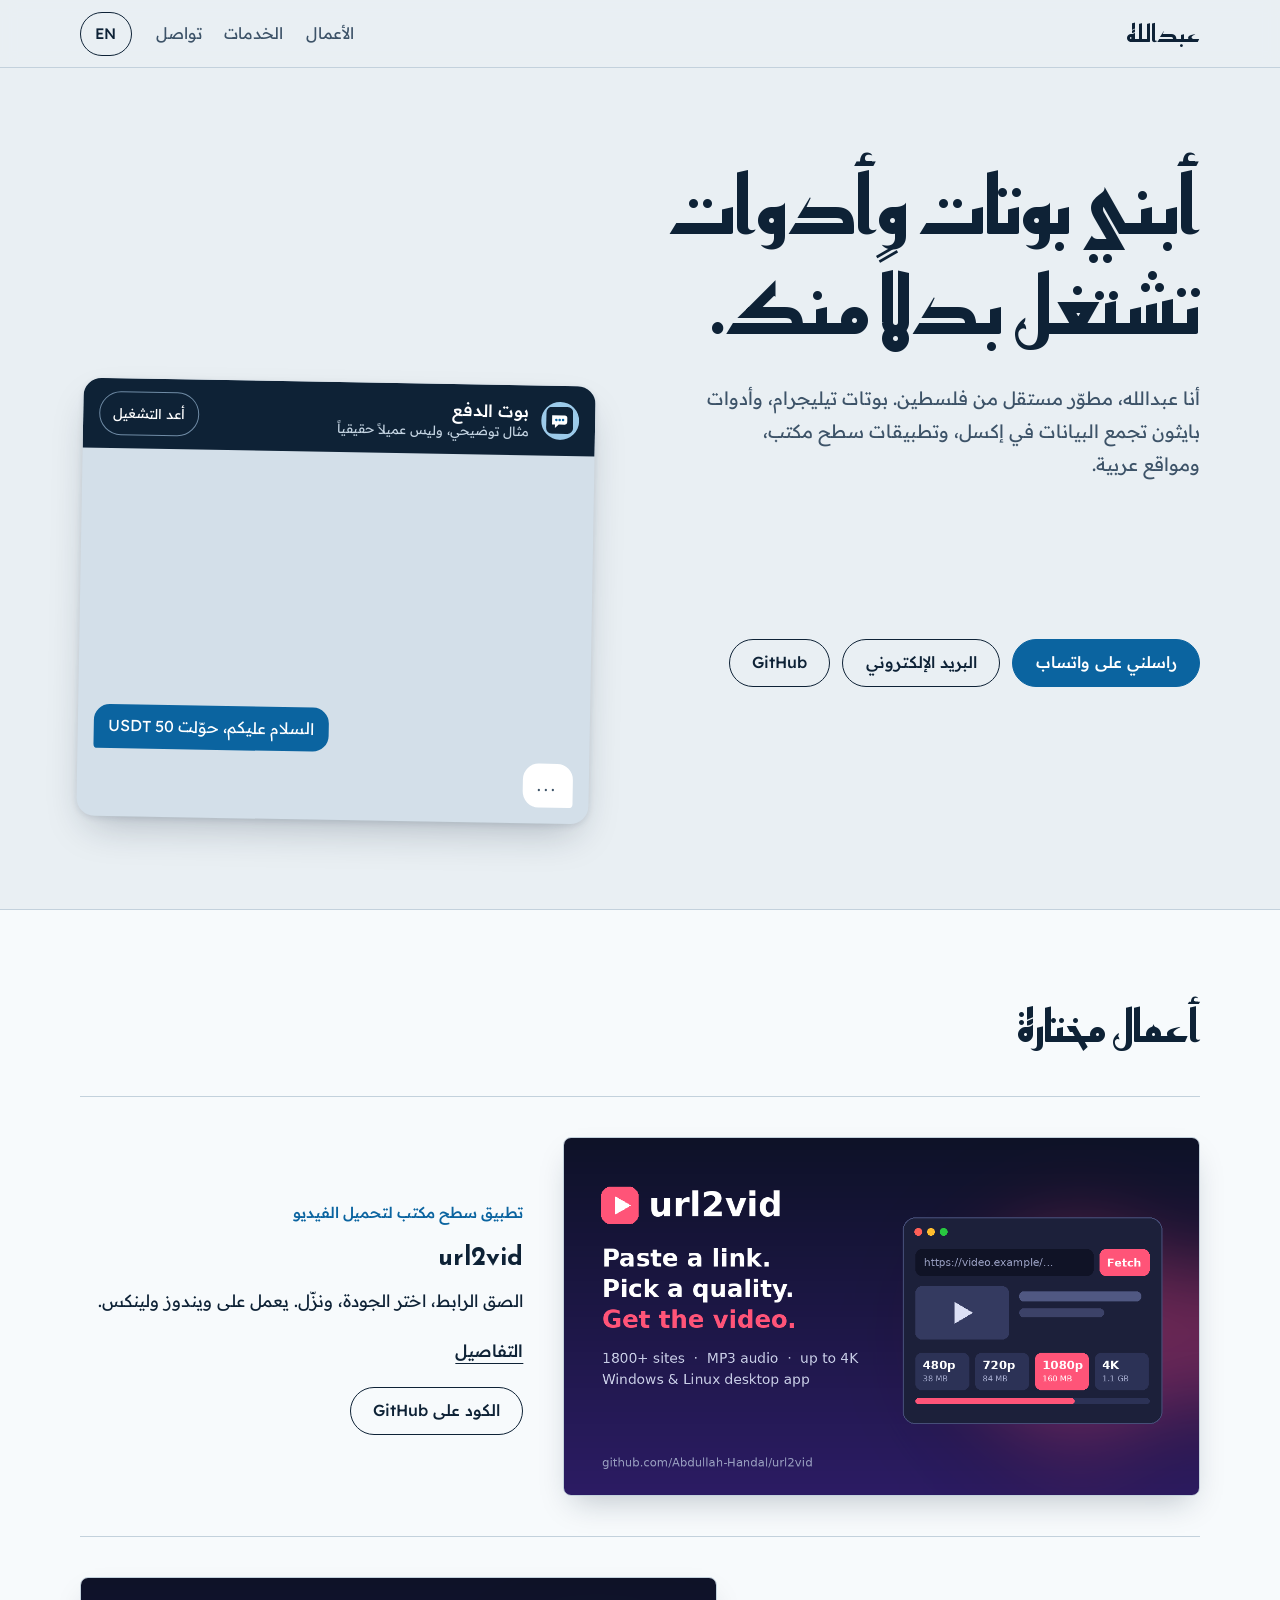
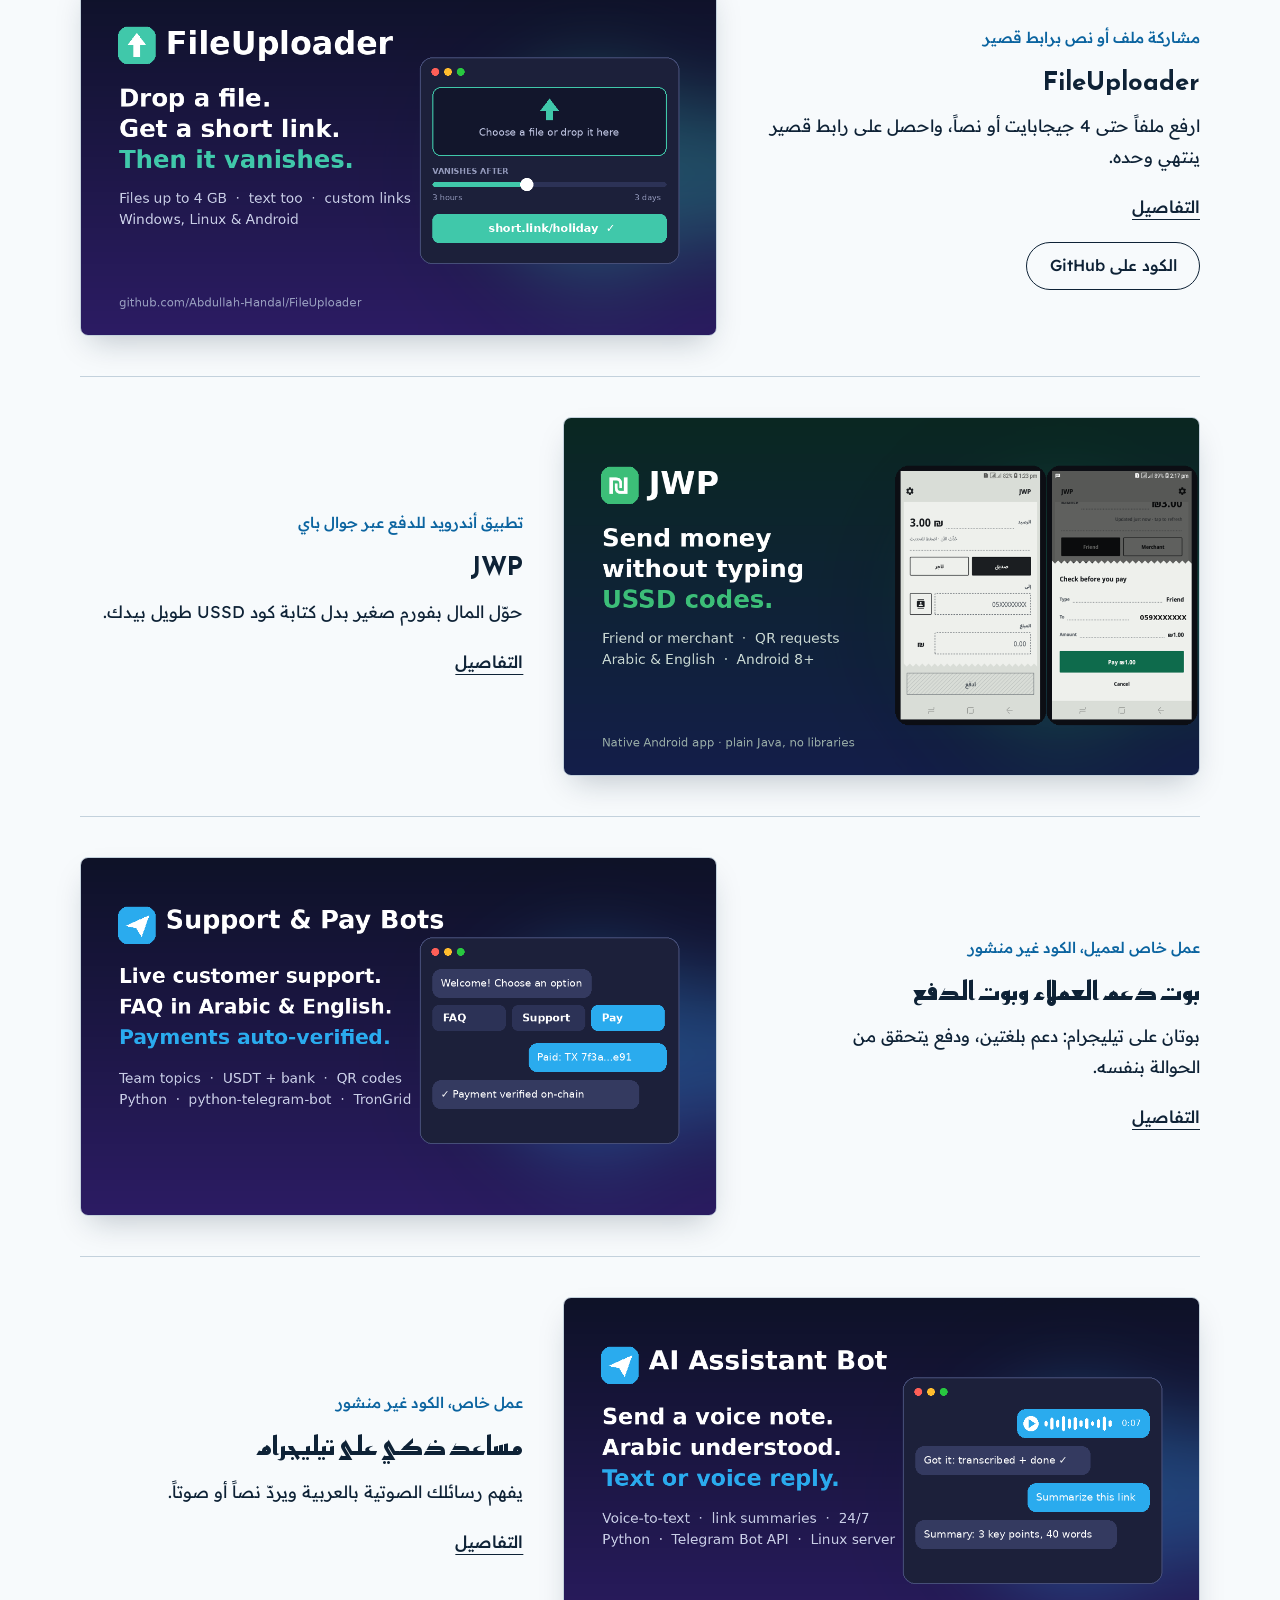
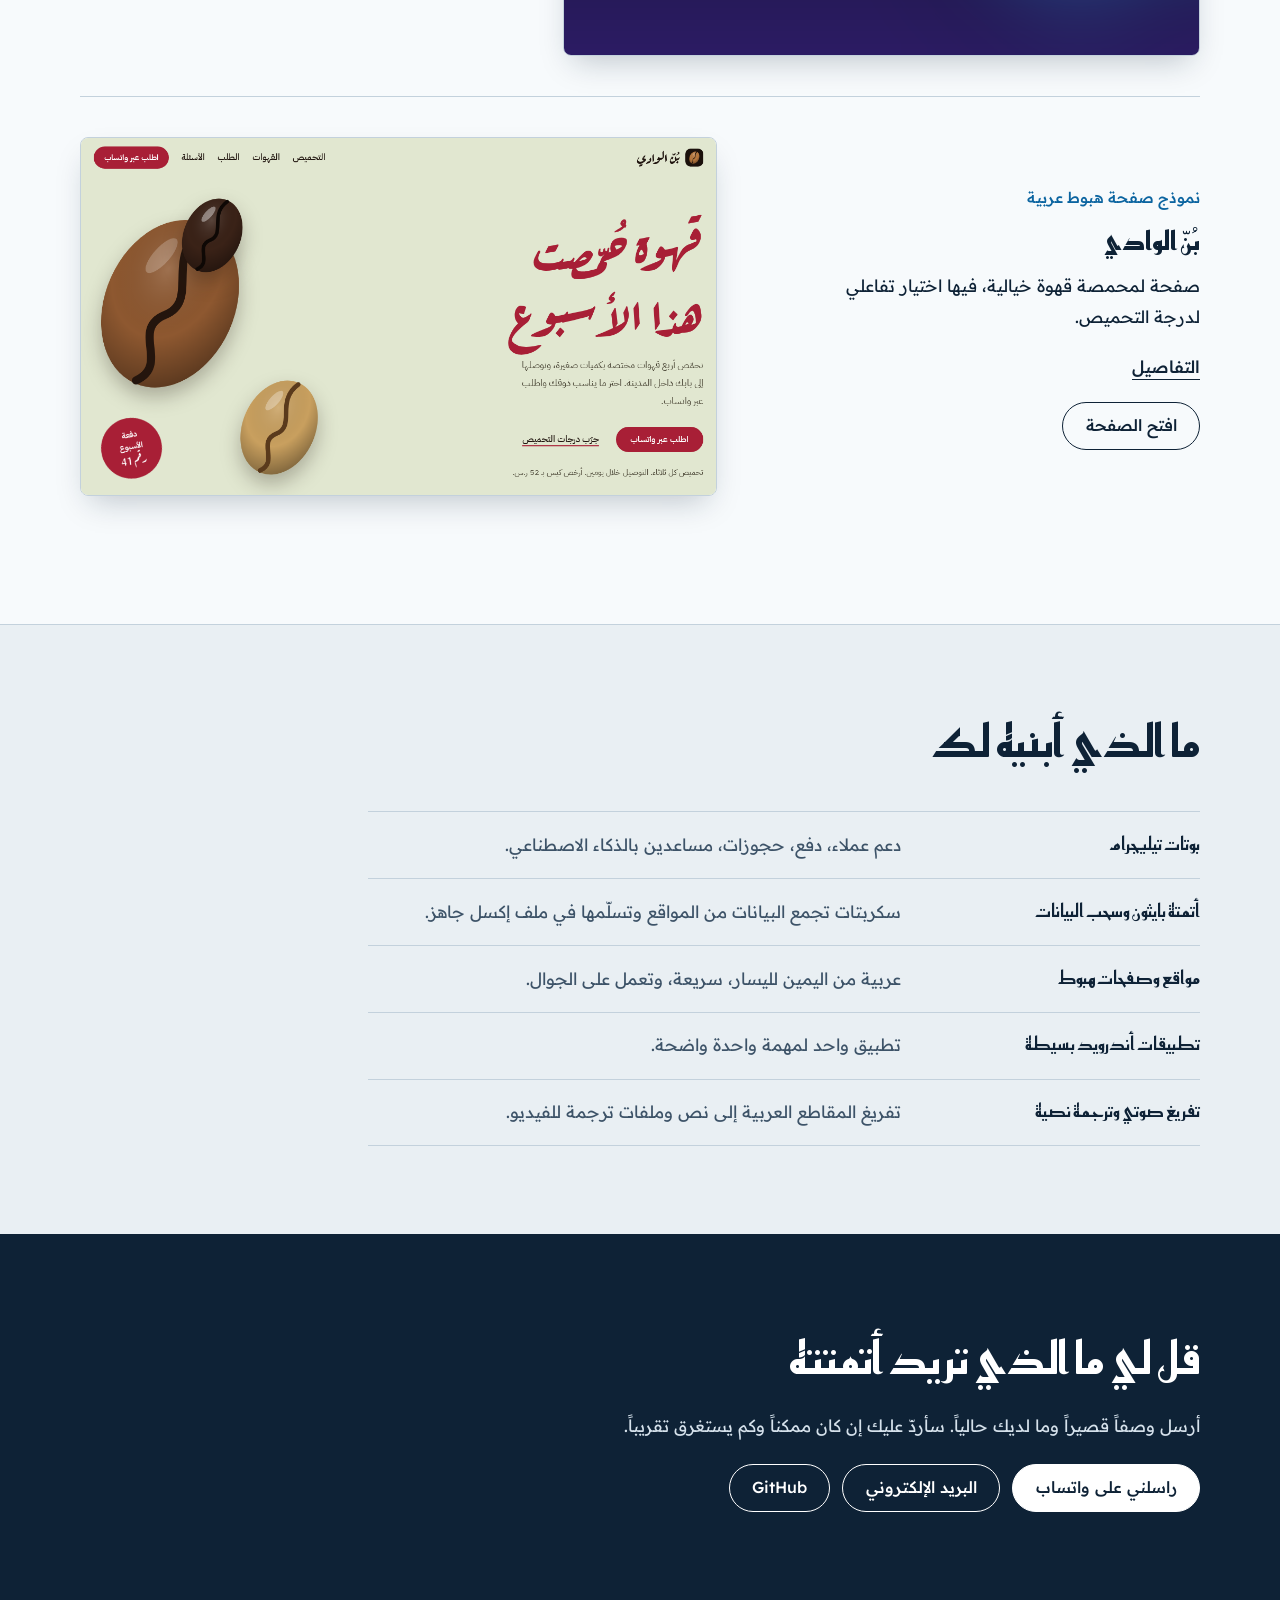
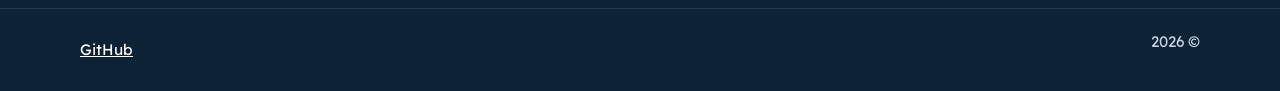
==== index.html @ 60e1a97e "Cache-bust app.js and style.css" ====
<!doctype html>
<html lang="ar" dir="rtl">
<head>
<meta charset="utf-8">
<meta name="viewport" content="width=device-width,initial-scale=1">
<title>عبدالله | مطوّر بوتات تيليجرام وأدوات بايثون</title>
<meta name="description" content="عبدالله، مطوّر مستقل من فلسطين: بوتات تيليجرام، أدوات بايثون وسحب بيانات إلى إكسل، ومواقع عربية.">
<meta property="og:type" content="website">
<meta property="og:title" content="عبدالله | مطوّر بوتات وأدوات">
<meta property="og:description" content="بوتات تيليجرام، أدوات بايثون، سحب بيانات، ومواقع عربية.">
<meta property="og:url" content="https://abdullah-handal.github.io/">
<meta property="og:image" content="https://abdullah-handal.github.io/og.png">
<meta property="og:image:width" content="1200"><meta property="og:image:height" content="630">
<meta name="twitter:card" content="summary_large_image">
<meta name="theme-color" content="#E9EFF3">
<link rel="icon" href="favicon.svg" type="image/svg+xml">
<link rel="preconnect" href="https://fonts.googleapis.com">
<link rel="preconnect" href="https://fonts.gstatic.com" crossorigin>
<link rel="stylesheet" href="https://fonts.googleapis.com/css2?family=Readex+Pro:wght@400;500;600&family=Reem+Kufi:wght@500;700&display=swap">
<link rel="stylesheet" href="style.css?v=2">
</head>
<body>
<a class="skip" href="#work" data-en="Skip to projects">تخطَّ إلى الأعمال</a>
<header class="top">
  <a class="brand" href="#top" aria-label="عبدالله" data-en-aria="Abdullah"><span data-en="Abdullah">عبدالله</span></a>
  <nav aria-label="القائمة" data-en-aria="Main">
    <a href="#work" data-en="Projects">الأعمال</a>
    <a href="#services" data-en="Services">الخدمات</a>
    <a href="#contact" data-en="Contact">تواصل</a>
  </nav>
  <button class="lang" id="lang" type="button" lang="en" aria-label="English">EN</button>
</header>

<main id="top">
<section class="hero">
  <h1 data-en="I build bots and tools that do the work for you.">أبني بوتات وأدوات تشتغل بدلاً منك.</h1>
  <p class="lead" data-en="I'm Abdullah, a freelance developer in Palestine. Telegram bots, Python tools that fetch data into Excel, desktop apps, and Arabic websites.">أنا عبدالله، مطوّر مستقل من فلسطين. بوتات تيليجرام، وأدوات بايثون تجمع البيانات في إكسل، وتطبيقات سطح مكتب، ومواقع عربية.</p>
  <div class="actions" data-contact="hero"></div>

  <figure class="chat" aria-label="مثال توضيحي لمحادثة مع بوت" data-en-aria="An illustrative conversation with a bot">
    <figcaption class="chat-head">
      <span class="avatar" aria-hidden="true"></span>
      <span><b data-en="Payments bot">بوت الدفع</b><small data-en="example conversation, not a real customer">مثال توضيحي، وليس عميلاً حقيقياً</small></span>
      <button type="button" id="replay" class="replay" data-en="Replay">أعد التشغيل</button>
    </figcaption>
    <ol class="thread" id="thread" aria-live="off"></ol>
  </figure>
</section>

<section id="work" class="work" aria-labelledby="w-h">
  <h2 id="w-h" data-en="Selected work">أعمال مختارة</h2>
  <div id="projects"></div>
</section>

<section id="services" class="services" aria-labelledby="s-h">
  <h2 id="s-h" data-en="What I can build for you">ما الذي أبنيه لك</h2>
  <ul id="service-list"></ul>
</section>

<section id="contact" class="contact" aria-labelledby="c-h">
  <h2 id="c-h" data-en="Tell me what you want to automate">قل لي ما الذي تريد أتمتته</h2>
  <p data-en="Send a short description and what you have now. I'll reply with whether it's doable and roughly how long it would take.">أرسل وصفاً قصيراً وما لديك حالياً. سأردّ عليك إن كان ممكناً وكم يستغرق تقريباً.</p>
  <div class="actions" data-contact="all"></div>
</section>
</main>

<footer class="foot">
  <span id="year"></span>
  <a href="https://github.com/Abdullah-Handal" rel="noopener">GitHub</a>
</footer>
<script src="app.js?v=2"></script>
</body>
</html>
---- style.css ----
:root{
  --mist:#E9EFF3; --paper:#F7FAFC; --ink:#0E2236; --soft:#3D5368; --line:#C3D1DC;
  --blue:#0B64A0; --wall:#D3DFE9; --sky:#9CCBEA;
  --display:"Reem Kufi","Readex Pro",sans-serif;
  --body:"Readex Pro","Noto Sans Arabic",system-ui,sans-serif;
  --pad:clamp(1.25rem,5vw,4rem);
  --gutter:max(var(--pad),calc((100% - 70rem)/2));
  --ease:cubic-bezier(.16,1,.3,1);
}
:root:lang(en){--display:"Readex Pro",system-ui,sans-serif}
*{box-sizing:border-box;margin:0}
html{scroll-behavior:smooth;scroll-padding-top:4.5rem;scrollbar-color:var(--blue) var(--mist)}
body{background:var(--mist);color:var(--ink);font:400 1.0625rem/1.8 var(--body);-webkit-text-size-adjust:100%;overflow-x:hidden}
::selection{background:var(--blue);color:#fff}
:focus-visible{outline:3px solid var(--blue);outline-offset:3px;border-radius:4px}
.contact :focus-visible,.foot :focus-visible{outline-color:var(--sky)}
img{display:block;max-width:100%;height:auto}
h1,h2,h3{font-family:var(--display);font-weight:700;text-wrap:balance}
:lang(en) h1,:lang(en) h2,:lang(en) h3{font-weight:600;letter-spacing:-.02em}
h1{font-size:clamp(2.3rem,7.2vw,5rem);line-height:1.25;max-width:16ch}
:lang(en) h1{max-width:15ch;line-height:1.08}
h2{font-size:clamp(1.8rem,4vw,2.8rem);line-height:1.3}
h3{font-size:1.6rem;line-height:1.35}
p{max-width:62ch;text-wrap:pretty}
.skip:not(:focus){position:absolute;width:1px;height:1px;overflow:hidden;clip-path:inset(50%);white-space:nowrap}
.skip{position:fixed;top:.5rem;inset-inline-start:.5rem;z-index:9;background:var(--ink);color:#fff;padding:.5rem 1rem}

.top{position:sticky;top:0;z-index:5;display:flex;align-items:center;gap:1.5rem;padding:.7rem var(--gutter);background:color-mix(in srgb,var(--mist) 92%,transparent);backdrop-filter:blur(8px);border-block-end:1px solid var(--line)}
.brand{font:700 1.5rem/1 var(--display);color:var(--ink);text-decoration:none;margin-inline-end:auto}
.top nav{display:flex;gap:1.4rem}
.top nav a{color:var(--soft);text-decoration:none;padding:.5rem 0;font-size:1rem}
.top nav a:hover{color:var(--blue);text-decoration:underline;text-underline-offset:.35em}
.lang{font:500 .95rem/1 var(--body);min-width:48px;min-height:44px;padding:0 .9rem;border:1.5px solid var(--ink);border-radius:999px;background:none;color:var(--ink);cursor:pointer}
.lang:hover{background:var(--ink);color:#fff}

.btn{display:inline-flex;align-items:center;justify-content:center;min-height:48px;padding:.5rem 1.4rem;border-radius:999px;border:1.5px solid currentColor;font:500 1rem/1.2 var(--body);color:var(--ink);text-decoration:none;transition:background .25s var(--ease),color .25s var(--ease)}
.btn:hover{background:var(--ink);color:#fff;border-color:var(--ink)}
.btn-main{background:var(--blue);border-color:var(--blue);color:#fff}
.btn-main:hover{background:var(--ink);border-color:var(--ink)}
.actions{display:flex;flex-wrap:wrap;gap:.75rem}

.hero{padding:clamp(2.5rem,7vw,5.5rem) var(--gutter) clamp(3rem,7vw,6rem);display:grid;gap:1.6rem;justify-items:start}
.lead{font-size:1.15rem;color:var(--soft);max-width:48ch}

.chat{width:min(100%,32rem);margin-block-start:1.5rem;border-radius:18px;overflow:hidden;background:var(--wall);box-shadow:0 18px 40px -12px rgba(14,34,54,.28),0 2px 6px rgba(14,34,54,.1);transform:rotate(-1deg)}
:dir(rtl).chat,[dir=rtl] .chat{transform:rotate(1deg)}
.chat-head{display:flex;align-items:center;gap:.75rem;padding:.8rem 1rem;background:var(--ink);color:#fff}
.chat-head b{display:block;font-weight:500;line-height:1.3}
.chat-head small{display:block;font-size:.8rem;color:#C4D4E2;line-height:1.3}
.avatar{width:2.4rem;height:2.4rem;border-radius:50%;background:var(--sky) url("favicon.svg") center/70% no-repeat;flex:none}
.replay{margin-inline-start:auto;min-height:44px;padding:0 .8rem;background:none;border:1px solid #6F8BA5;border-radius:999px;color:#fff;font:400 .85rem var(--body);cursor:pointer}
.replay:hover{background:#fff;color:var(--ink)}
.thread{list-style:none;padding:1rem;height:23rem;overflow:hidden;display:flex;flex-direction:column;justify-content:flex-end;gap:.55rem}
.msg{max-width:84%;padding:.55rem .9rem;border-radius:16px;font-size:1rem;line-height:1.6;animation:pop .45s var(--ease)}
.msg p{max-width:none}
.msg.me{align-self:flex-end;background:var(--blue);color:#fff;border-end-end-radius:4px}
.msg.bot{align-self:flex-start;background:#fff;border-end-start-radius:4px}
.msg.typing{color:var(--soft);letter-spacing:.2em}
@keyframes pop{from{opacity:0;transform:translateY(8px) scale(.97)}}

.work,.services{padding:clamp(3rem,7vw,5.5rem) var(--gutter)}
.work{background:var(--paper);border-block:1px solid var(--line)}
.work h2,.services h2{margin-block-end:2.5rem}
.proj{display:grid;grid-template-columns:repeat(12,1fr);gap:1.5rem 2.5rem;align-items:center;padding-block:2.5rem;border-block-start:1px solid var(--line)}
.proj-img{grid-column:1 / span 7}
.proj-body{grid-column:8 / span 5;display:grid;gap:.8rem;justify-items:start}
.proj:nth-child(even) .proj-img{grid-column:6 / span 7;grid-row:1}
.proj:nth-child(even) .proj-body{grid-column:1 / span 5;grid-row:1}
.proj-img img{border-radius:8px;border:1px solid var(--line);box-shadow:0 14px 30px -10px rgba(14,34,54,.25)}
.kind{color:var(--blue);font-weight:500;font-size:.95rem}
details{width:100%}
summary{cursor:pointer;min-height:44px;display:flex;align-items:center;color:var(--ink);font-weight:500;text-decoration:underline;text-underline-offset:.35em}
summary:hover{color:var(--blue)}
dl{display:grid;gap:.2rem;padding-block:.5rem 1rem}
dt{font-weight:600;margin-block-start:.7rem}
dd{color:var(--soft);max-width:55ch}

.services ul{list-style:none;padding:0;max-width:52rem}
.services li{display:grid;grid-template-columns:minmax(11rem,1fr) 2fr;gap:.3rem 2rem;padding-block:1.1rem;border-block-start:1px solid var(--line)}
.services li:last-child{border-block-end:1px solid var(--line)}
.services b{font:600 1.15rem/1.5 var(--display)}
.services span{color:var(--soft)}

.contact{background:var(--ink);color:#fff;padding:clamp(3rem,8vw,6rem) var(--gutter);display:grid;gap:1.4rem;justify-items:start}
.contact p{color:#D5E1EB}
.contact .btn{color:#fff}
.contact .btn:hover{background:#fff;color:var(--ink);border-color:#fff}
.contact .btn-main{background:#fff;color:var(--ink);border-color:#fff}
.contact .btn-main:hover{background:var(--sky);border-color:var(--sky)}

.foot{display:flex;justify-content:space-between;gap:1rem;padding:1.2rem var(--gutter);background:var(--ink);color:#C4D4E2;border-block-start:1px solid #243B52;font-size:.95rem}
.foot a{color:#fff;padding:.5rem 0}

@media (max-width:52rem){
  .proj{grid-template-columns:1fr}
  .proj-img,.proj-body,.proj:nth-child(even) .proj-img,.proj:nth-child(even) .proj-body{grid-column:1;grid-row:auto}
  .services li{grid-template-columns:1fr}
  .top{gap:.8rem}.top nav{gap:.9rem}
}
@media (max-width:26rem){.top nav a{font-size:.9rem}.brand{font-size:1.3rem}.thread{height:25rem}}
@media (prefers-reduced-motion:reduce){*{animation:none!important;transition:none!important;scroll-behavior:auto!important}.chat{transform:none}}
@media (min-width:60rem){
  .hero{grid-template-columns:minmax(0,1fr) 32rem;column-gap:4rem;align-items:start}
  .hero h1{grid-column:1 / -1}
  .hero .lead,.hero .actions{grid-column:1}
  .hero .chat{grid-column:2;grid-row:2 / span 2;margin-block-start:0}
}
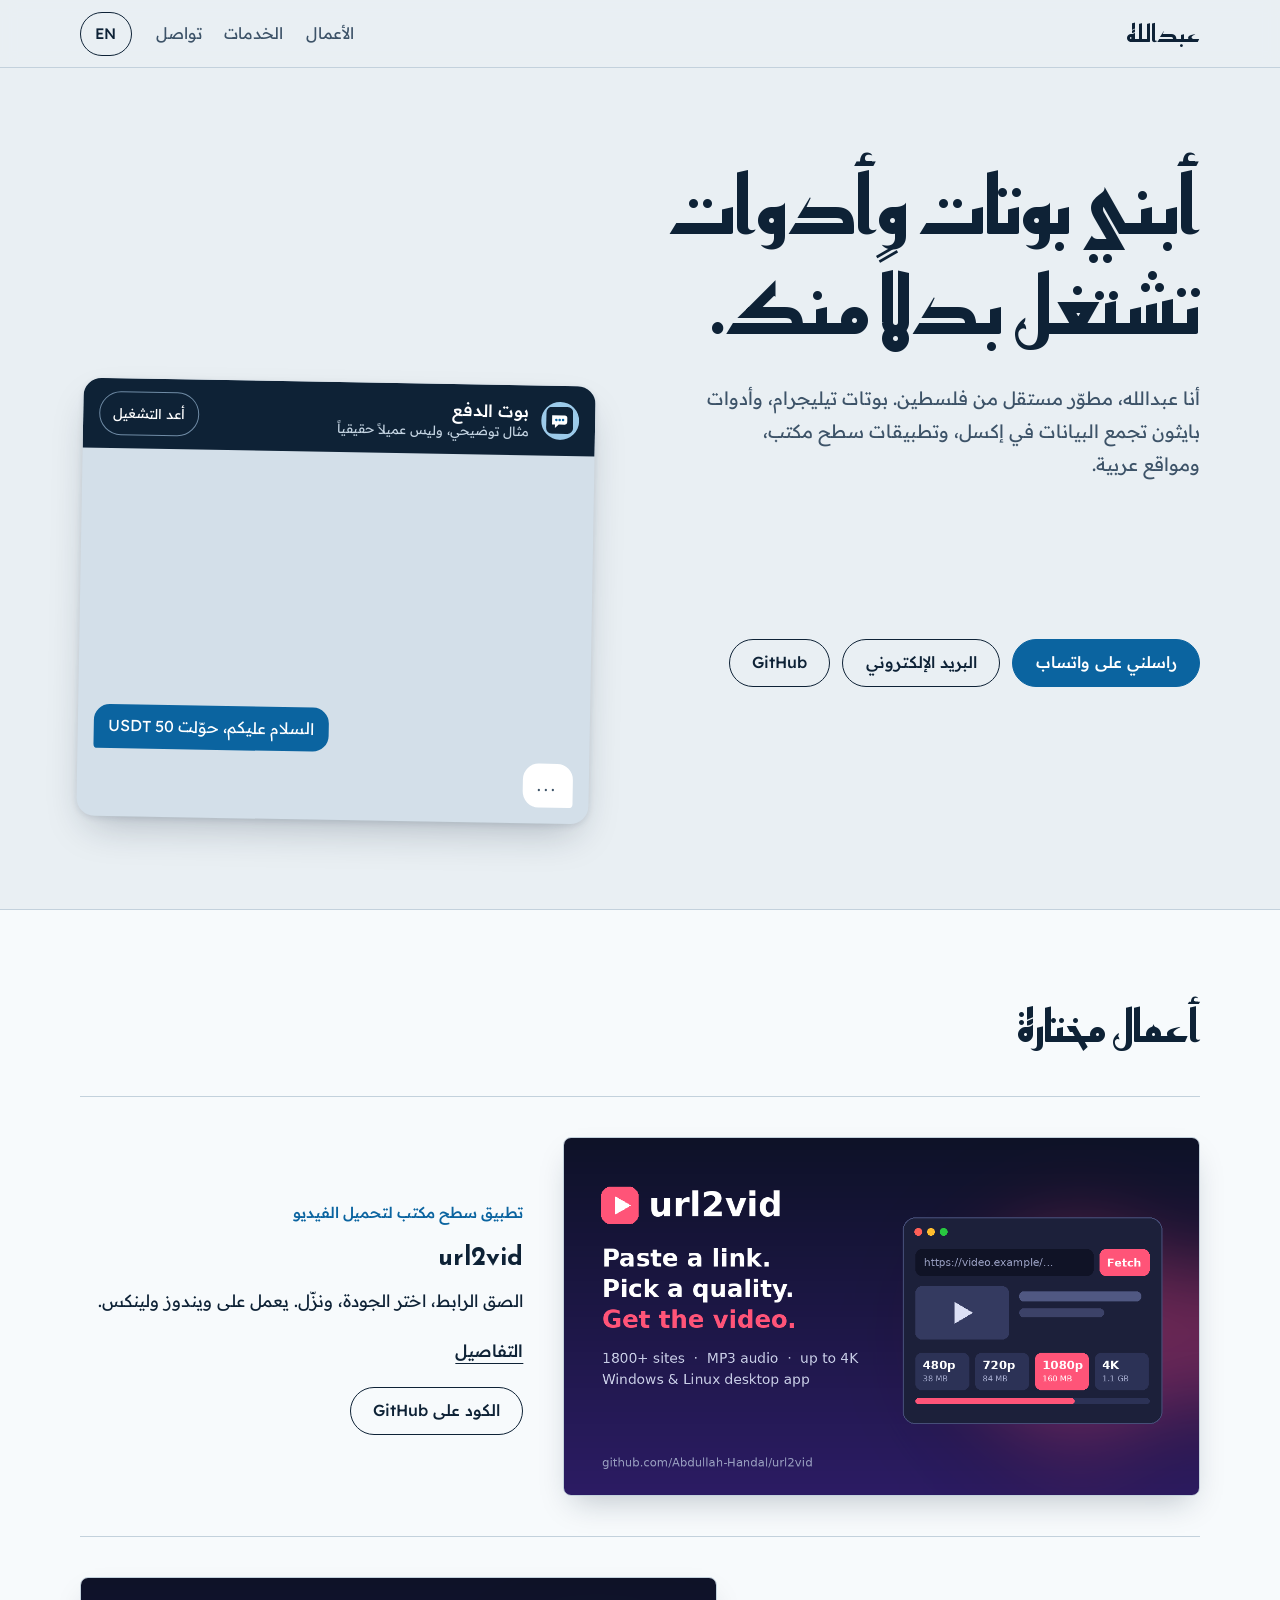
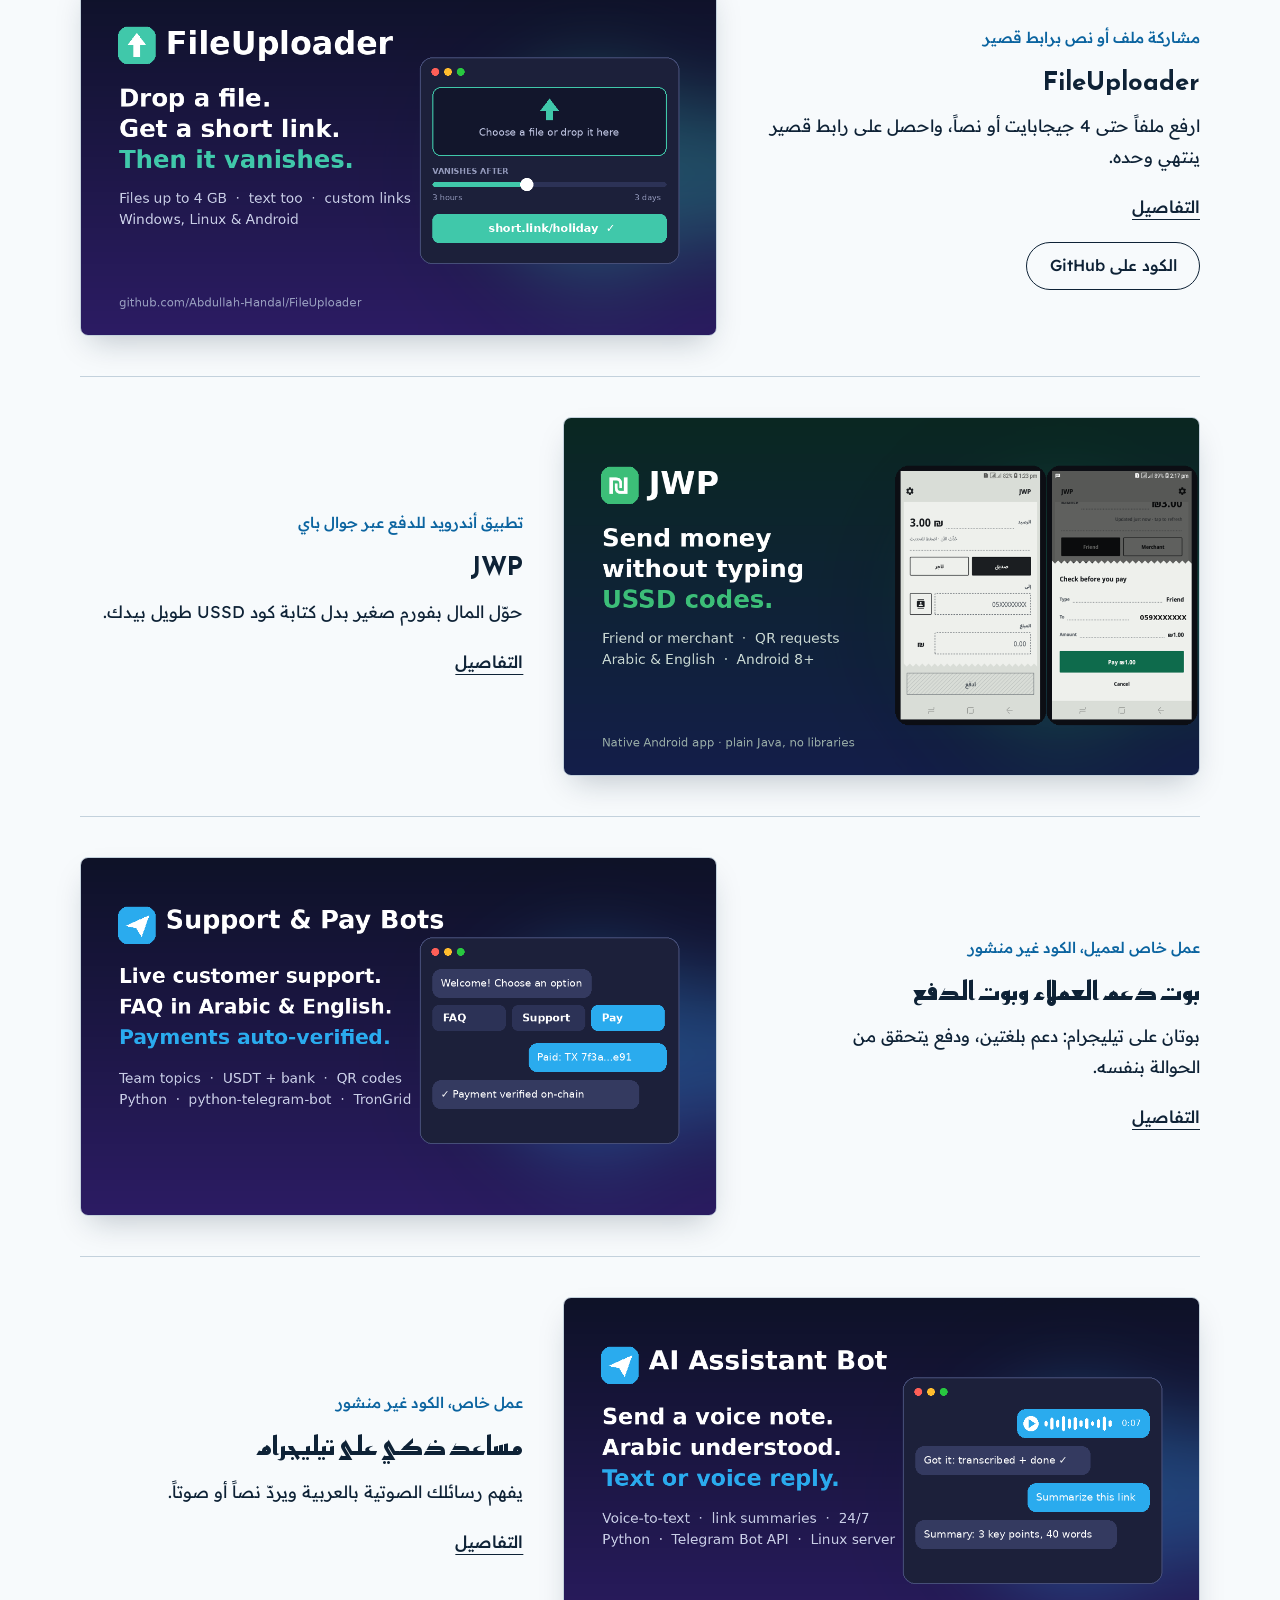
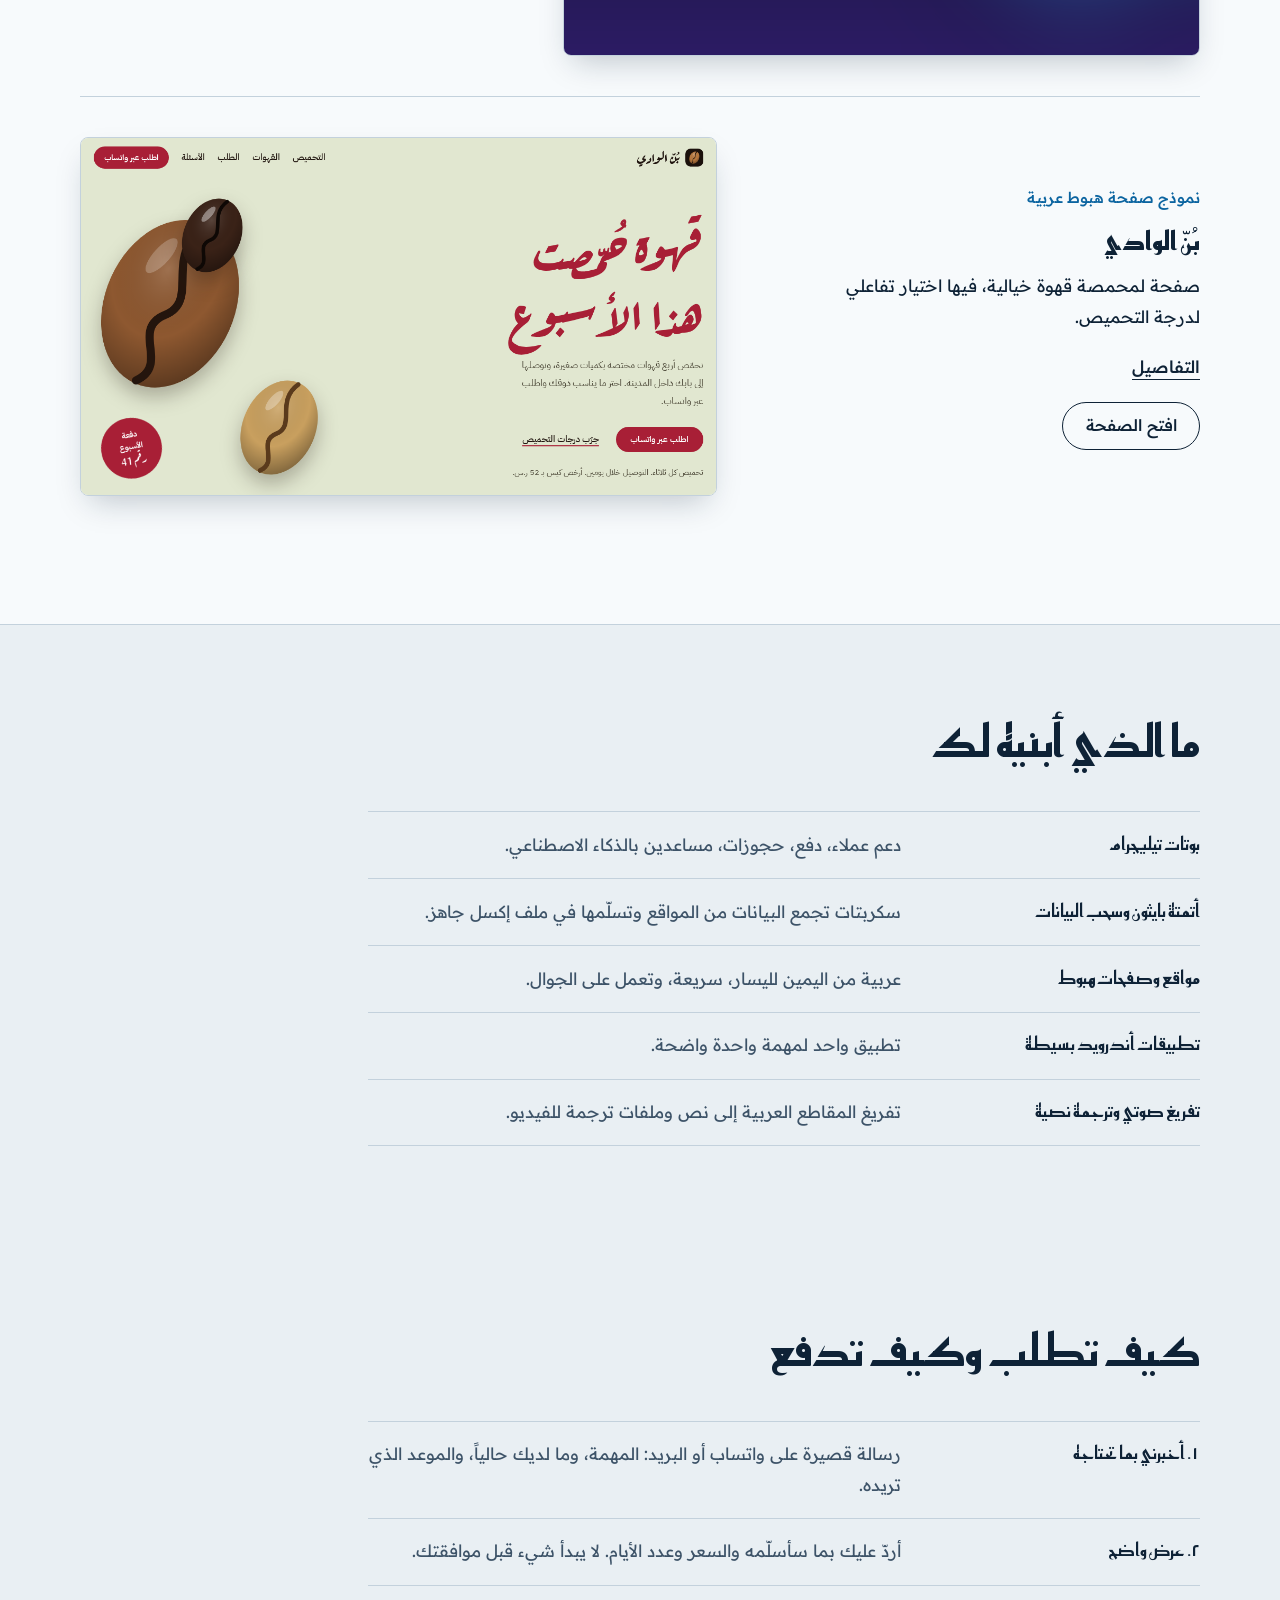
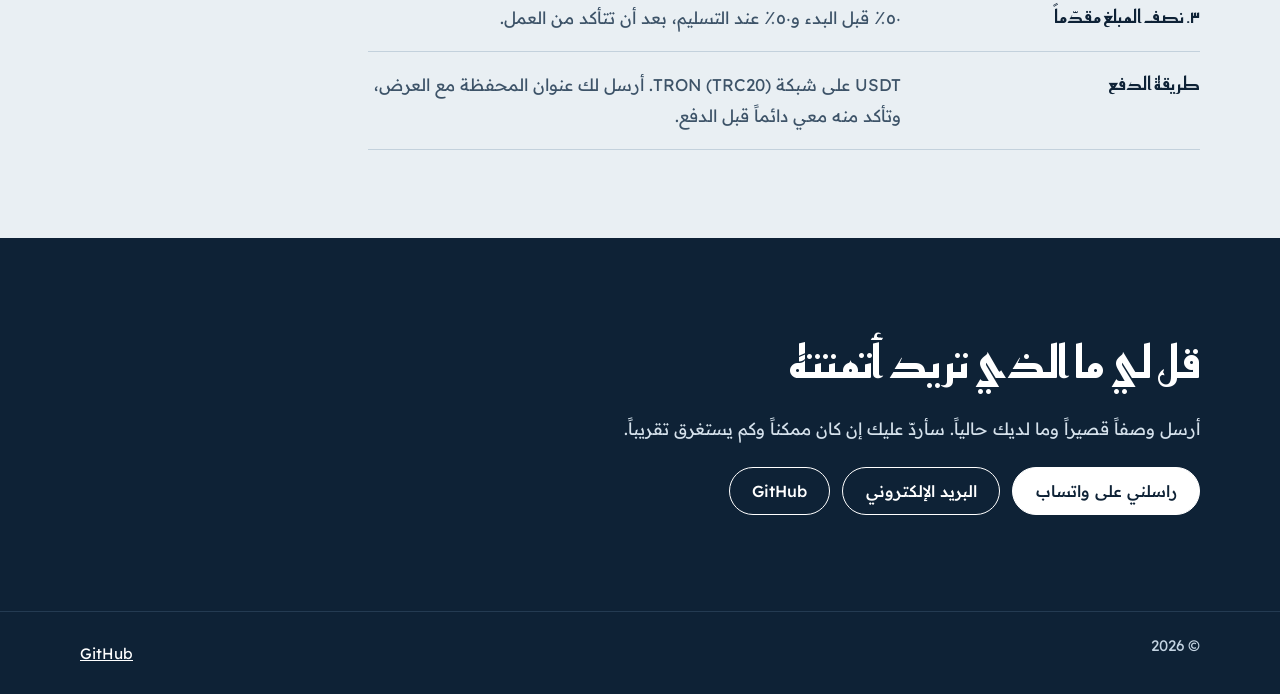
==== commit d66968a2: "Add how-to-order and USDT payment section" ====
--- a/index.html
+++ b/index.html
@@ -17,7 +17,7 @@
 <link rel="preconnect" href="https://fonts.googleapis.com">
 <link rel="preconnect" href="https://fonts.gstatic.com" crossorigin>
 <link rel="stylesheet" href="https://fonts.googleapis.com/css2?family=Readex+Pro:wght@400;500;600&family=Reem+Kufi:wght@500;700&display=swap">
-<link rel="stylesheet" href="style.css?v=2">
+<link rel="stylesheet" href="style.css?v=3">
 </head>
 <body>
 <a class="skip" href="#work" data-en="Skip to projects">تخطَّ إلى الأعمال</a>
@@ -57,6 +57,16 @@
   <ul id="service-list"></ul>
 </section>
 
+<section id="order" class="services" aria-labelledby="o-h">
+  <h2 id="o-h" data-en="How ordering and payment work">كيف تطلب وكيف تدفع</h2>
+  <ul>
+    <li><b data-en="1. Tell me what you need">١. أخبرني بما تحتاجه</b><span data-en="A short message on WhatsApp or email: the task, what you have now, and your deadline.">رسالة قصيرة على واتساب أو البريد: المهمة، وما لديك حالياً، والموعد الذي تريده.</span></li>
+    <li><b data-en="2. A clear offer">٢. عرض واضح</b><span data-en="I reply with what I will deliver, the price and the days. Nothing starts until you agree.">أردّ عليك بما سأسلّمه والسعر وعدد الأيام. لا يبدأ شيء قبل موافقتك.</span></li>
+    <li><b data-en="3. Half up front">٣. نصف المبلغ مقدّماً</b><span data-en="50% before I start and 50% on delivery, after you have checked the work.">٥٠٪ قبل البدء و٥٠٪ عند التسليم، بعد أن تتأكد من العمل.</span></li>
+    <li><b data-en="Payment method">طريقة الدفع</b><span data-en="USDT on the TRON network (TRC20). I send you the wallet address with the offer; always confirm it with me before you pay.">USDT على شبكة TRON (TRC20). أرسل لك عنوان المحفظة مع العرض، وتأكد منه معي دائماً قبل الدفع.</span></li>
+  </ul>
+</section>
+
 <section id="contact" class="contact" aria-labelledby="c-h">
   <h2 id="c-h" data-en="Tell me what you want to automate">قل لي ما الذي تريد أتمتته</h2>
   <p data-en="Send a short description and what you have now. I'll reply with whether it's doable and roughly how long it would take.">أرسل وصفاً قصيراً وما لديك حالياً. سأردّ عليك إن كان ممكناً وكم يستغرق تقريباً.</p>
@@ -68,6 +78,6 @@
   <span id="year"></span>
   <a href="https://github.com/Abdullah-Handal" rel="noopener">GitHub</a>
 </footer>
-<script src="app.js?v=2"></script>
+<script src="app.js?v=3"></script>
 </body>
 </html>
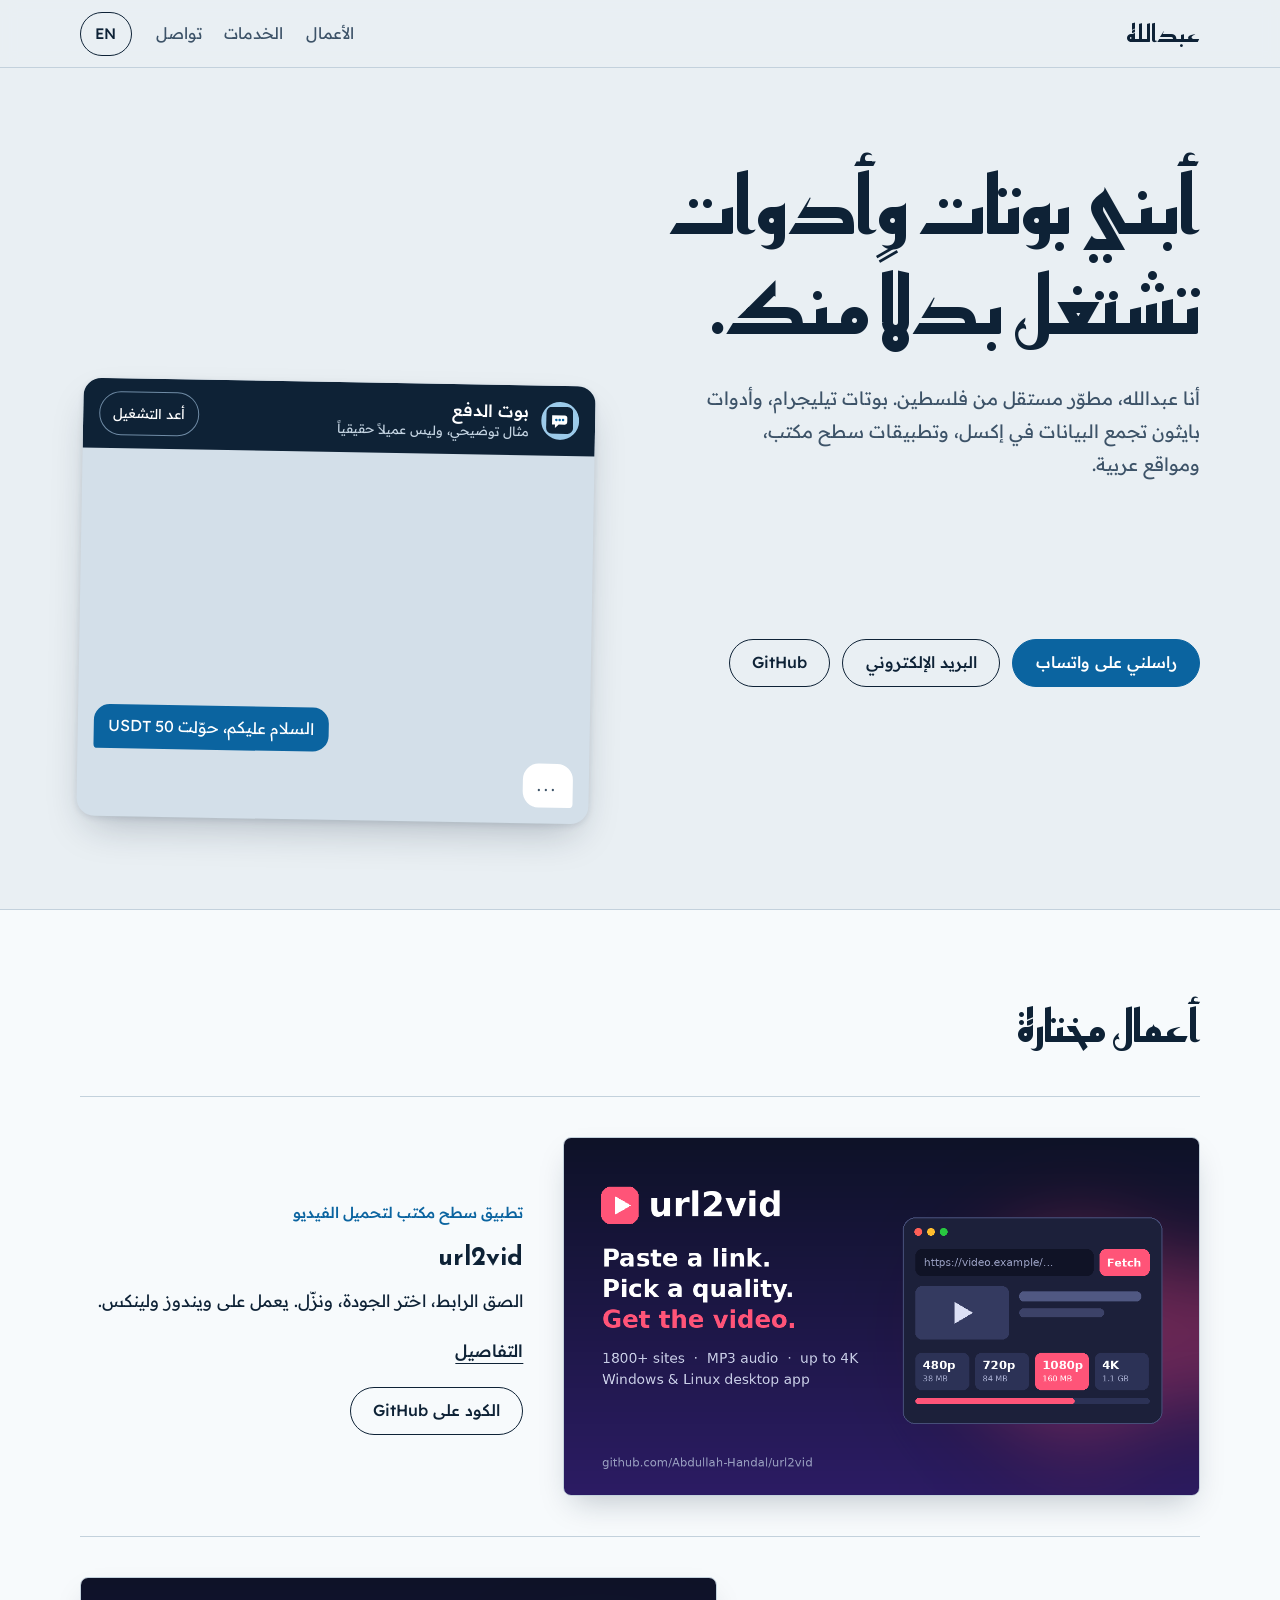
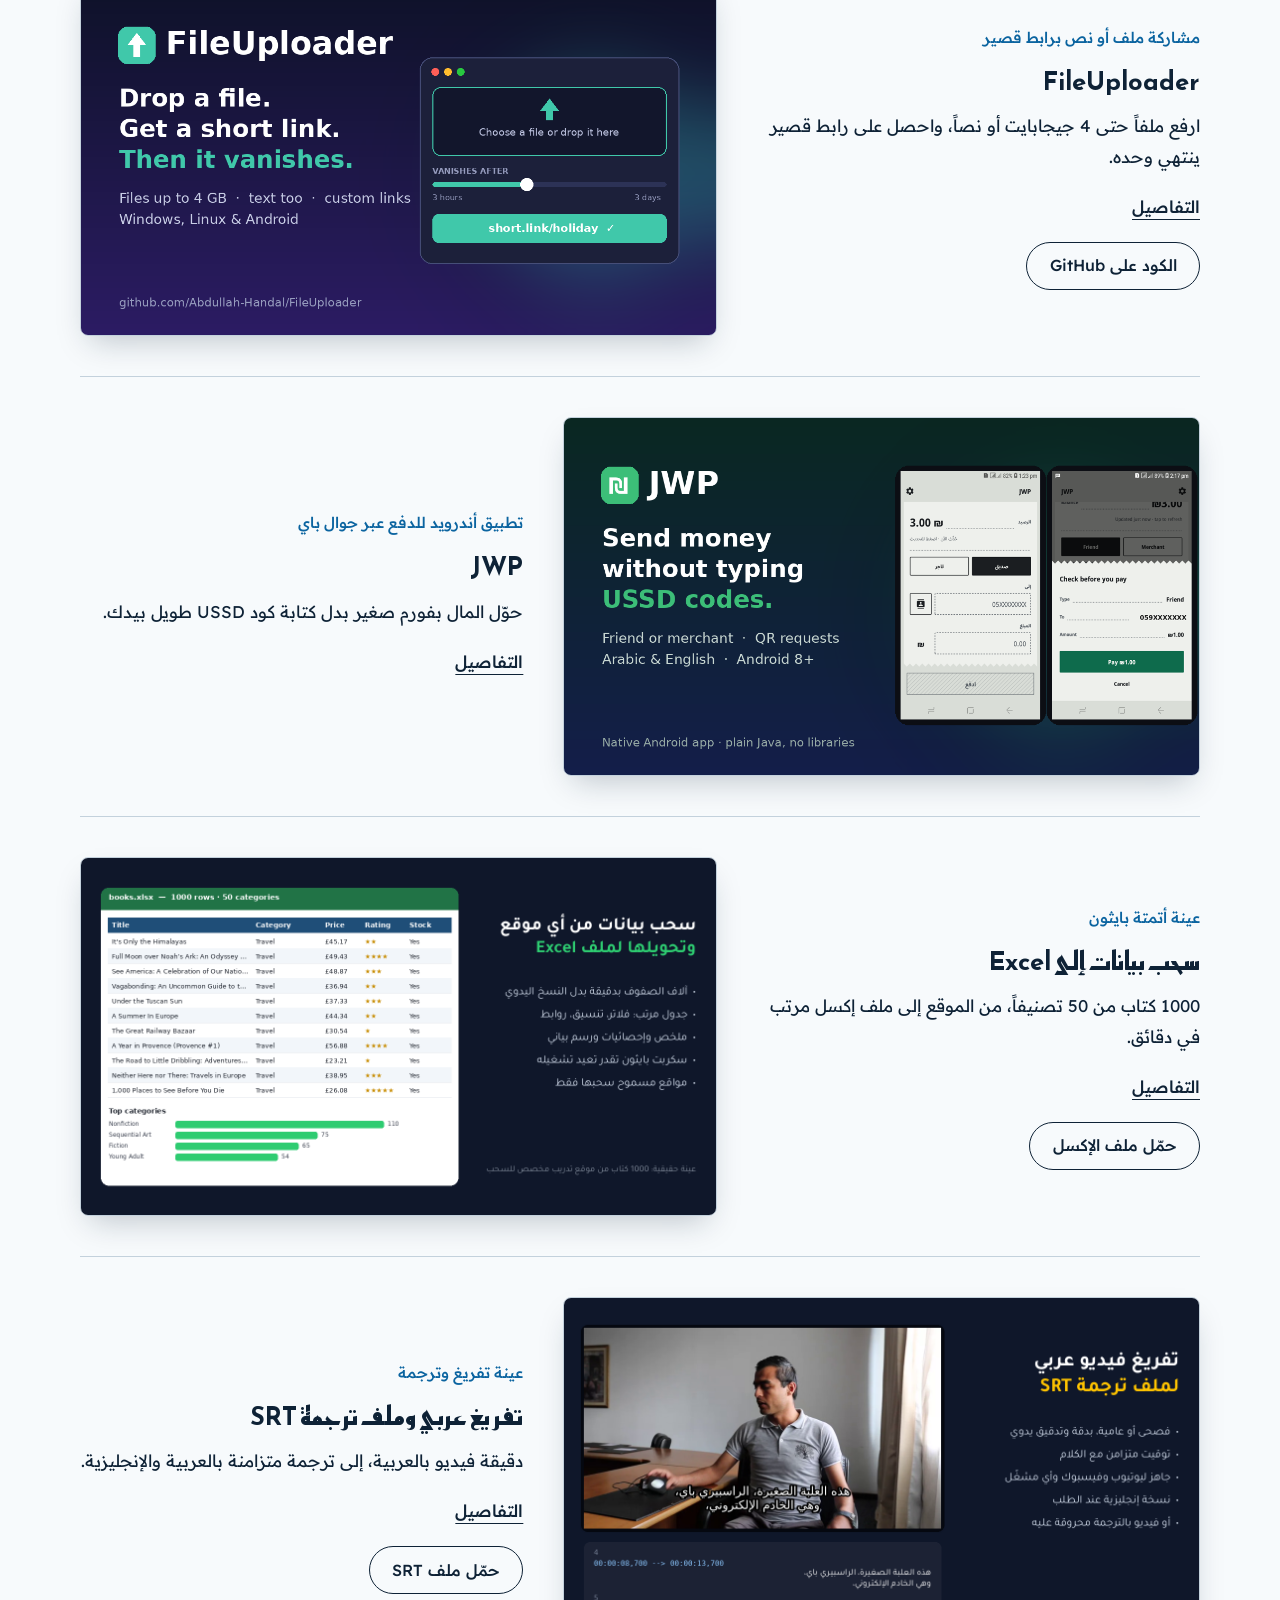
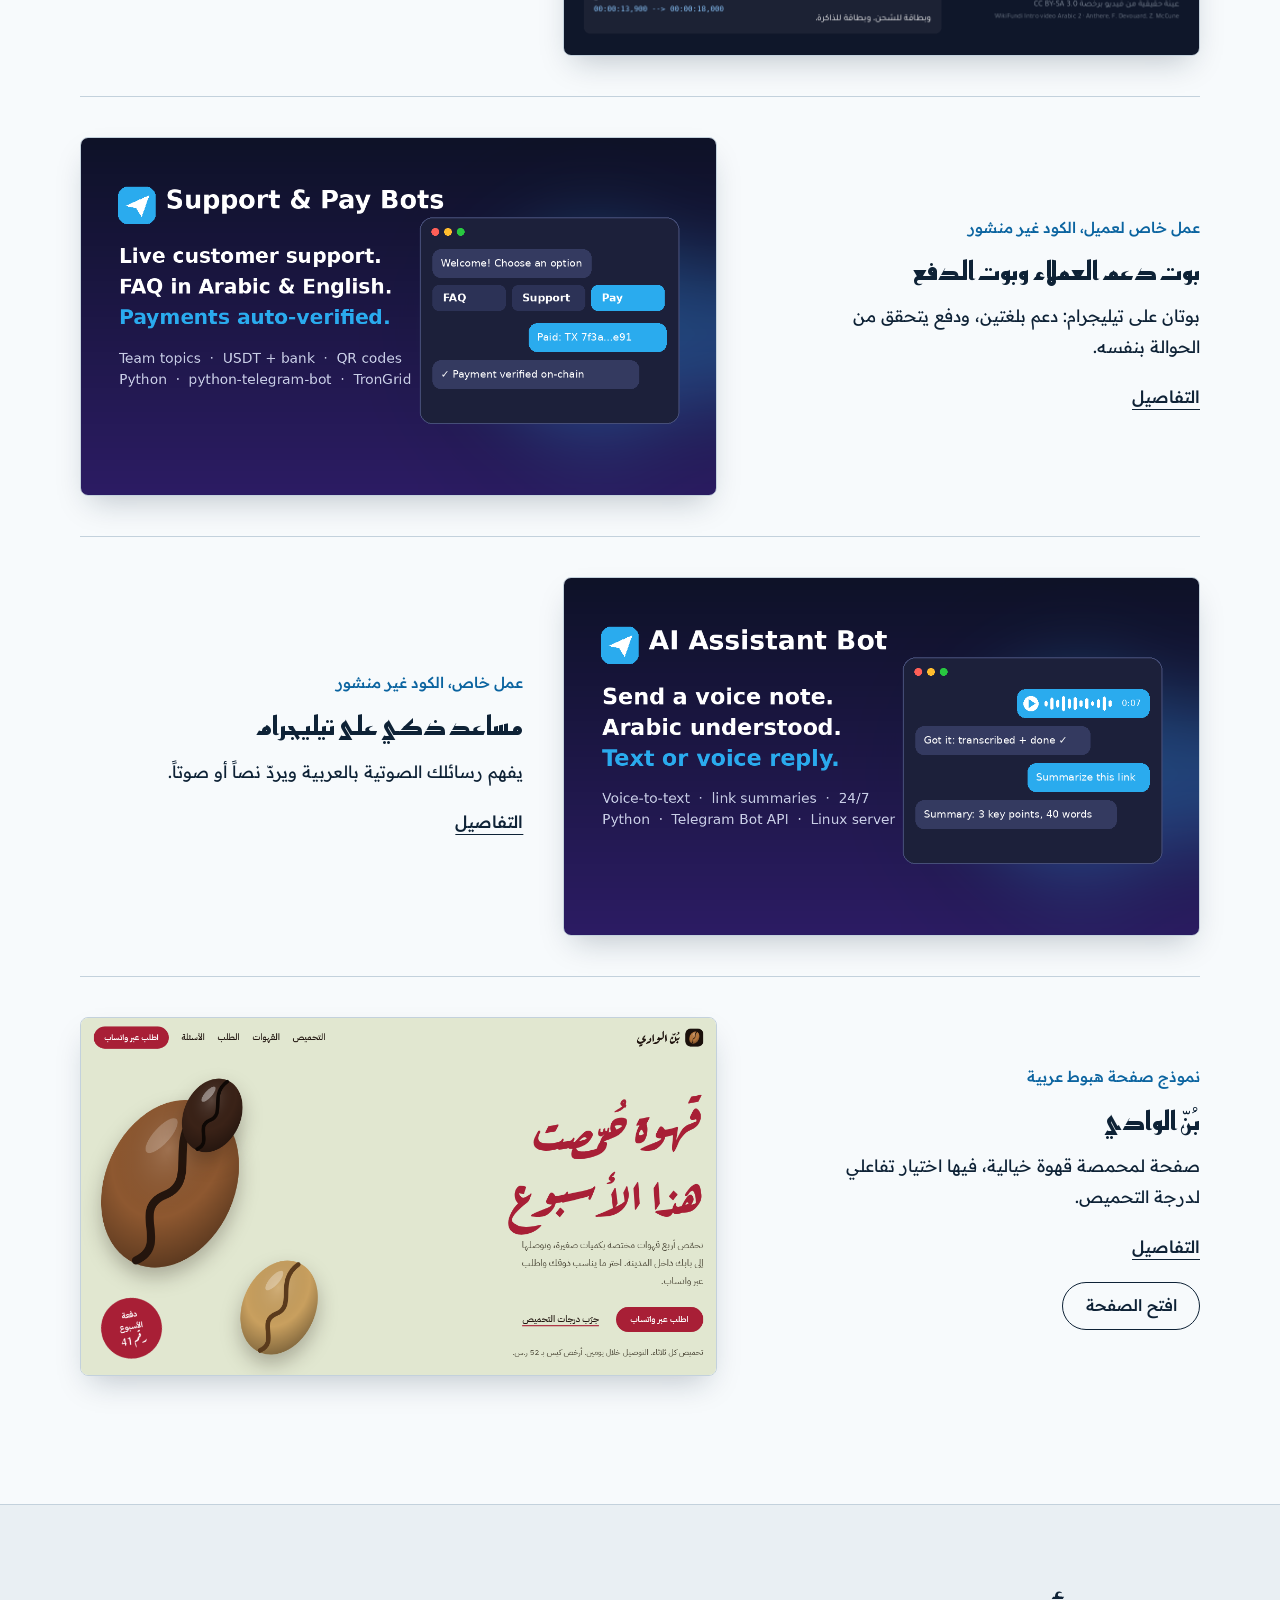
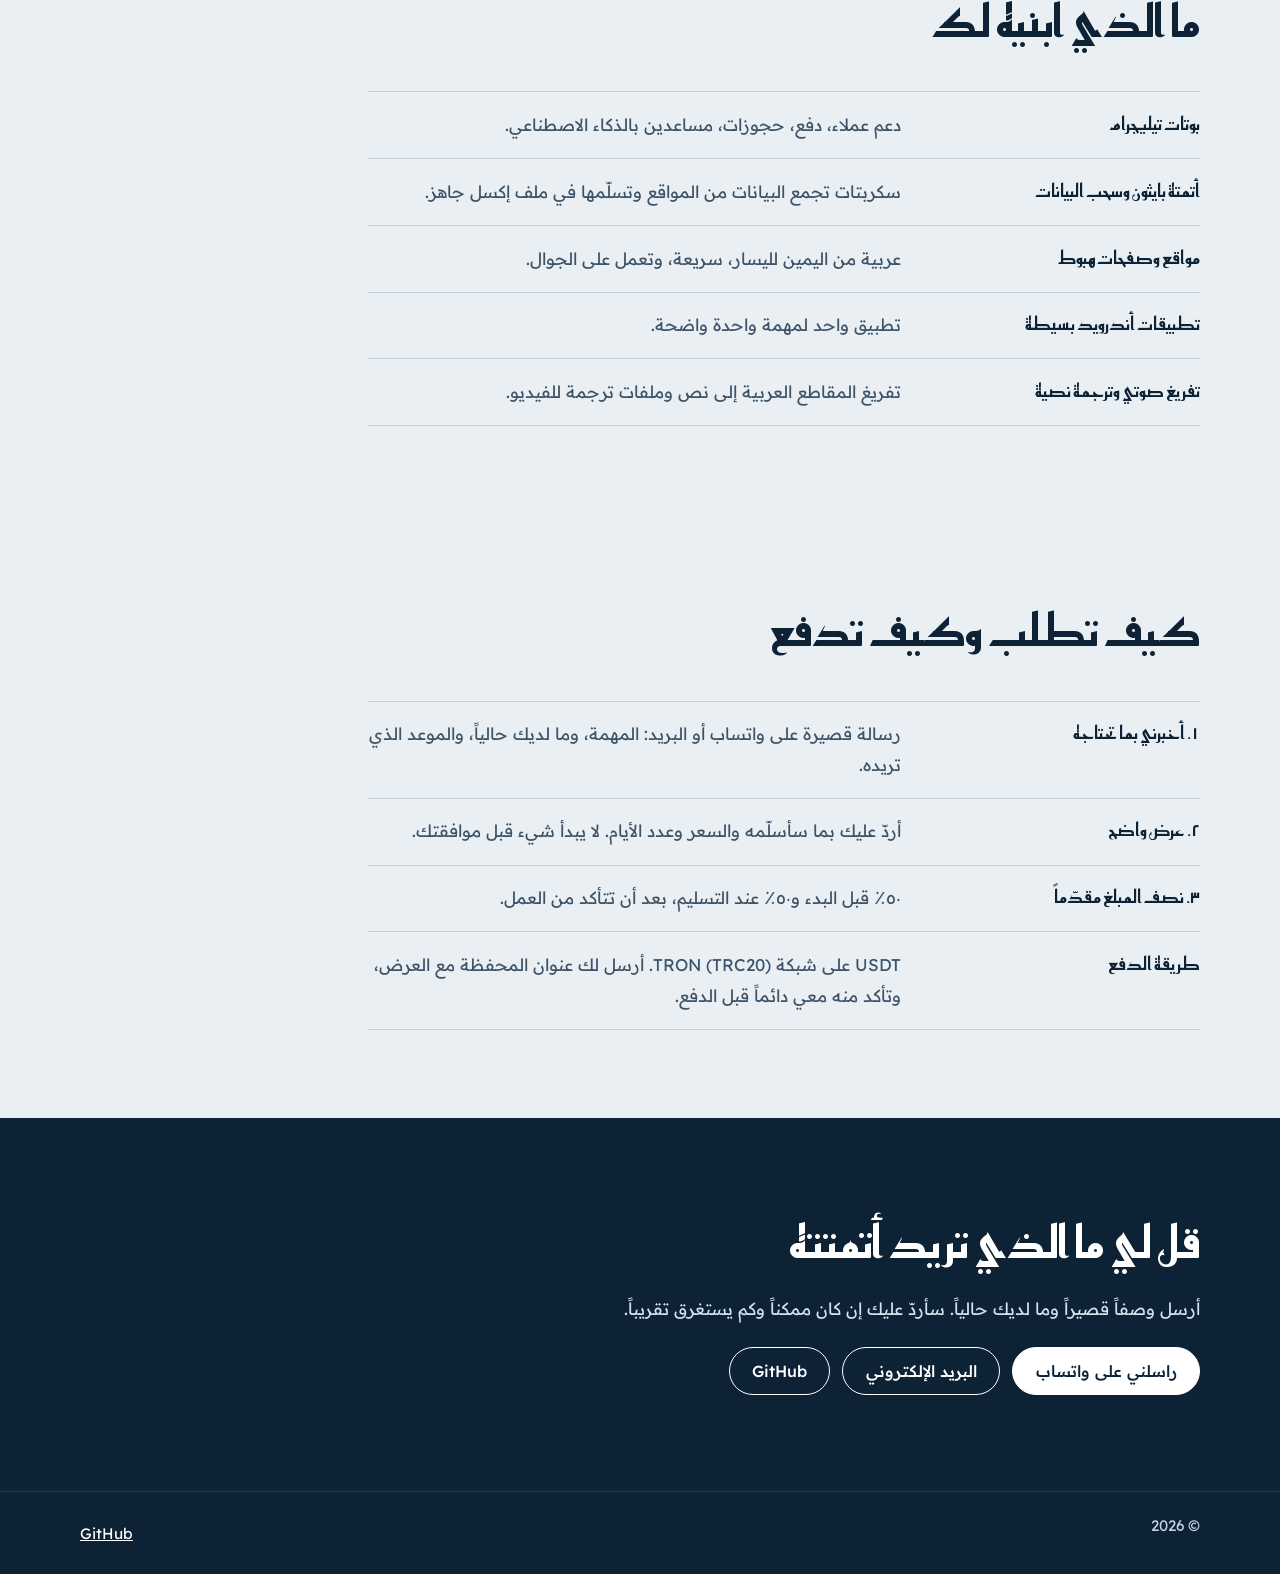
==== commit 1e6b4e8a: "Add Excel scraping and Arabic SRT samples" ====
--- a/index.html
+++ b/index.html
@@ -78,6 +78,6 @@
   <span id="year"></span>
   <a href="https://github.com/Abdullah-Handal" rel="noopener">GitHub</a>
 </footer>
-<script src="app.js?v=3"></script>
+<script src="app.js?v=4"></script>
 </body>
 </html>
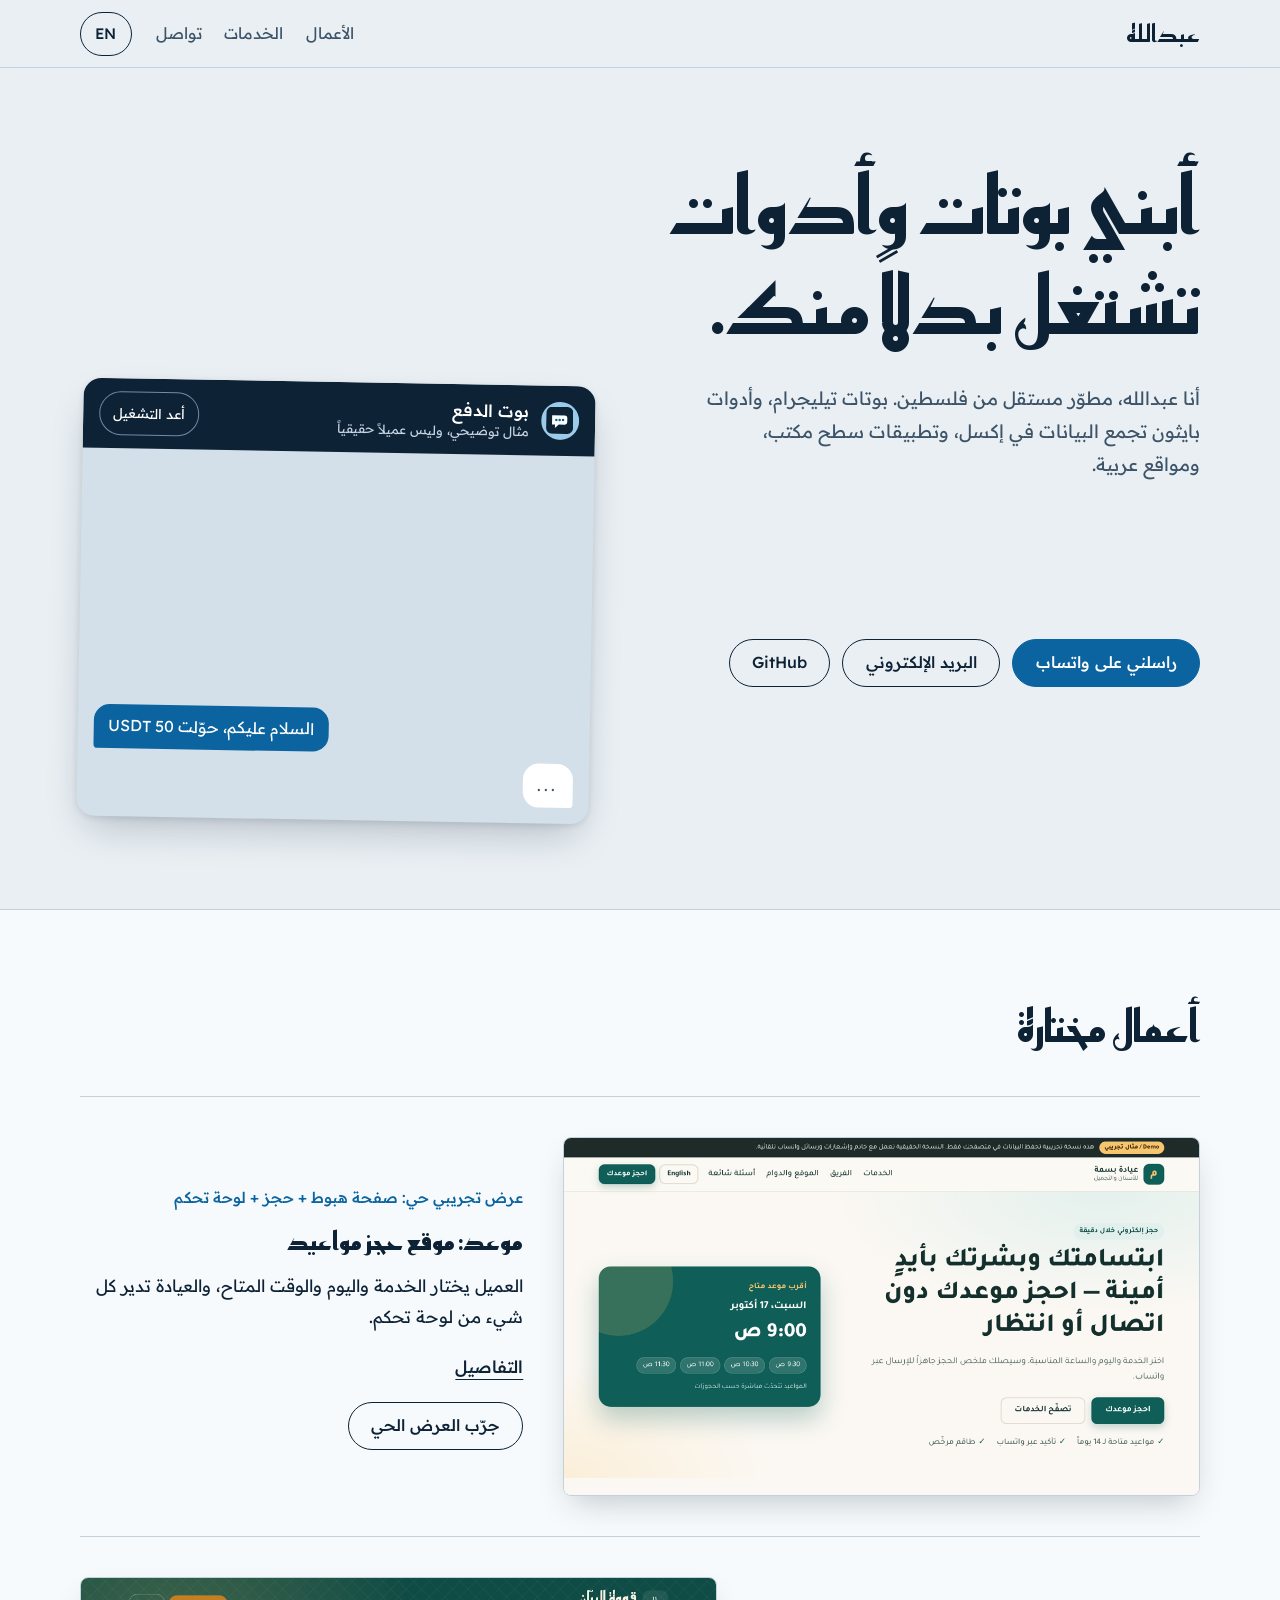
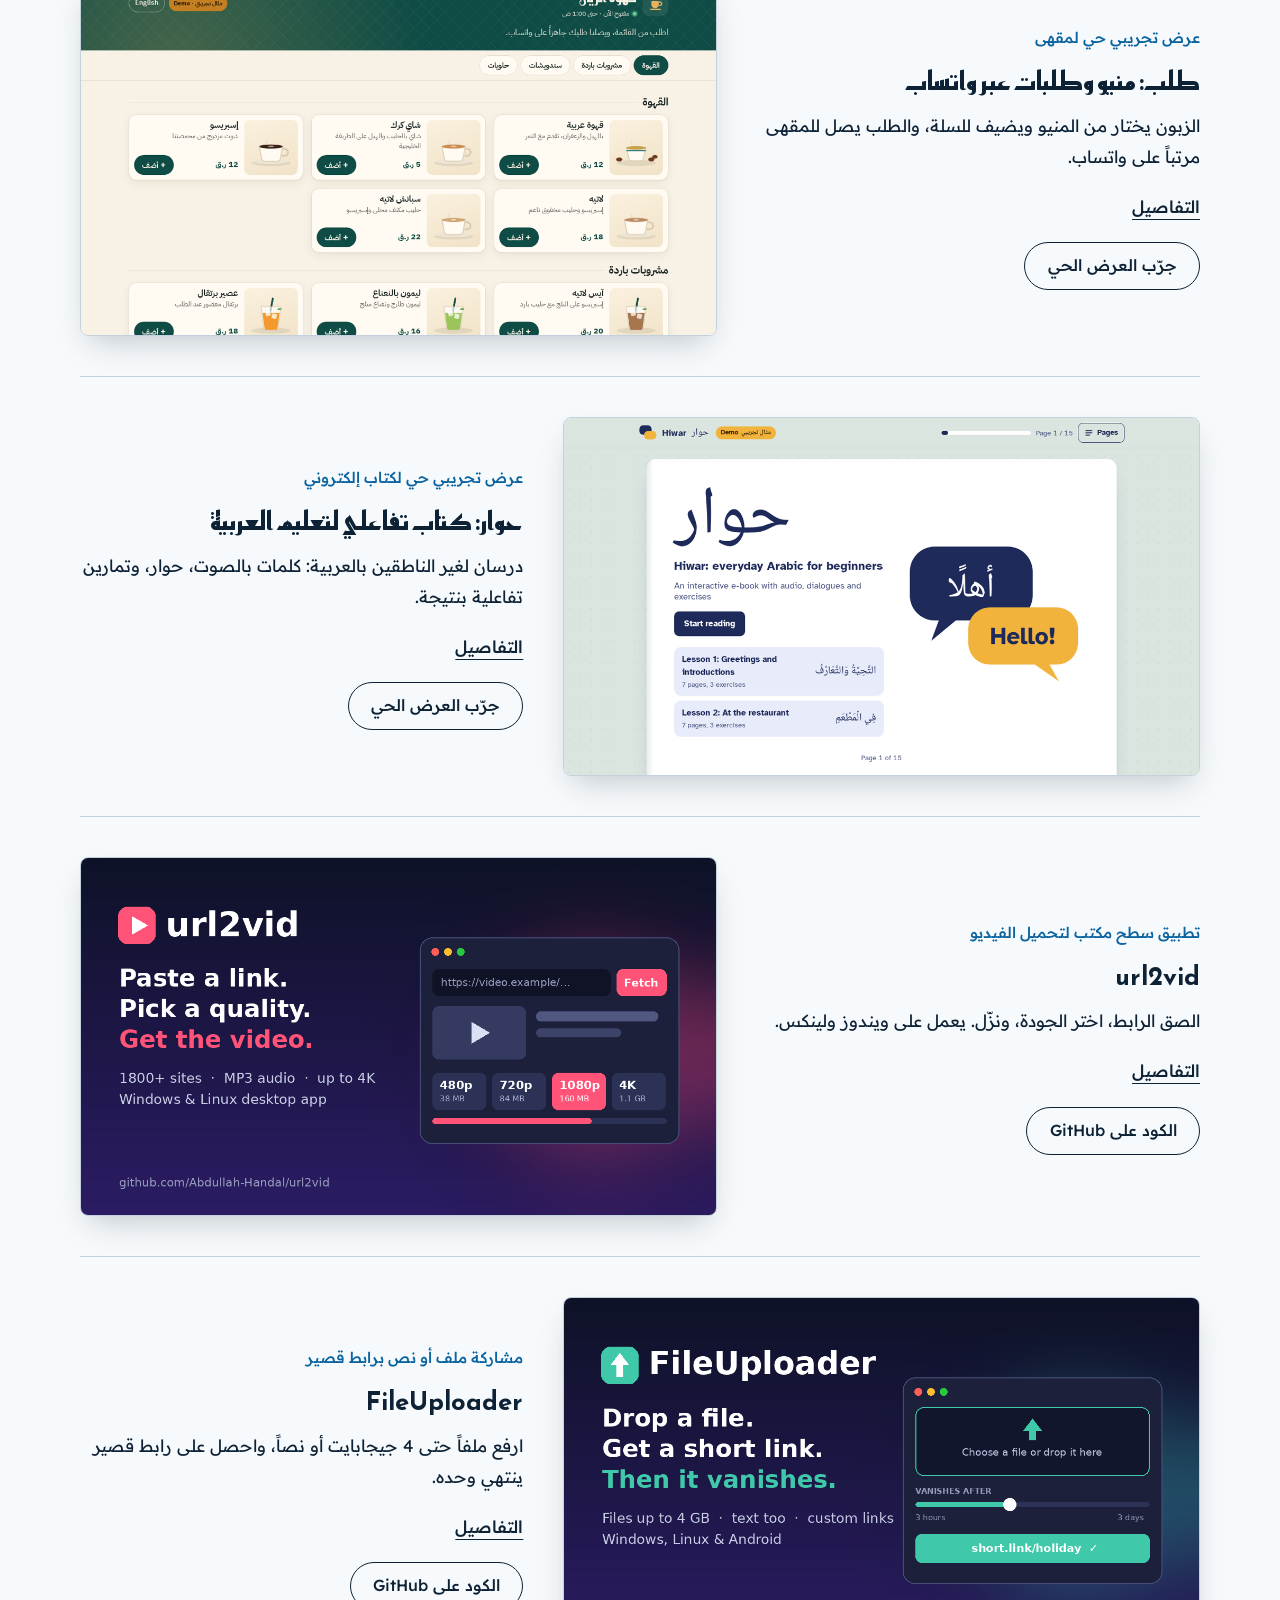
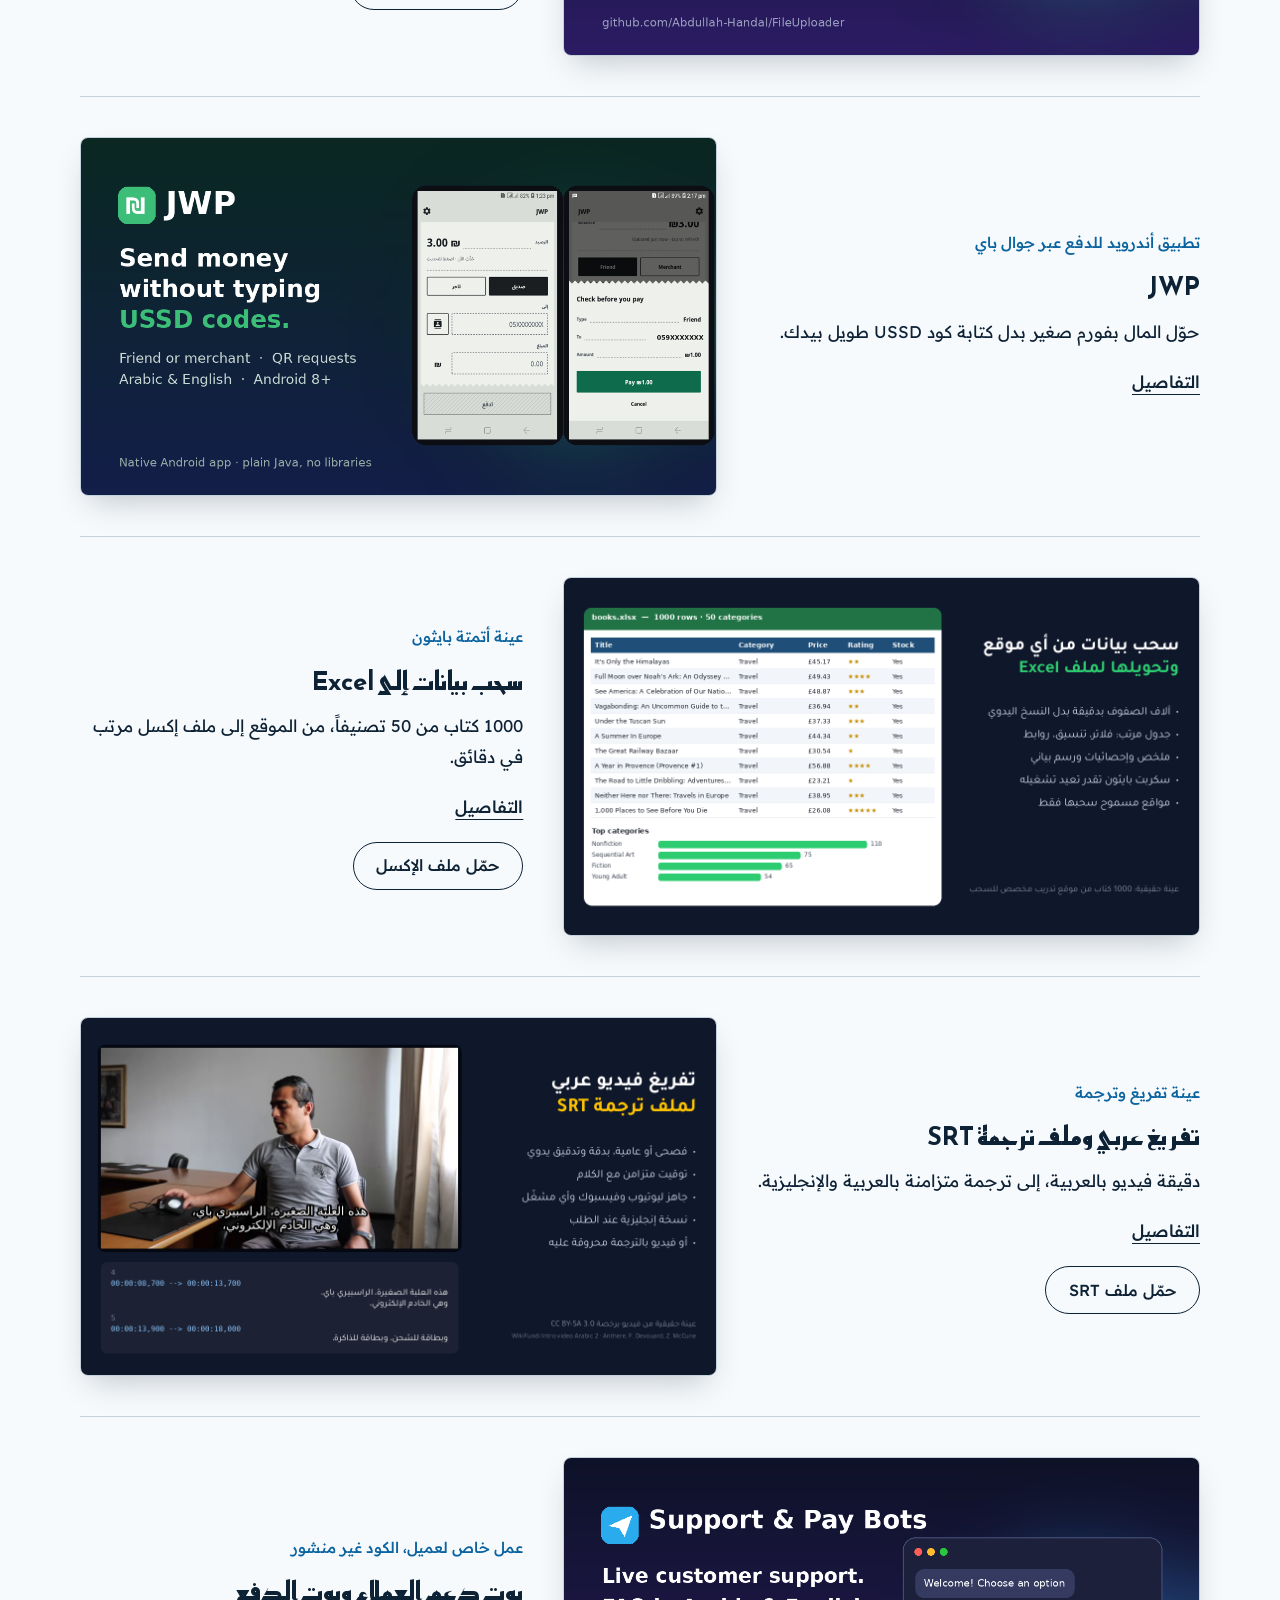
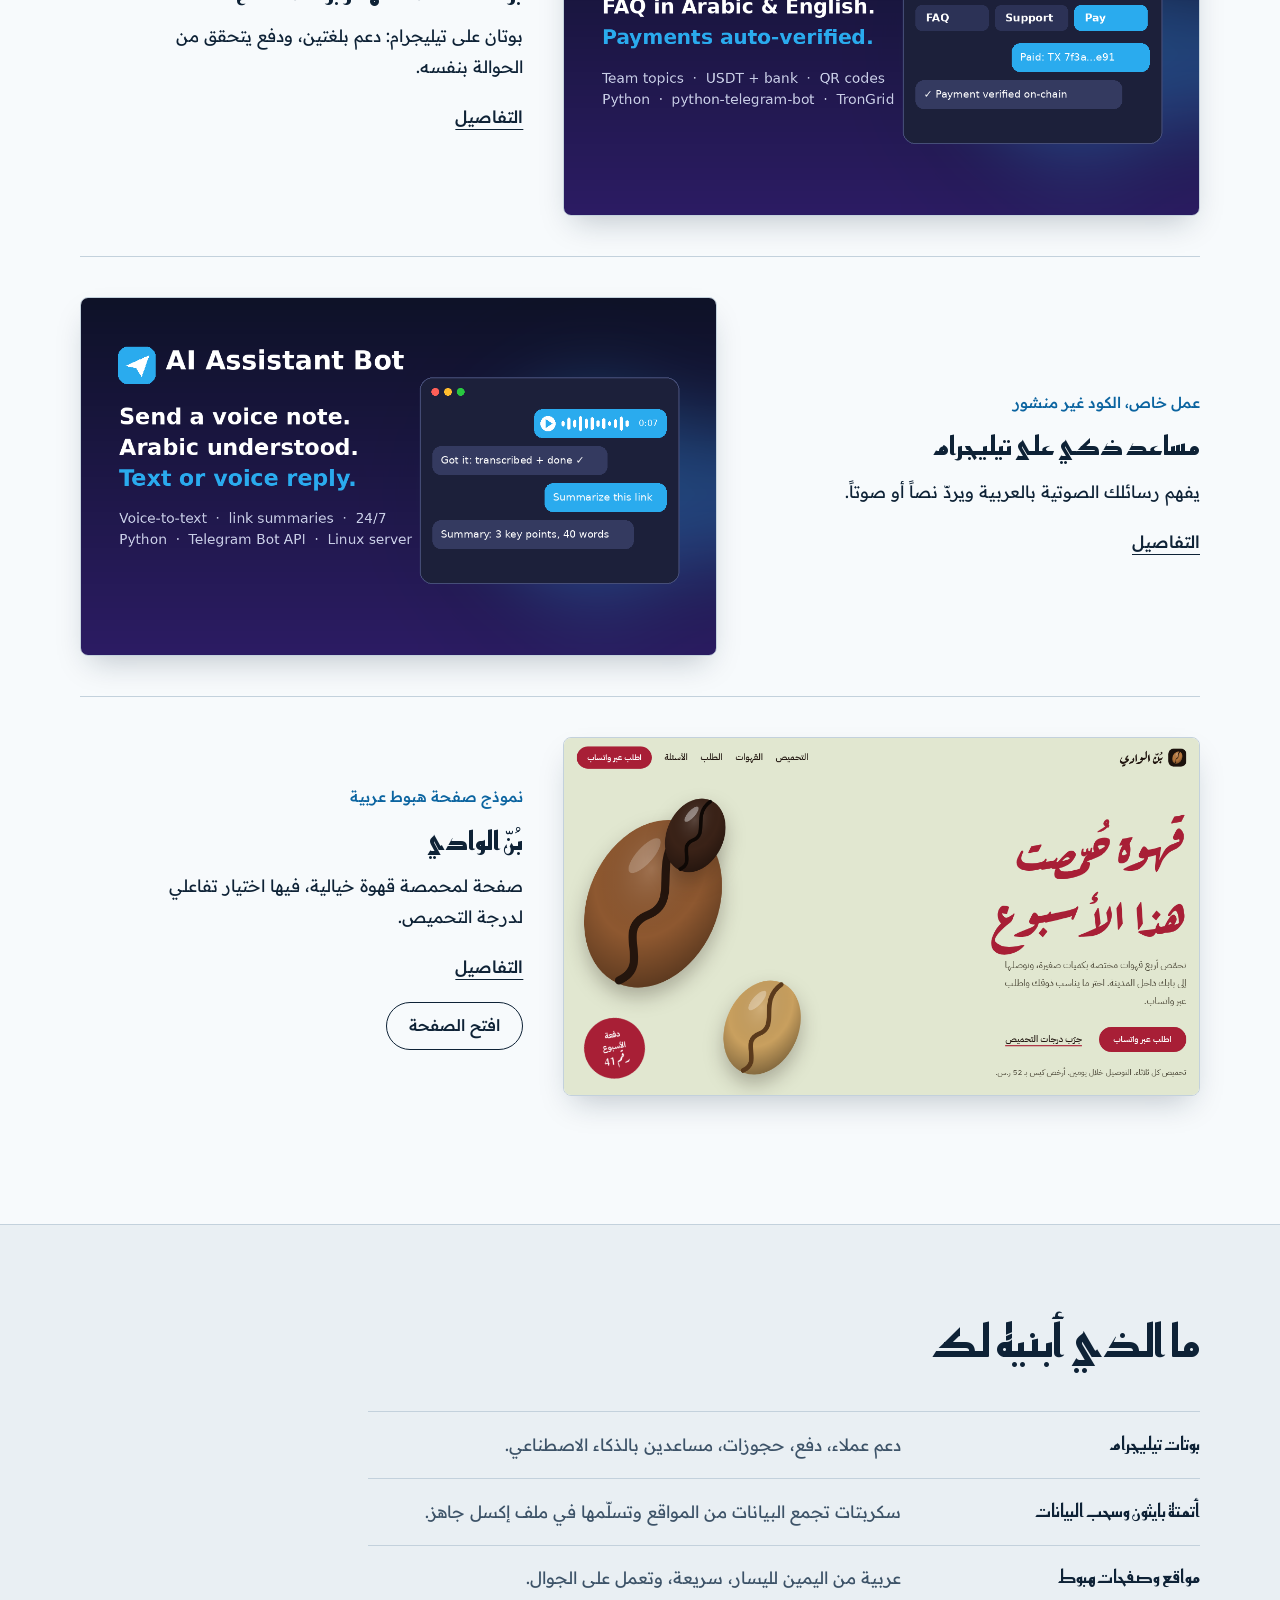
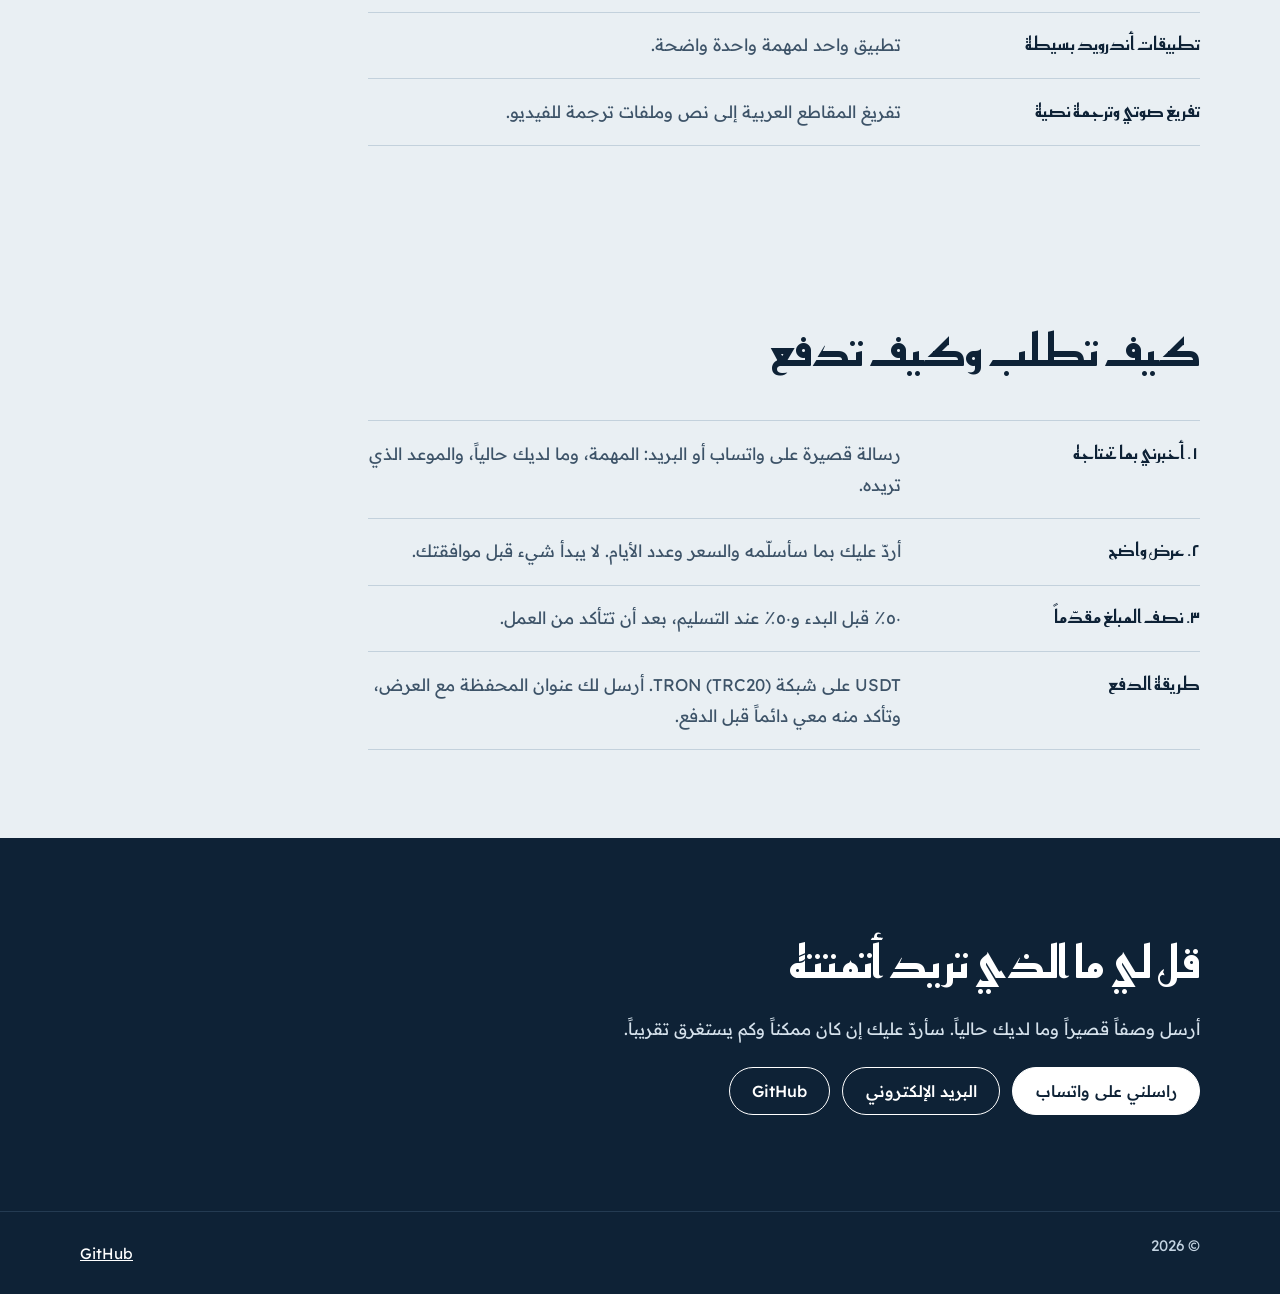
==== commit 1ced5be0: "Add Mawid, Talab and Hiwar live demos to portfolio Co-Authored-By: Claude Opus 5.5 <noreply@anthropi" ====
--- a/index.html
+++ b/index.html
@@ -78,6 +78,6 @@
   <span id="year"></span>
   <a href="https://github.com/Abdullah-Handal" rel="noopener">GitHub</a>
 </footer>
-<script src="app.js?v=4"></script>
+<script src="app.js?v=5"></script>
 </body>
 </html>
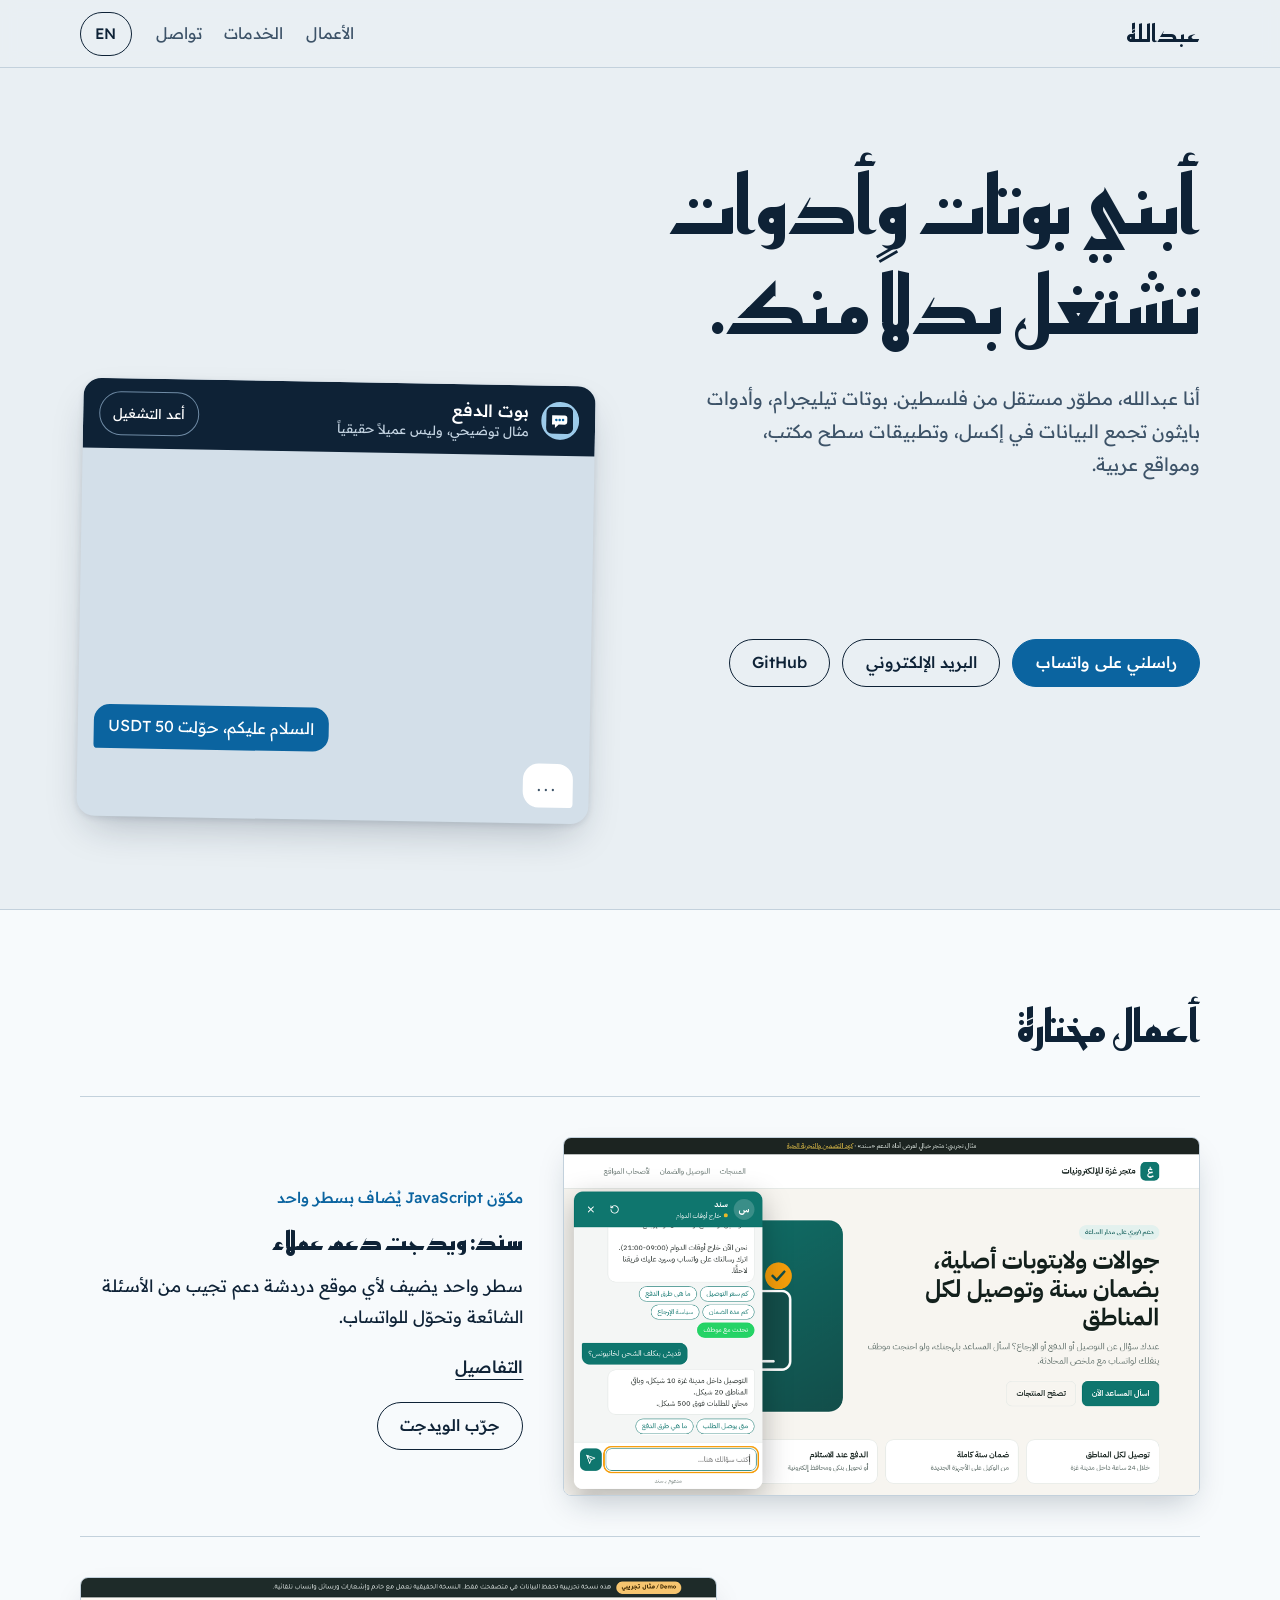
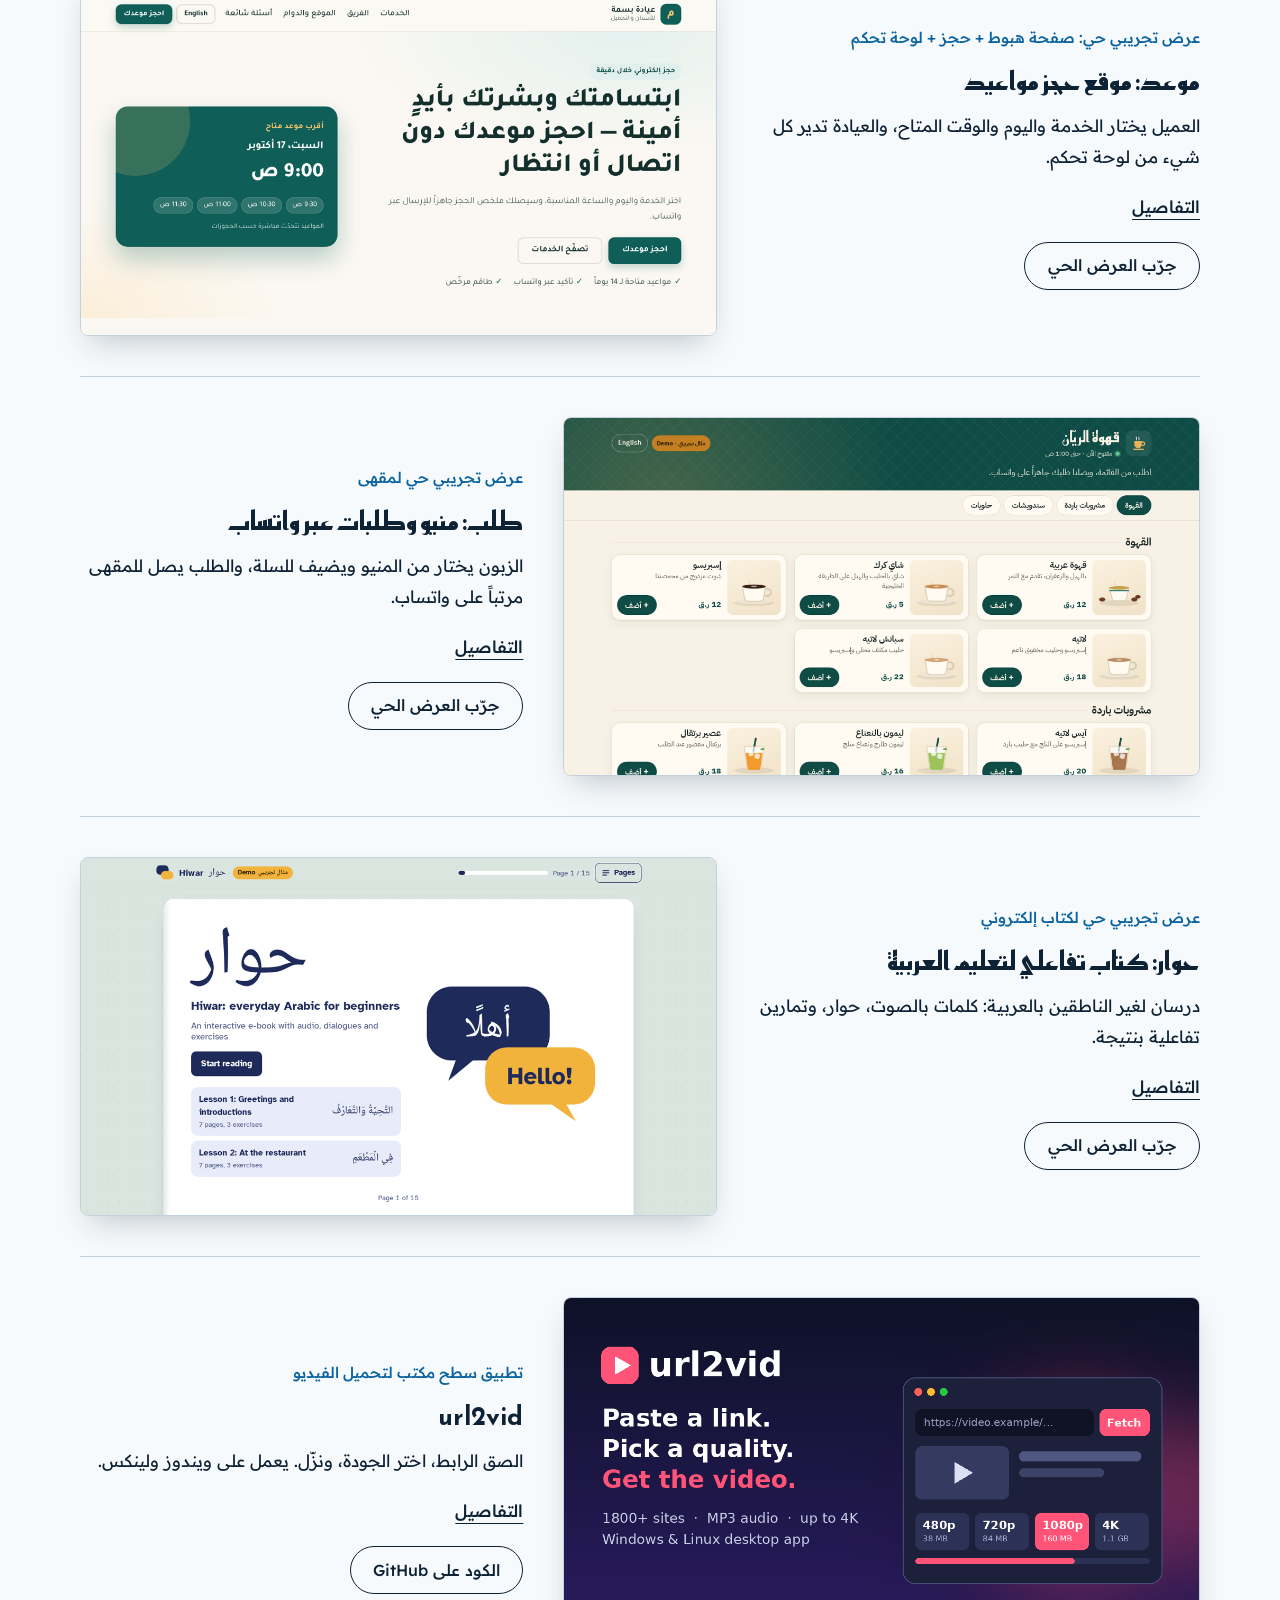
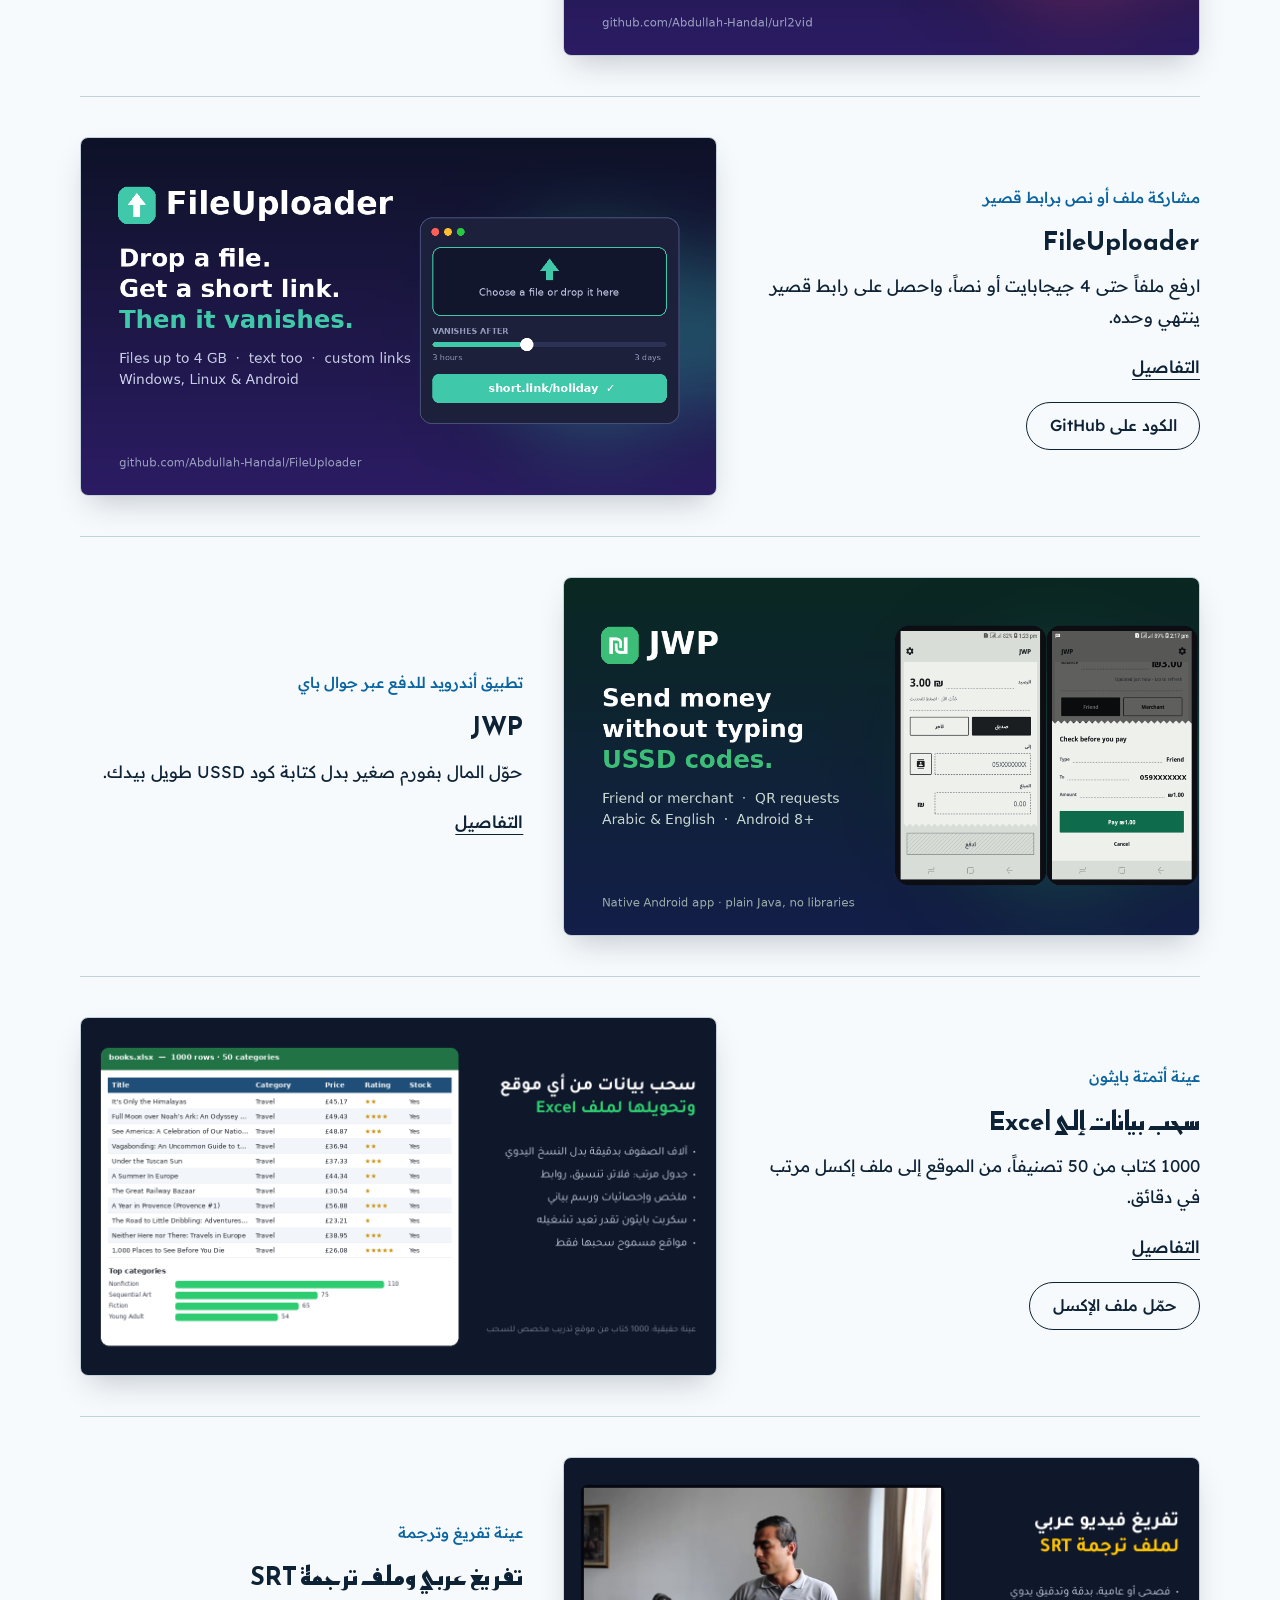
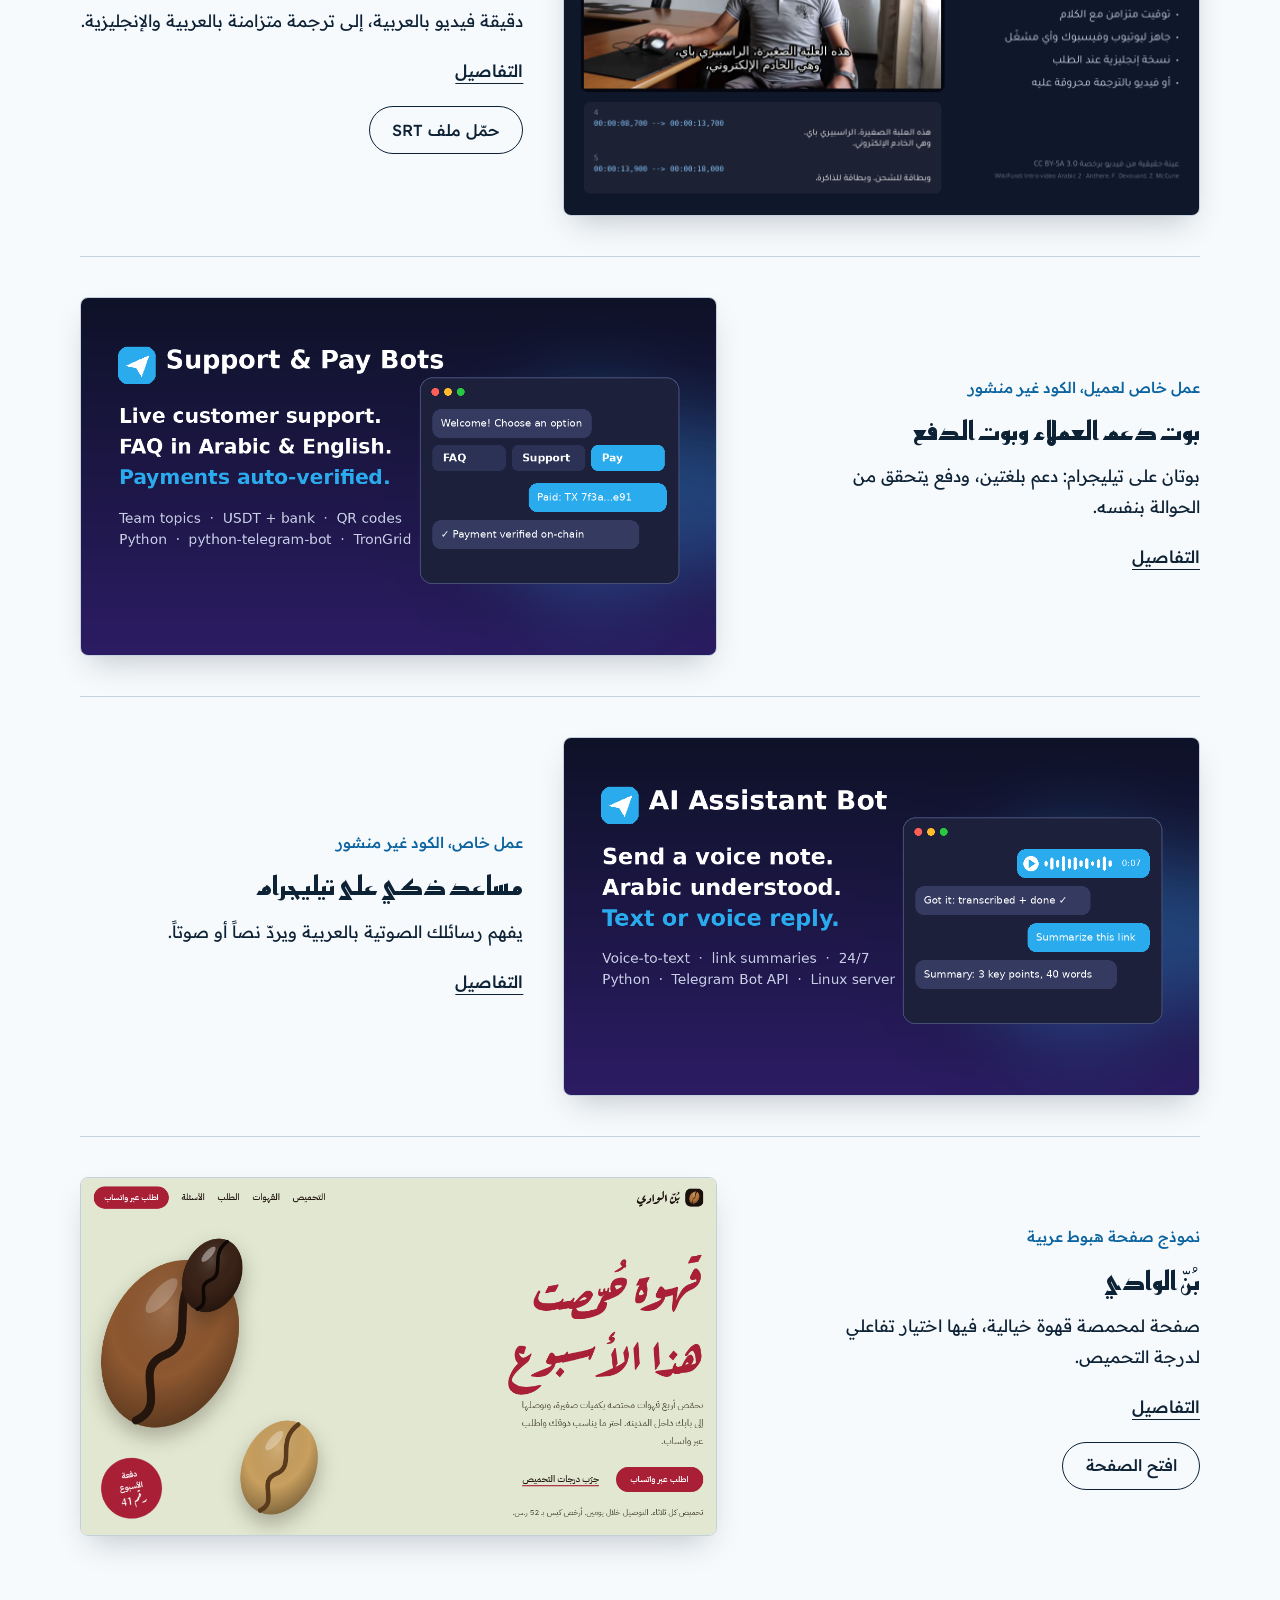
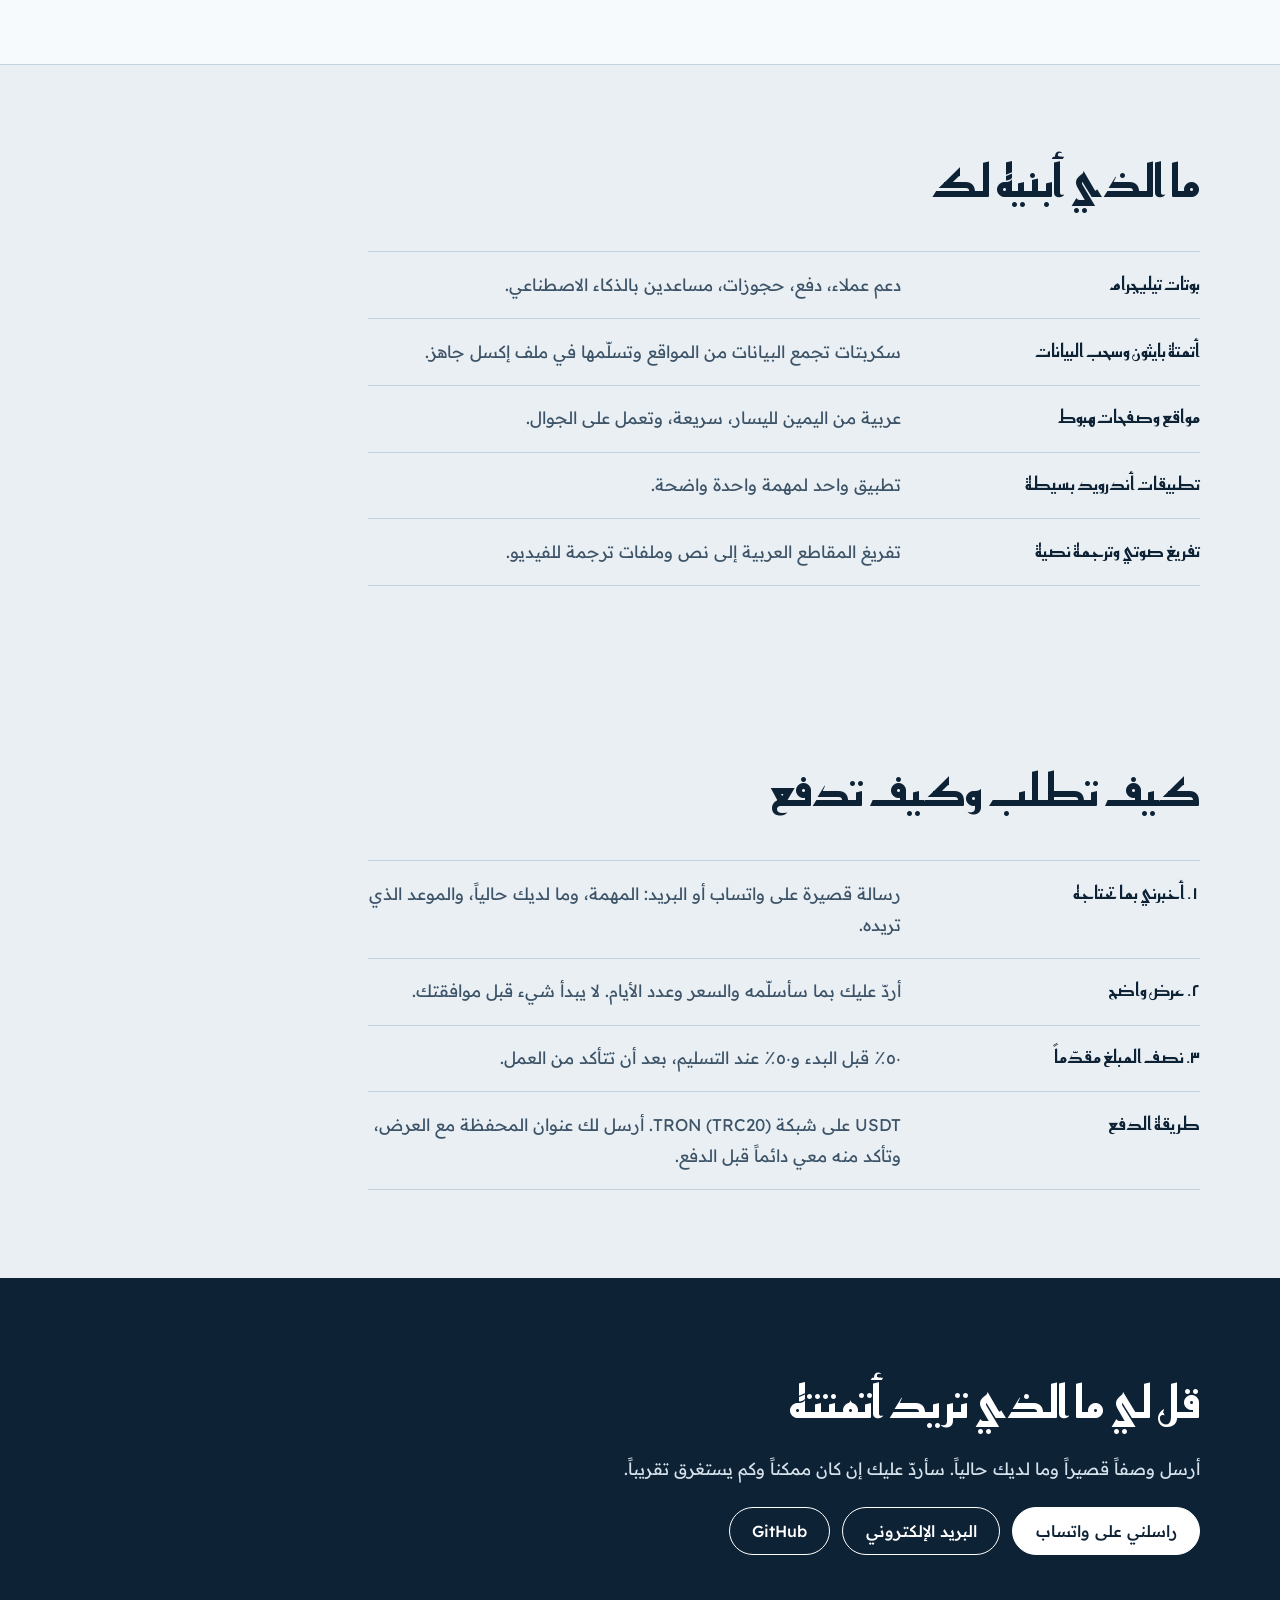
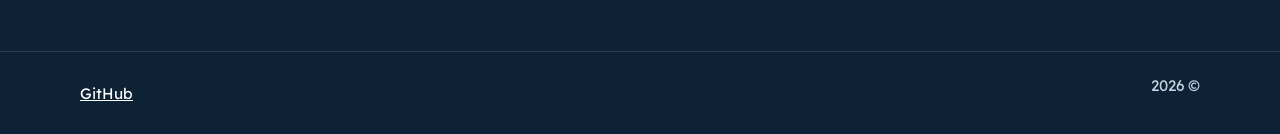
==== commit 47177a0d: "Add sanad to portfolio Co-Authored-By: Claude Opus 5.5 <noreply@anthropic.com>" ====
--- a/index.html
+++ b/index.html
@@ -78,6 +78,6 @@
   <span id="year"></span>
   <a href="https://github.com/Abdullah-Handal" rel="noopener">GitHub</a>
 </footer>
-<script src="app.js?v=5"></script>
+<script src="app.js?v=6"></script>
 </body>
 </html>
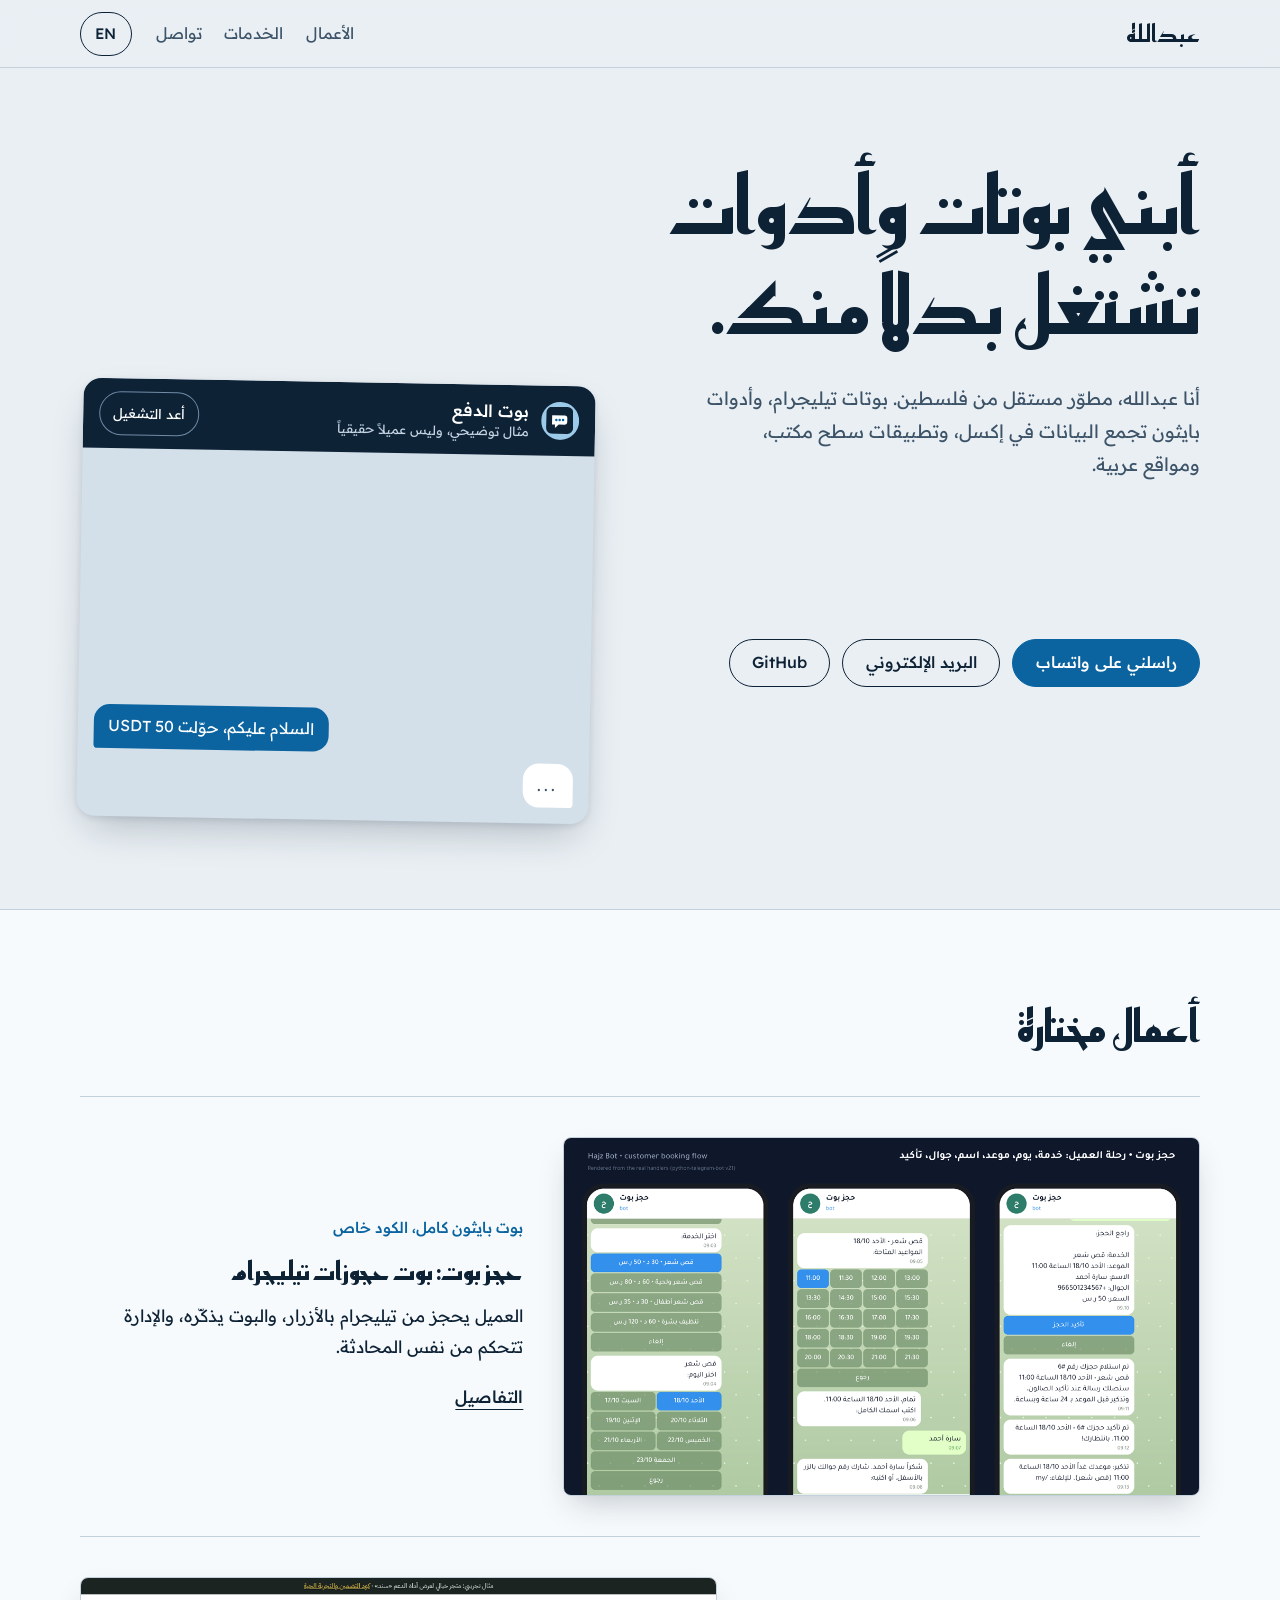
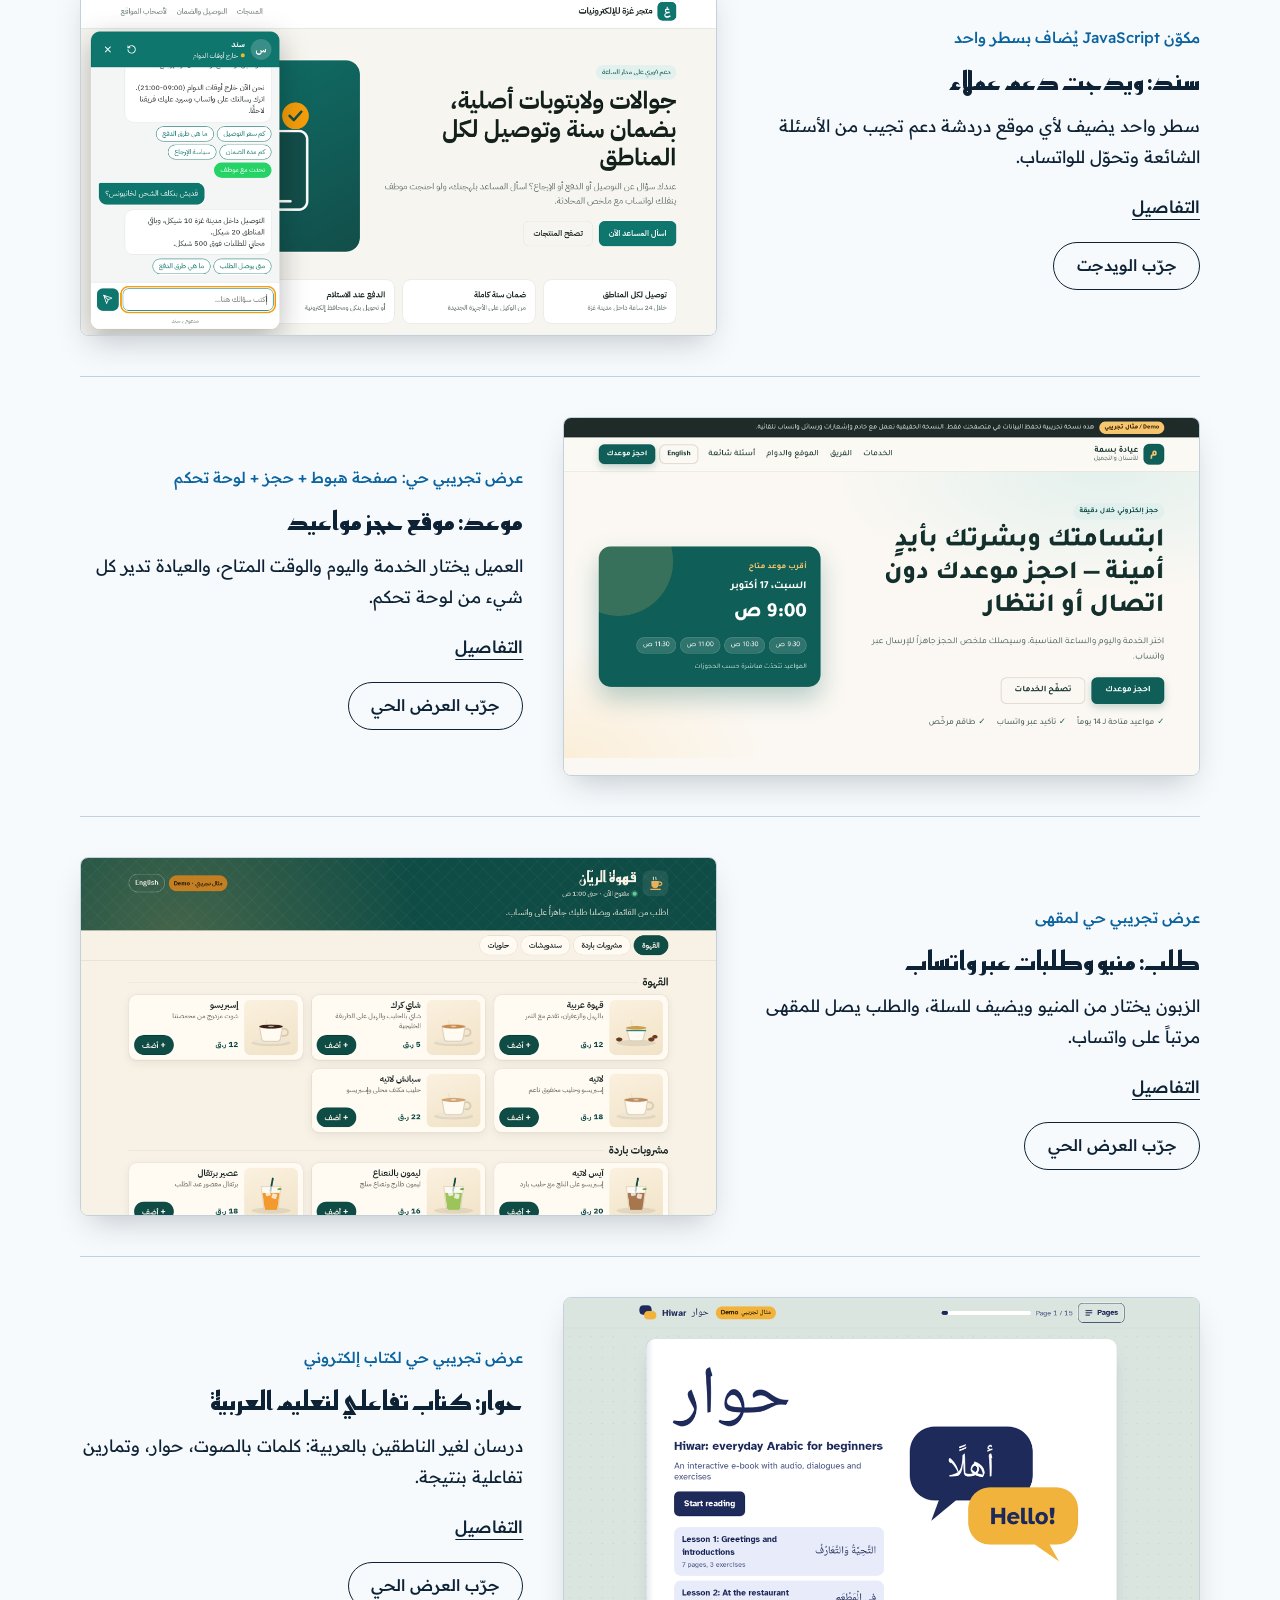
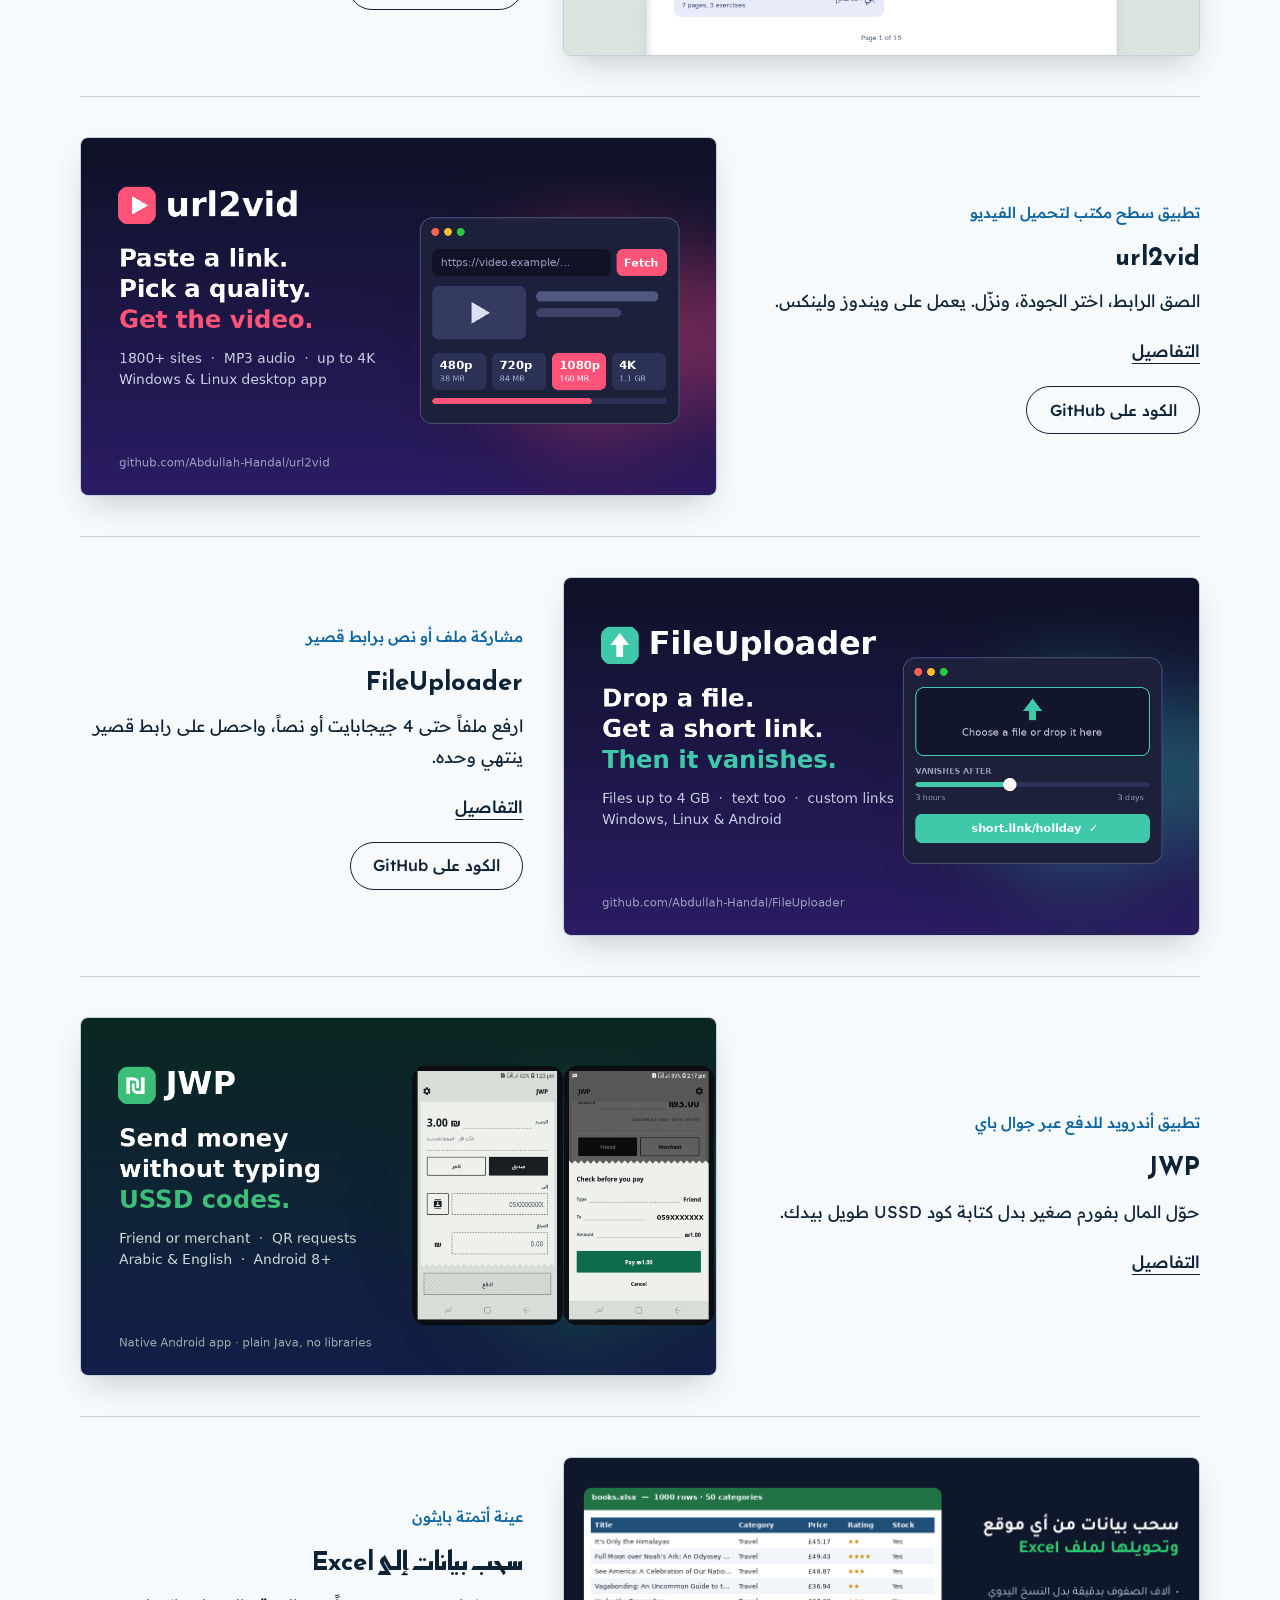
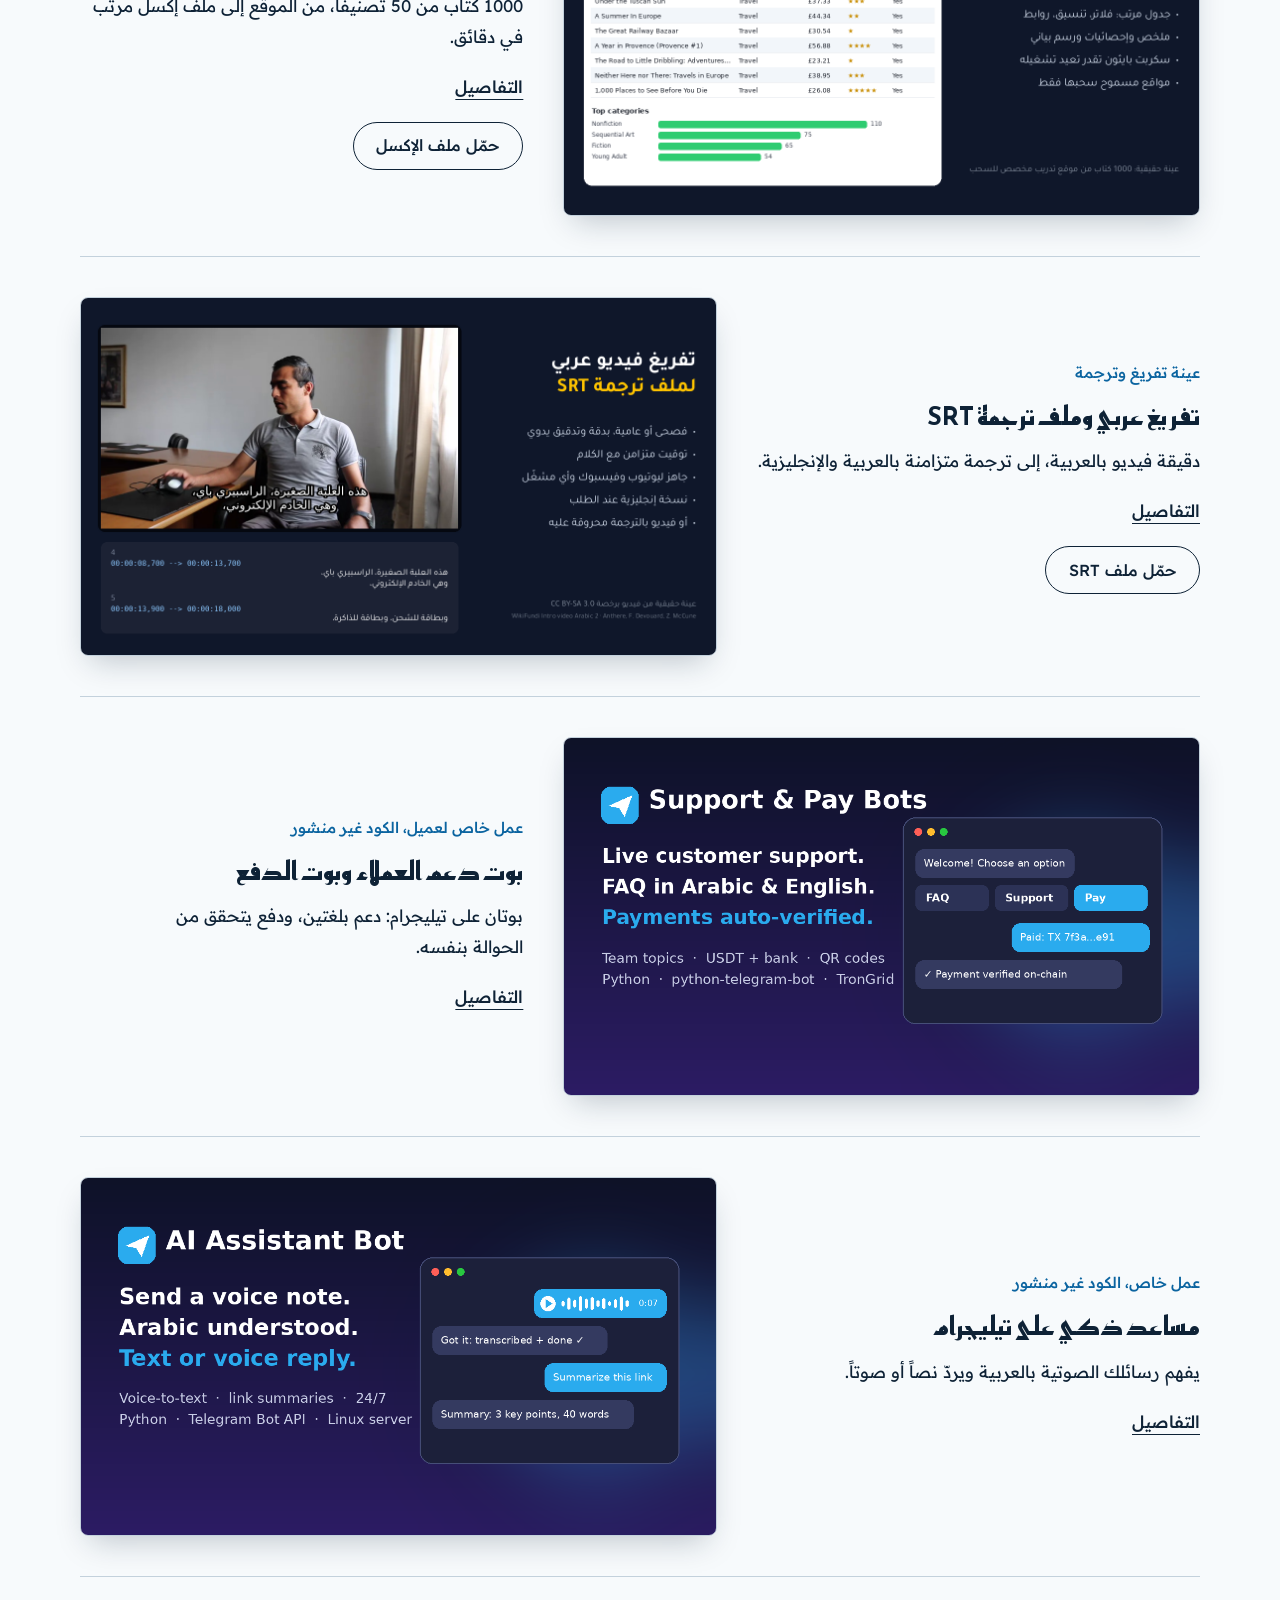
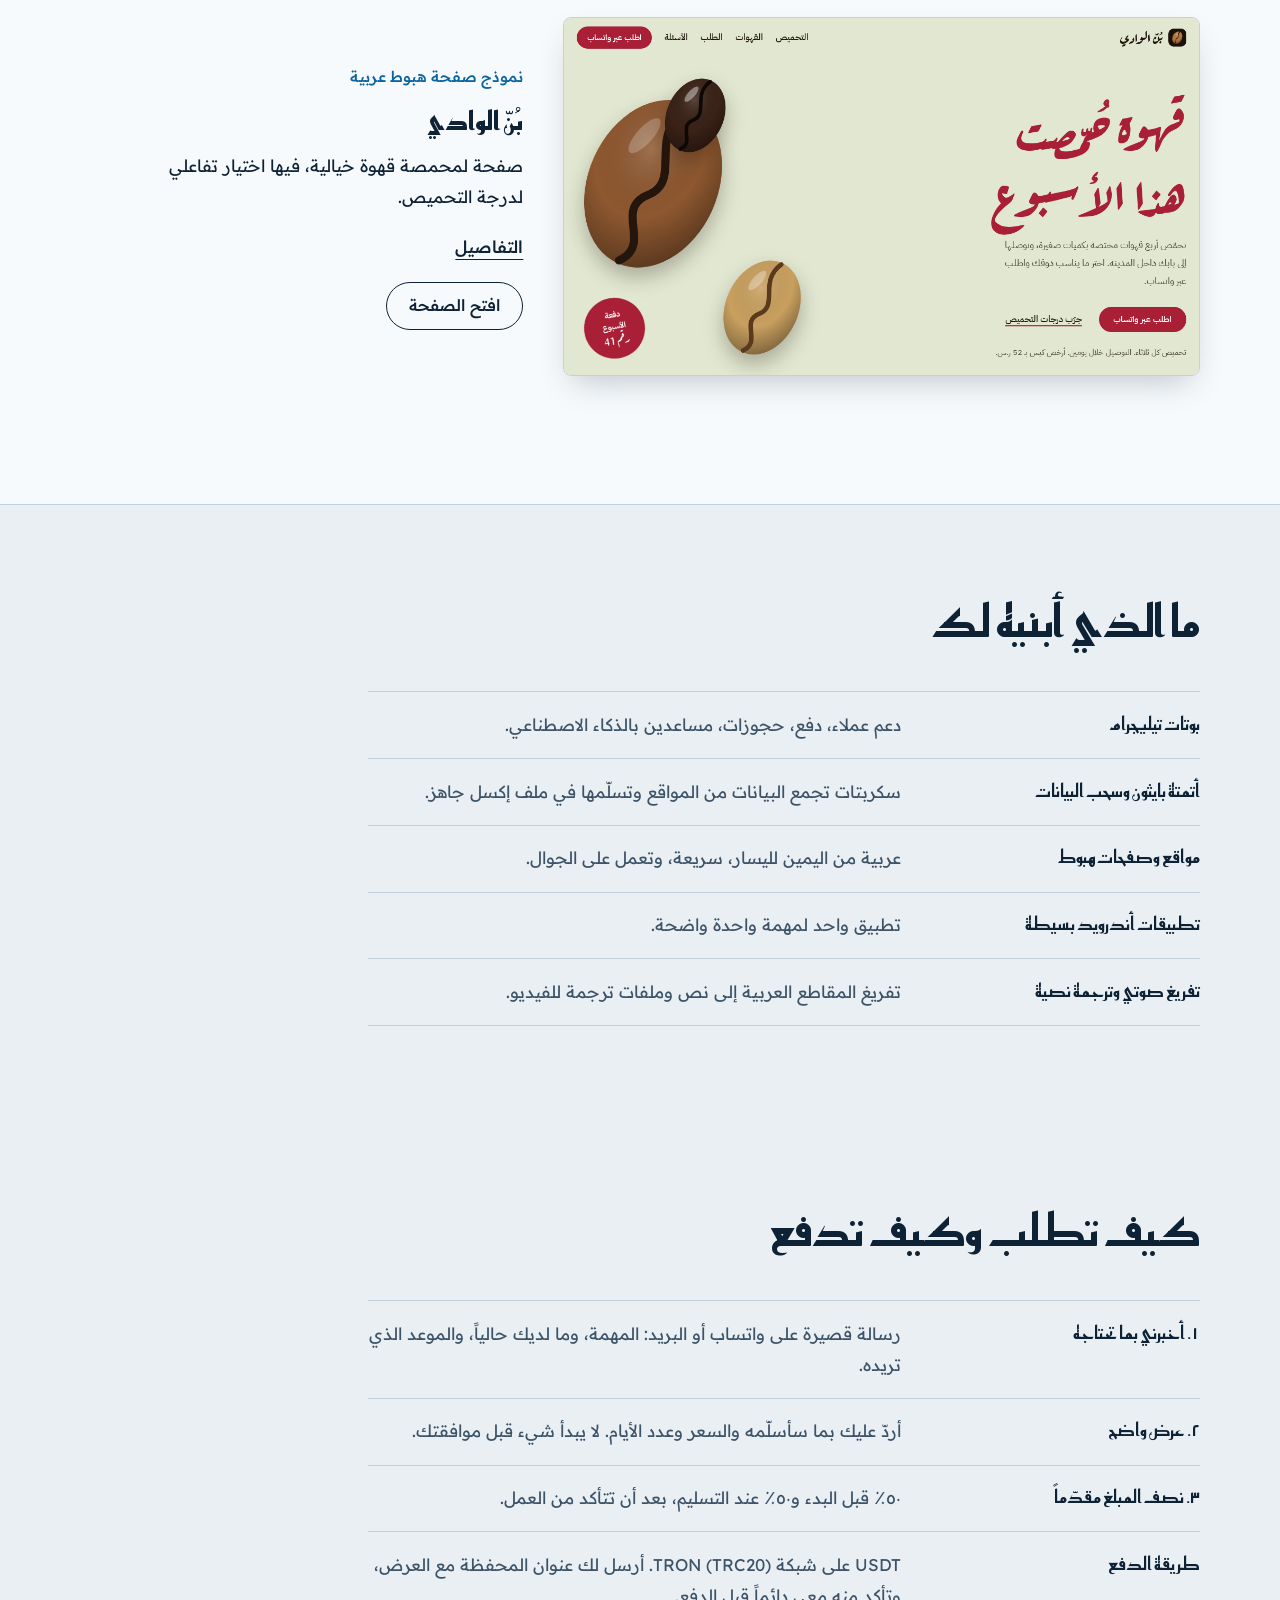
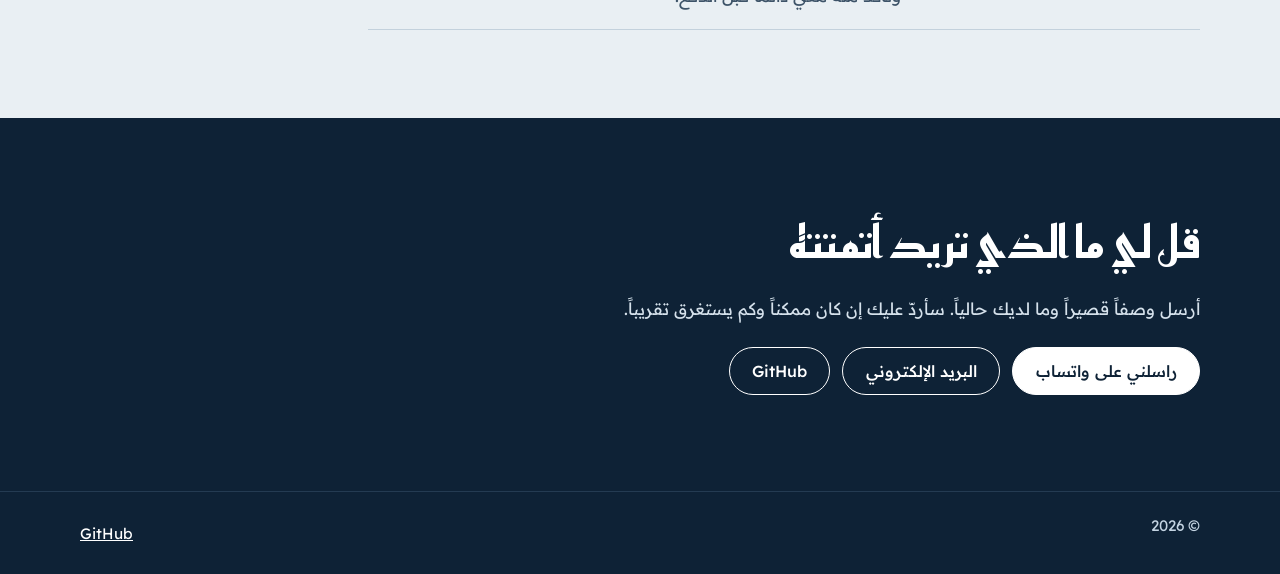
==== commit 22f04abb: "Add hajz to portfolio Co-Authored-By: Claude Opus 5.5 <noreply@anthropic.com>" ====
--- a/index.html
+++ b/index.html
@@ -78,6 +78,6 @@
   <span id="year"></span>
   <a href="https://github.com/Abdullah-Handal" rel="noopener">GitHub</a>
 </footer>
-<script src="app.js?v=6"></script>
+<script src="app.js?v=7"></script>
 </body>
 </html>
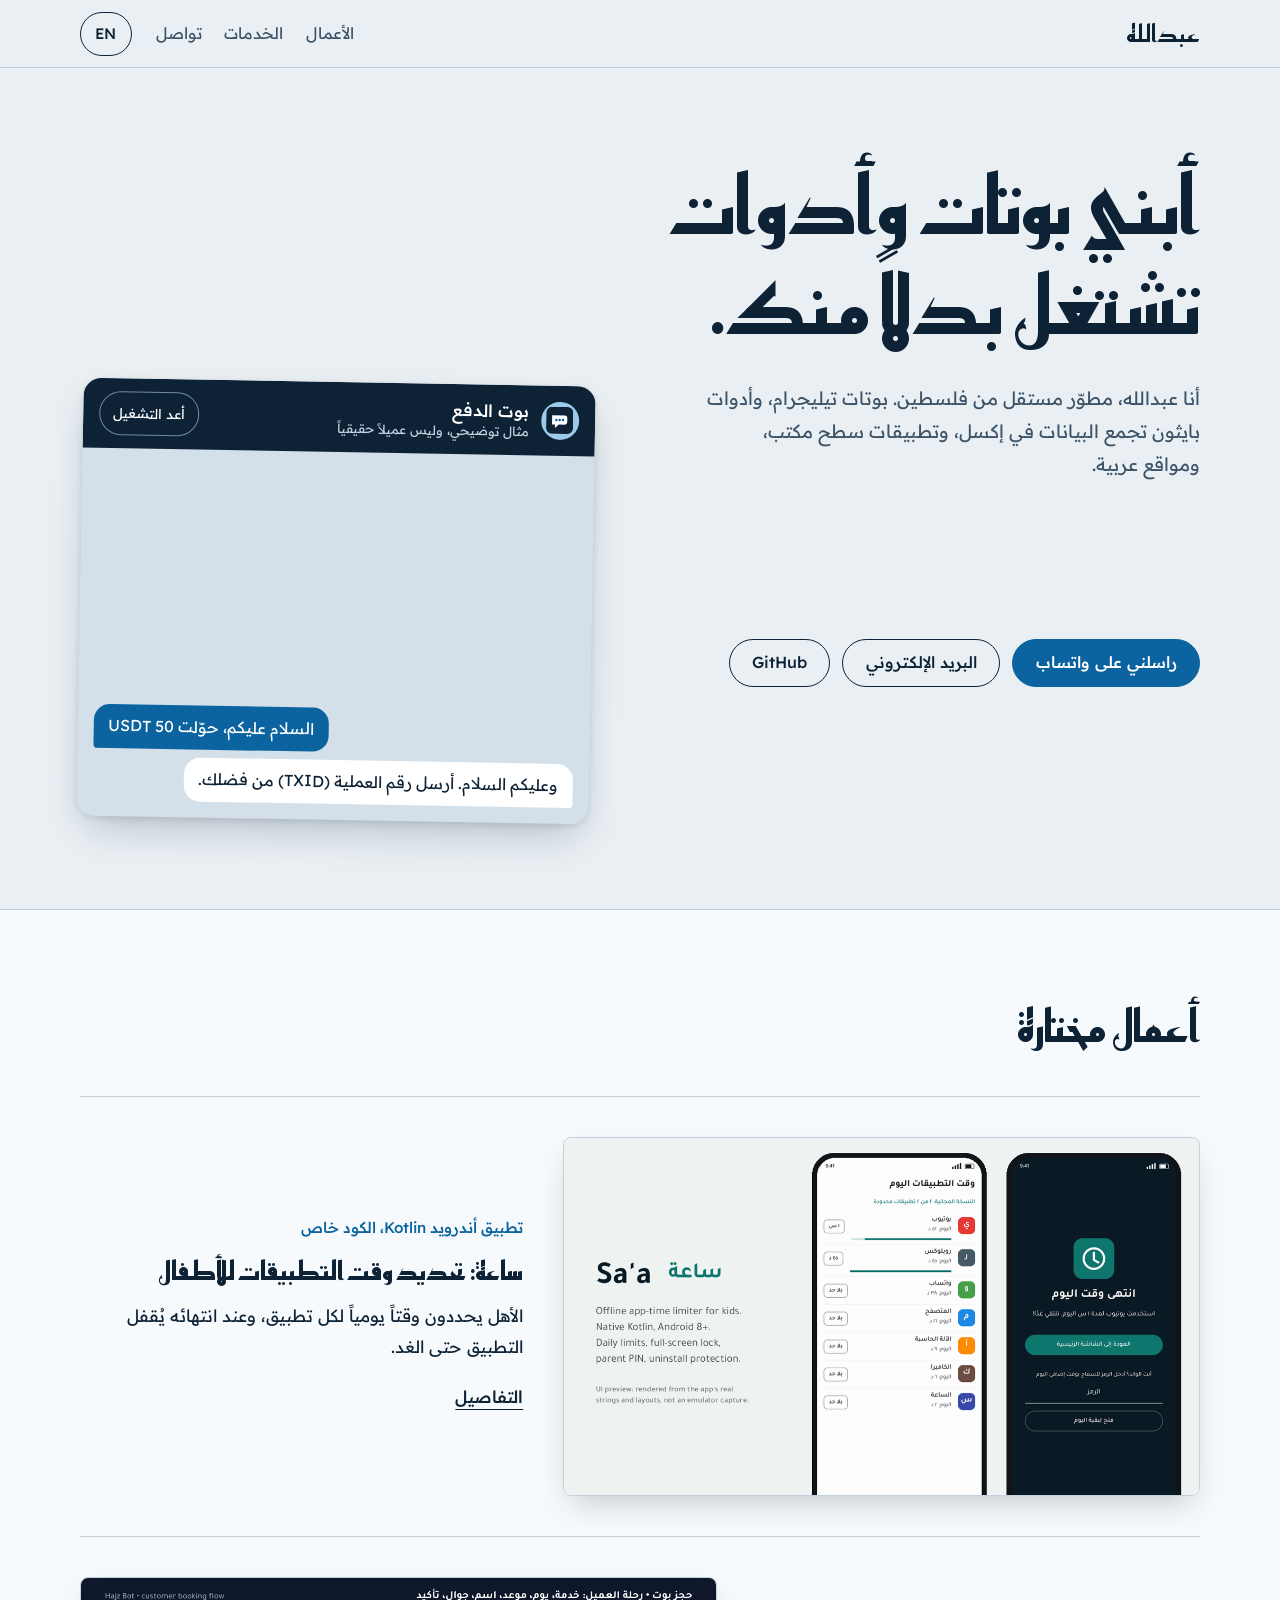
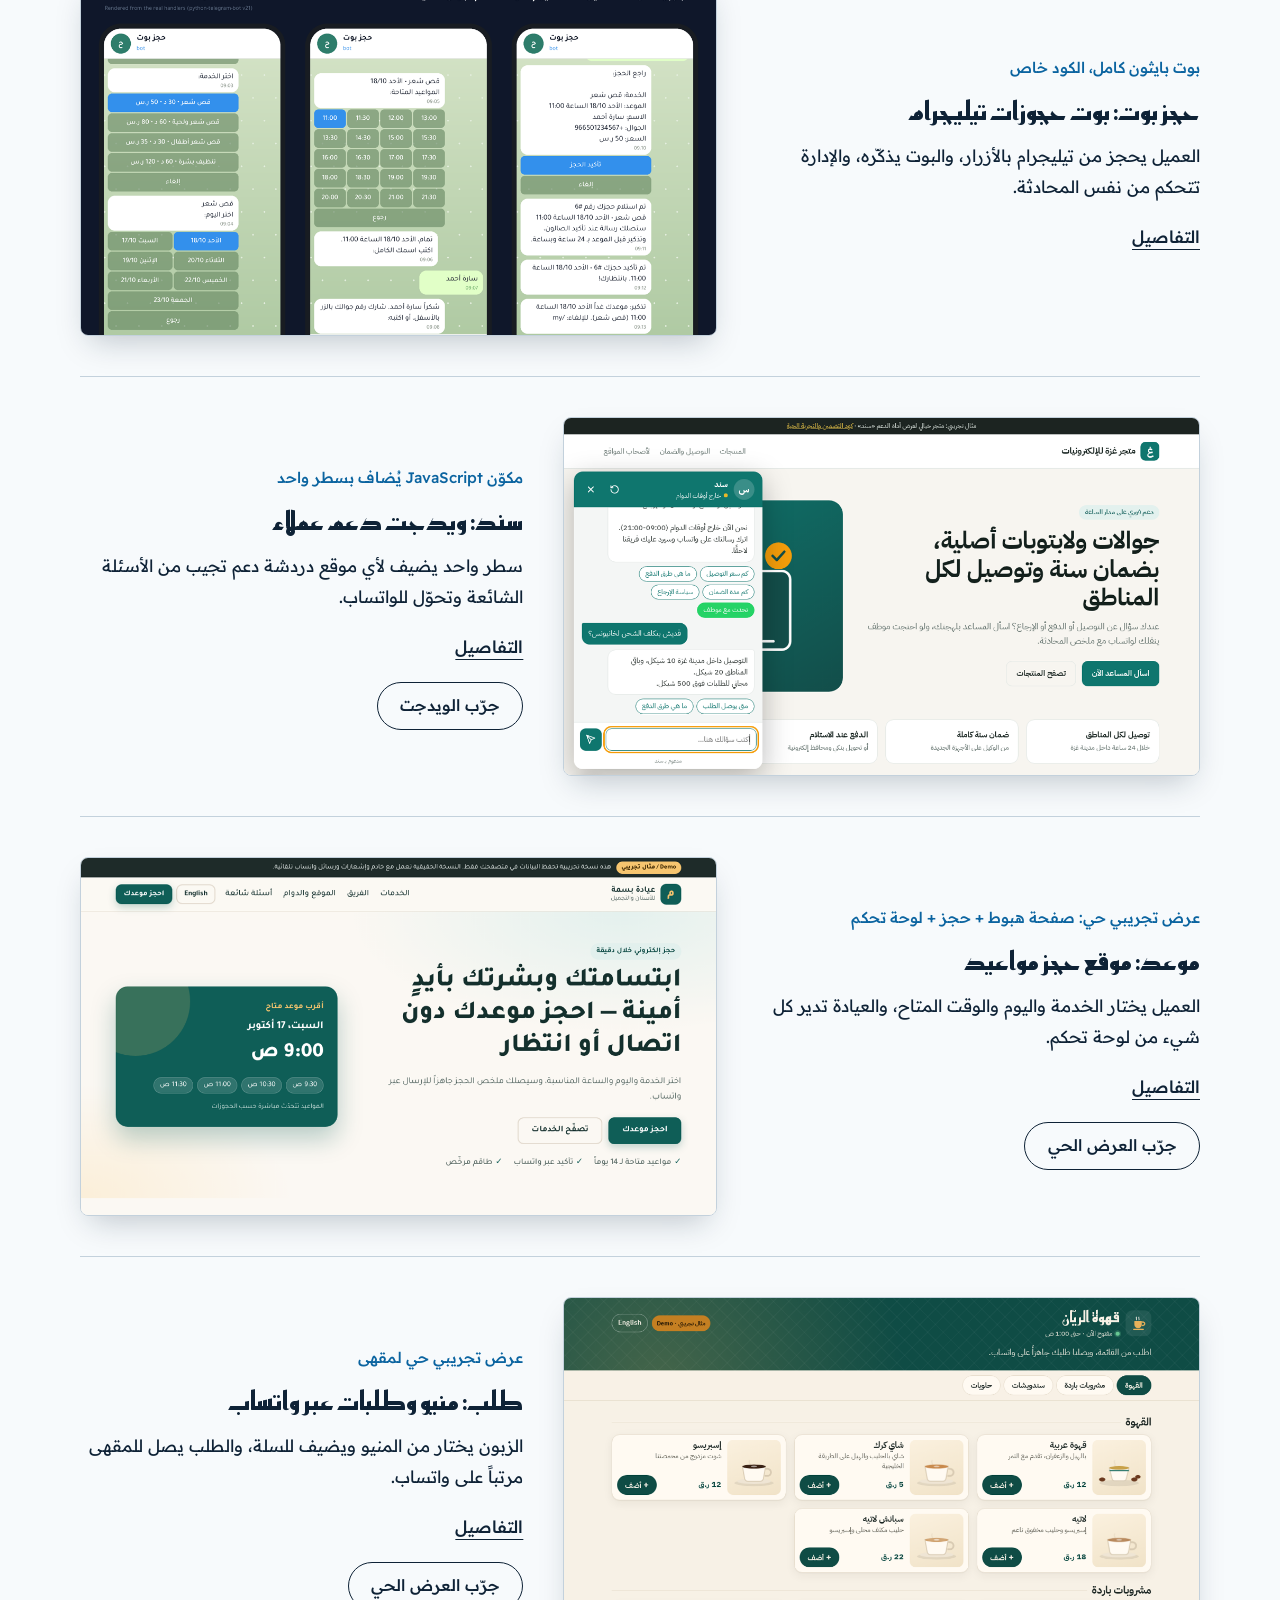
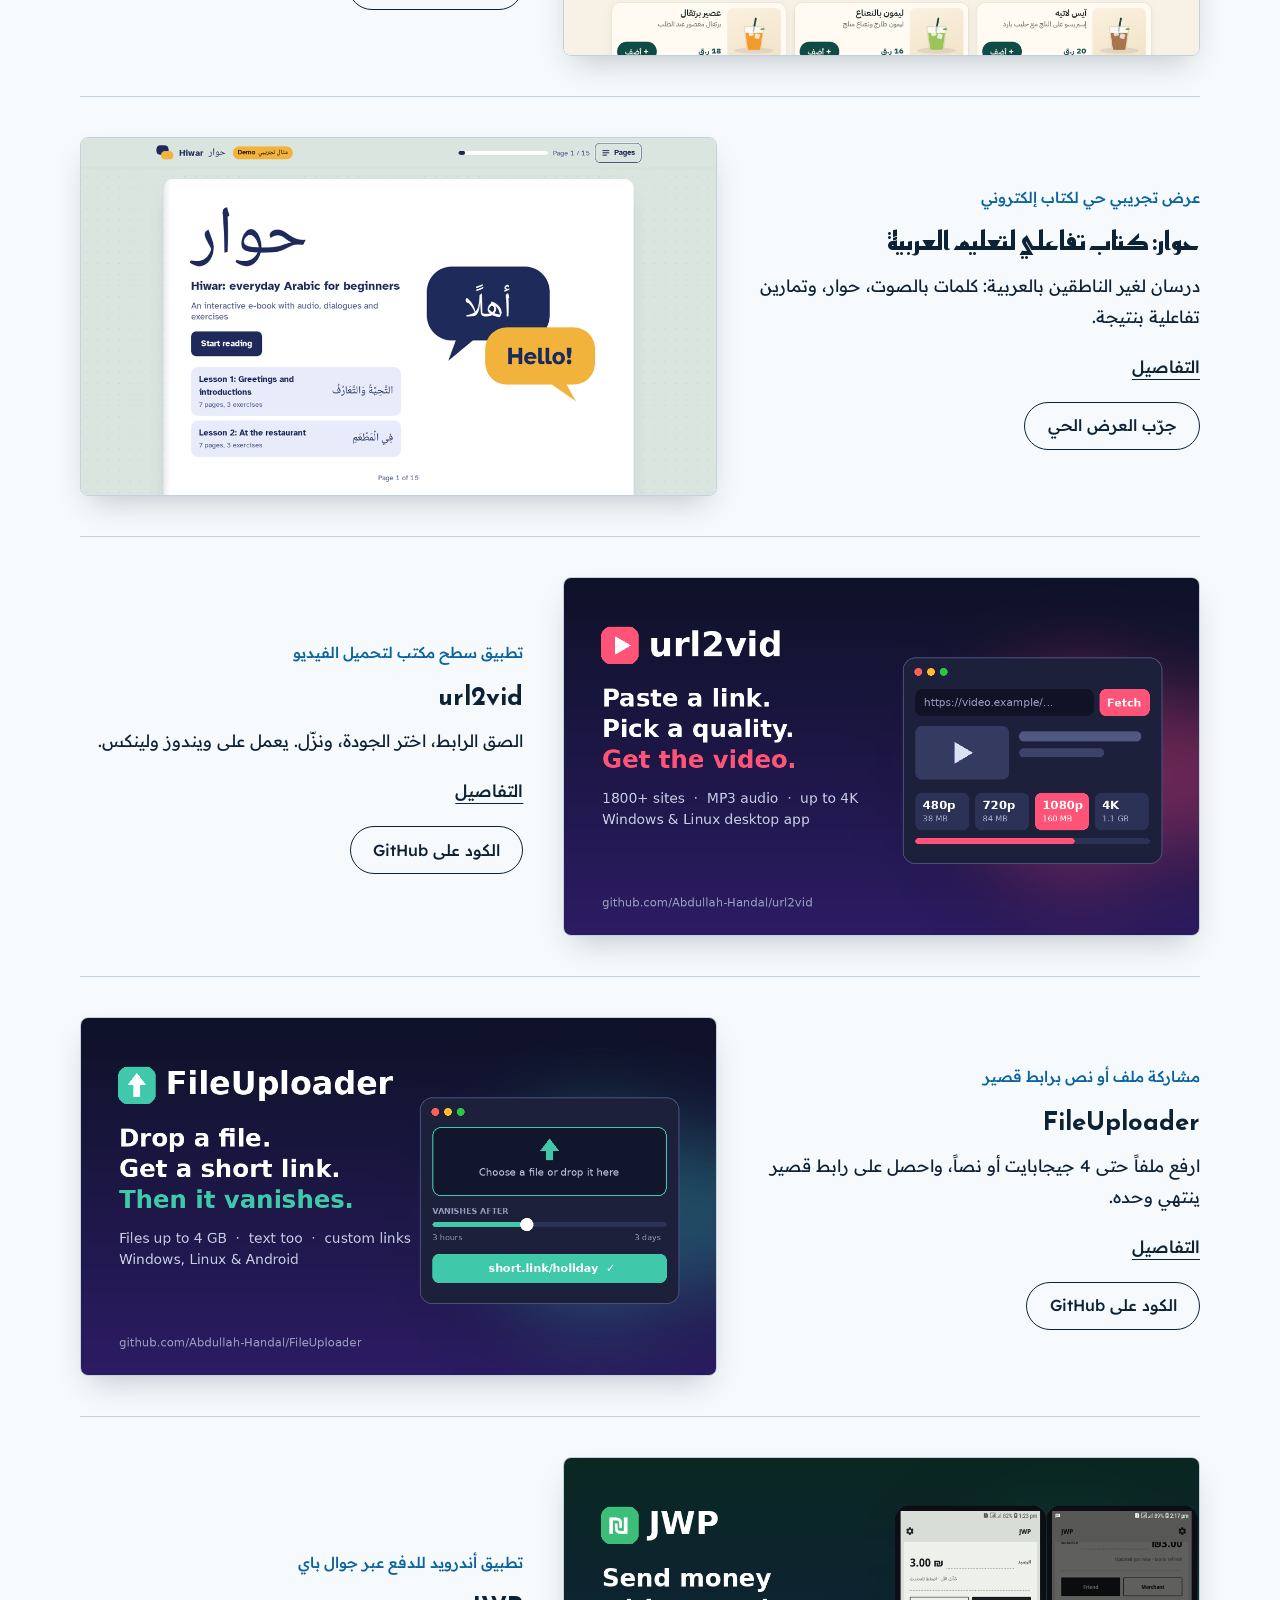
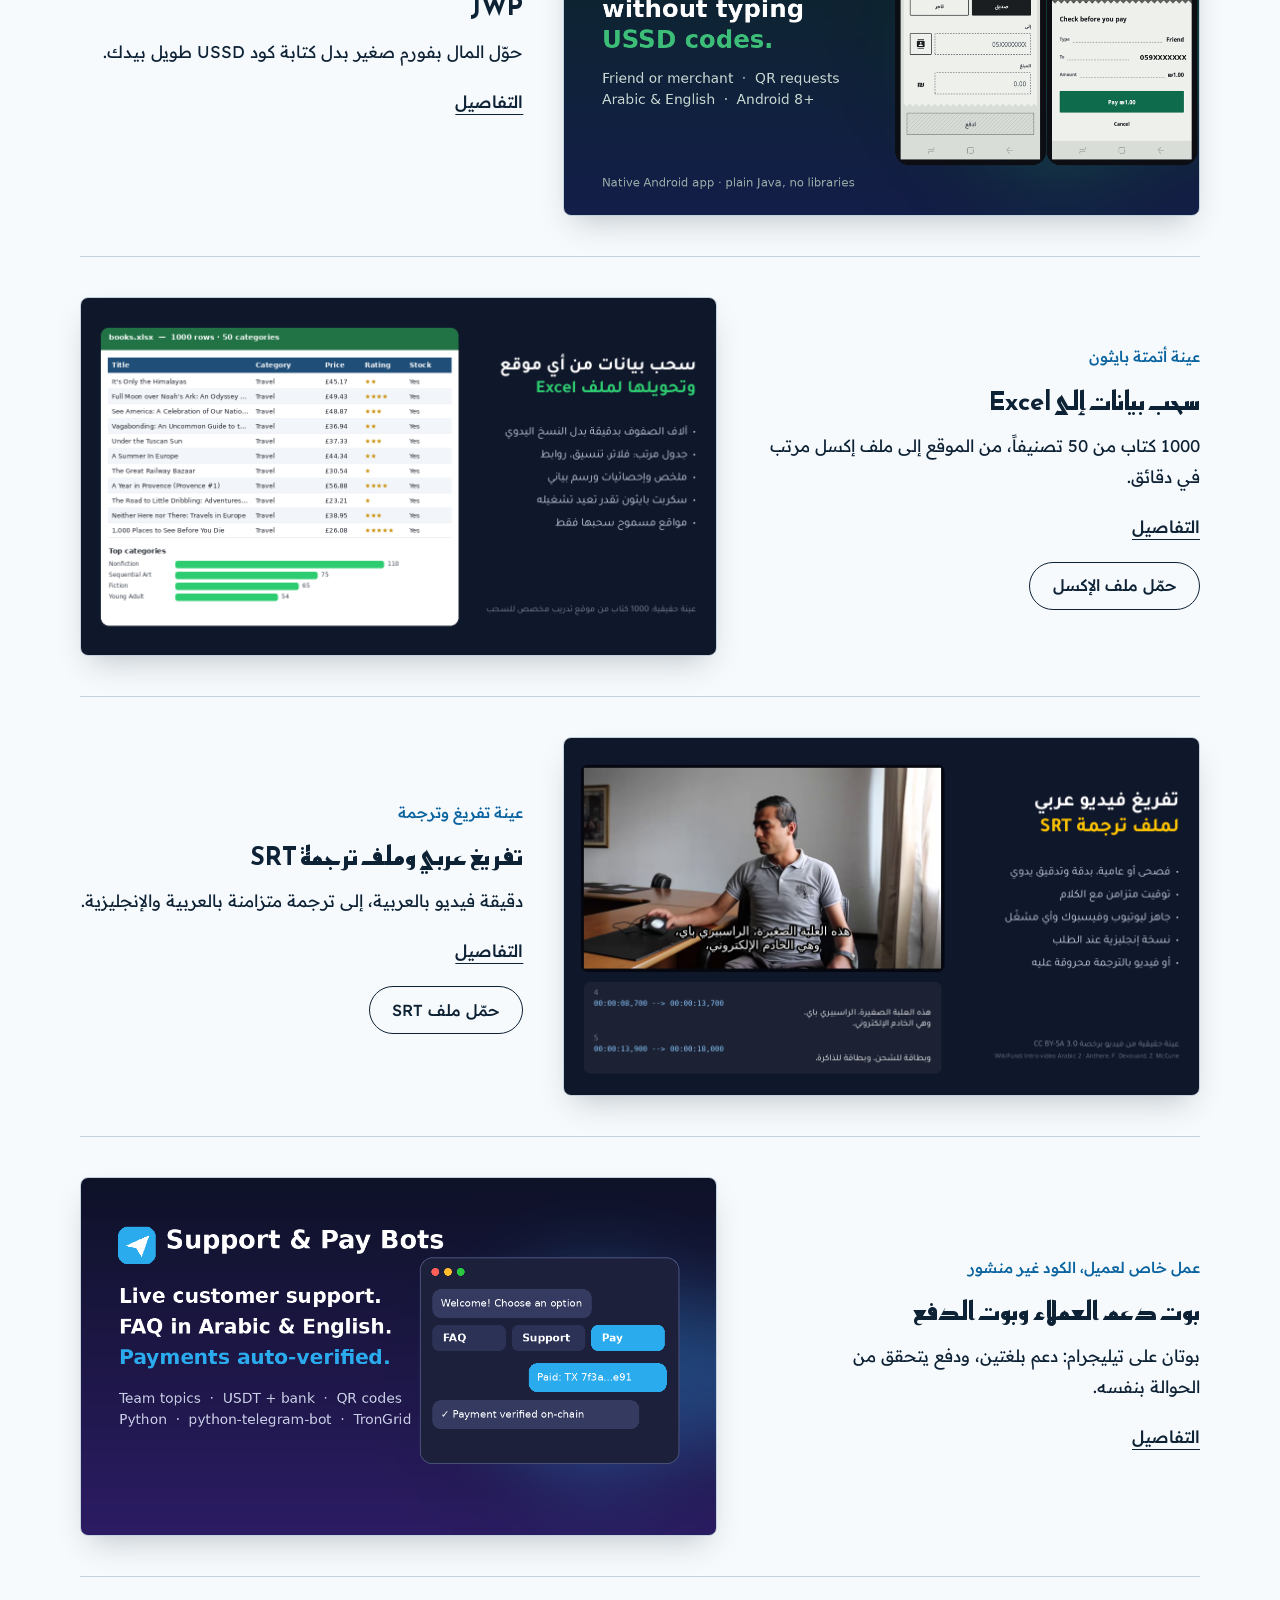
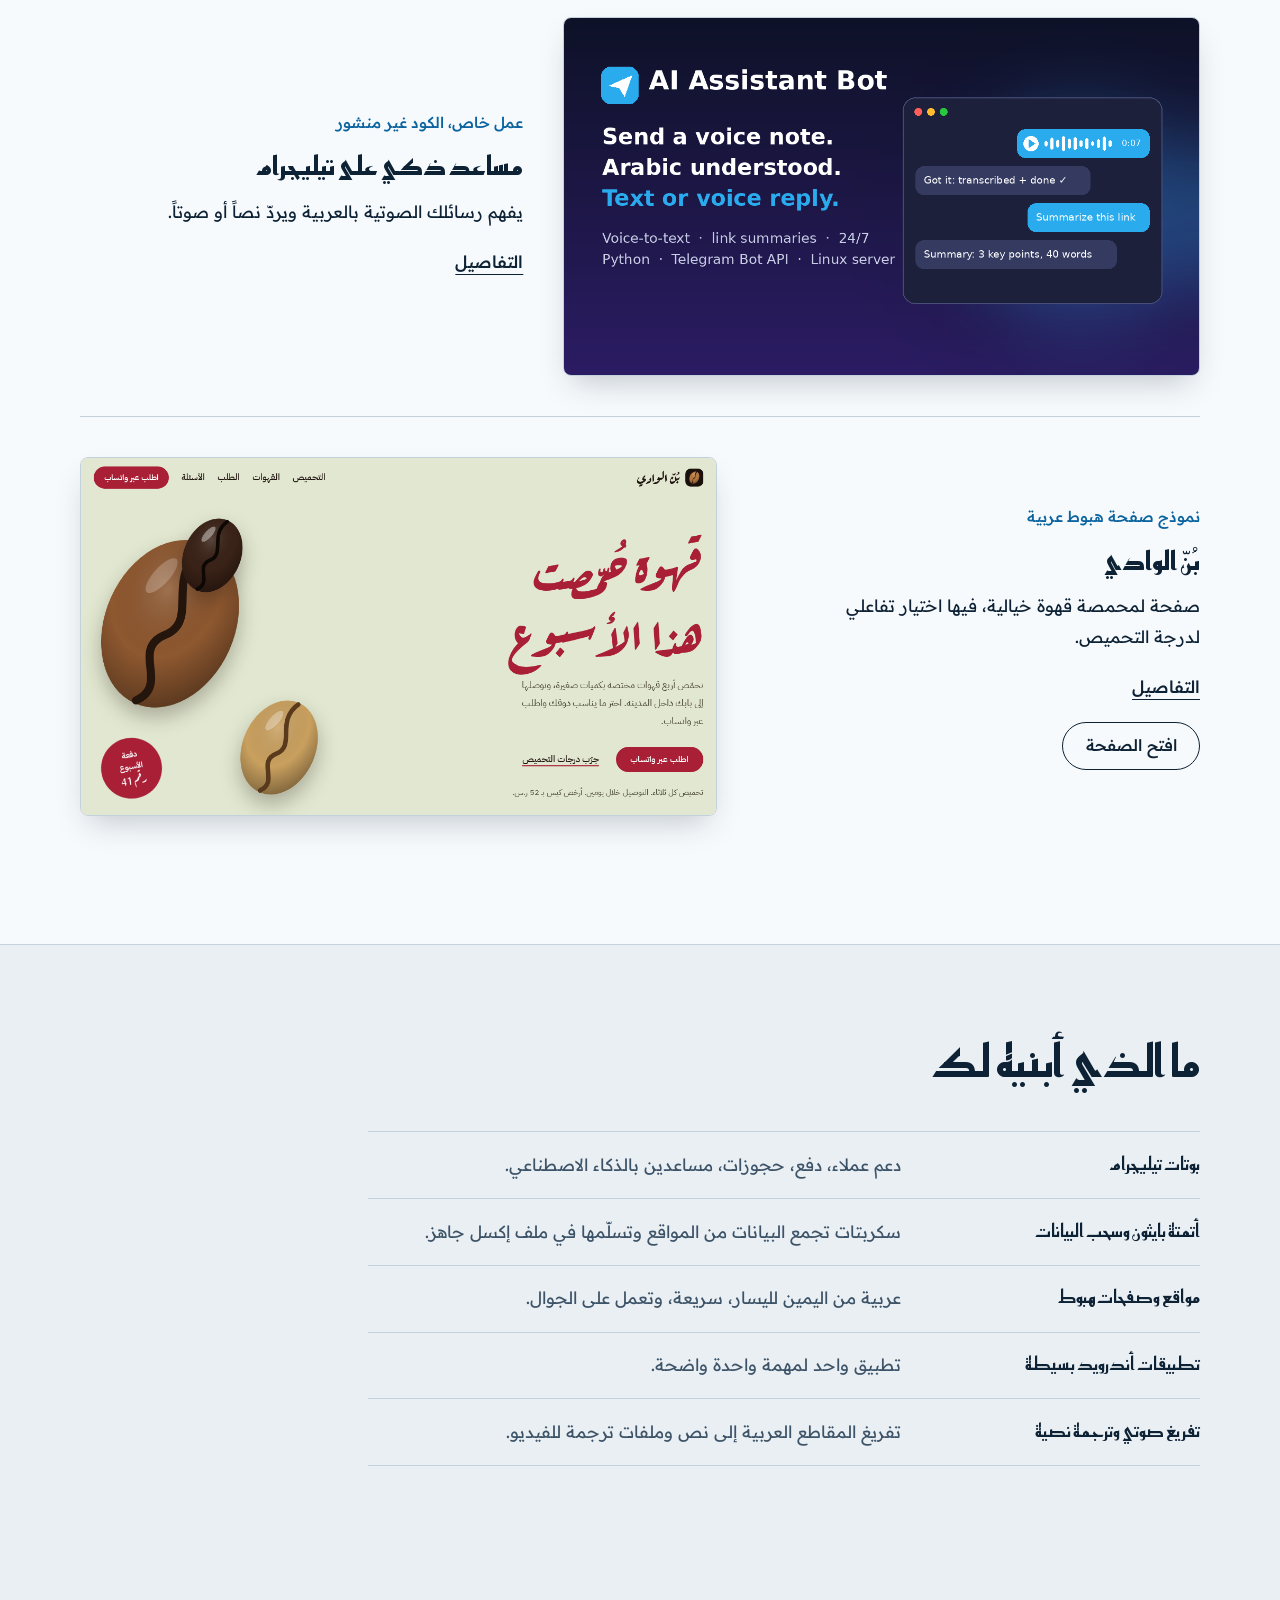
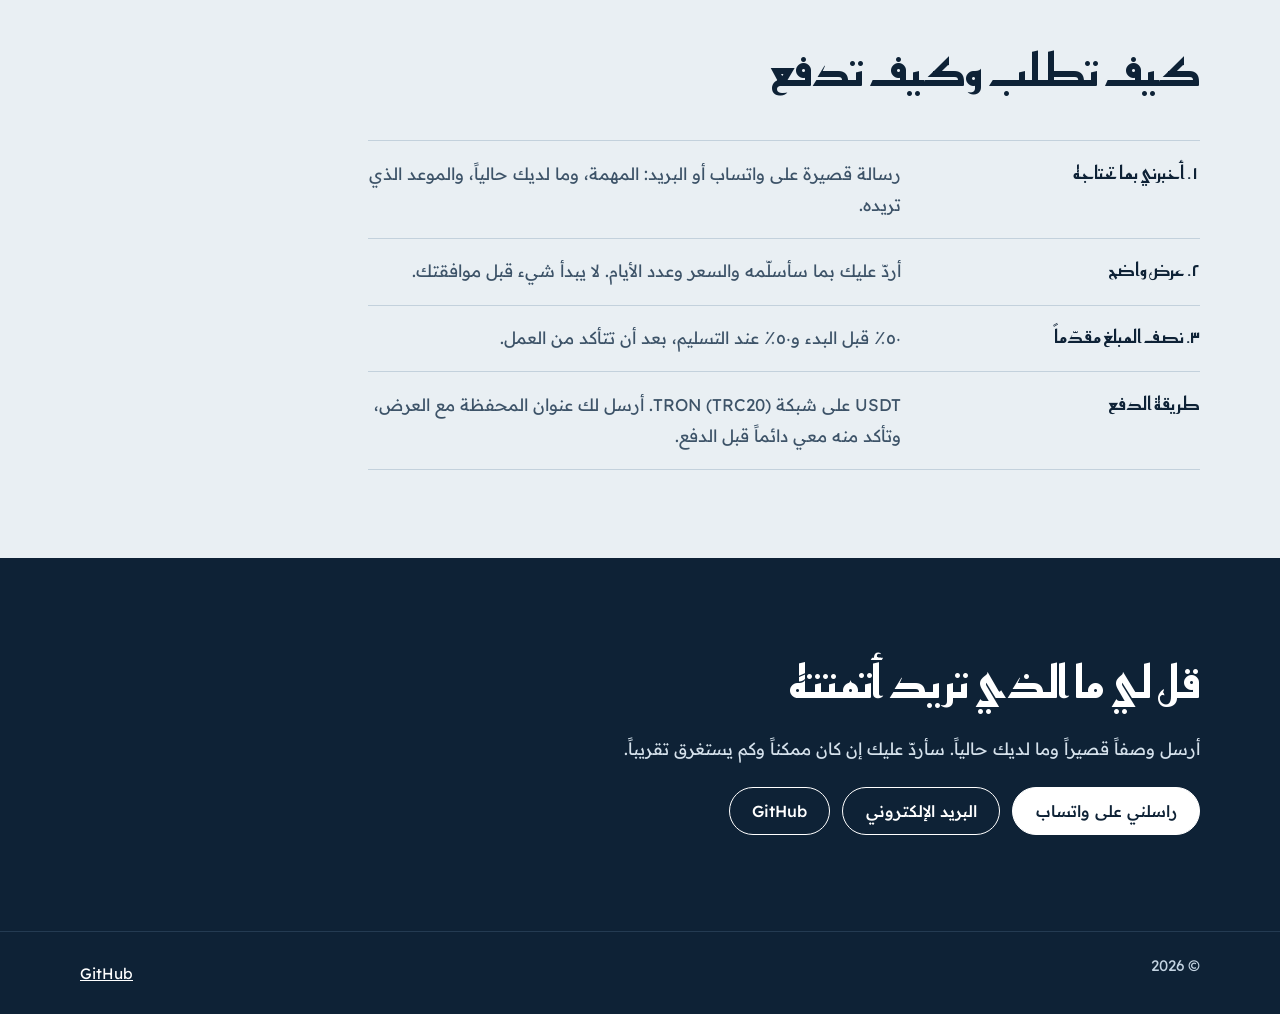
==== commit 40acb0ec: "Add saa to portfolio Co-Authored-By: Claude Opus 5.5 <noreply@anthropic.com>" ====
--- a/index.html
+++ b/index.html
@@ -78,6 +78,6 @@
   <span id="year"></span>
   <a href="https://github.com/Abdullah-Handal" rel="noopener">GitHub</a>
 </footer>
-<script src="app.js?v=7"></script>
+<script src="app.js?v=8"></script>
 </body>
 </html>
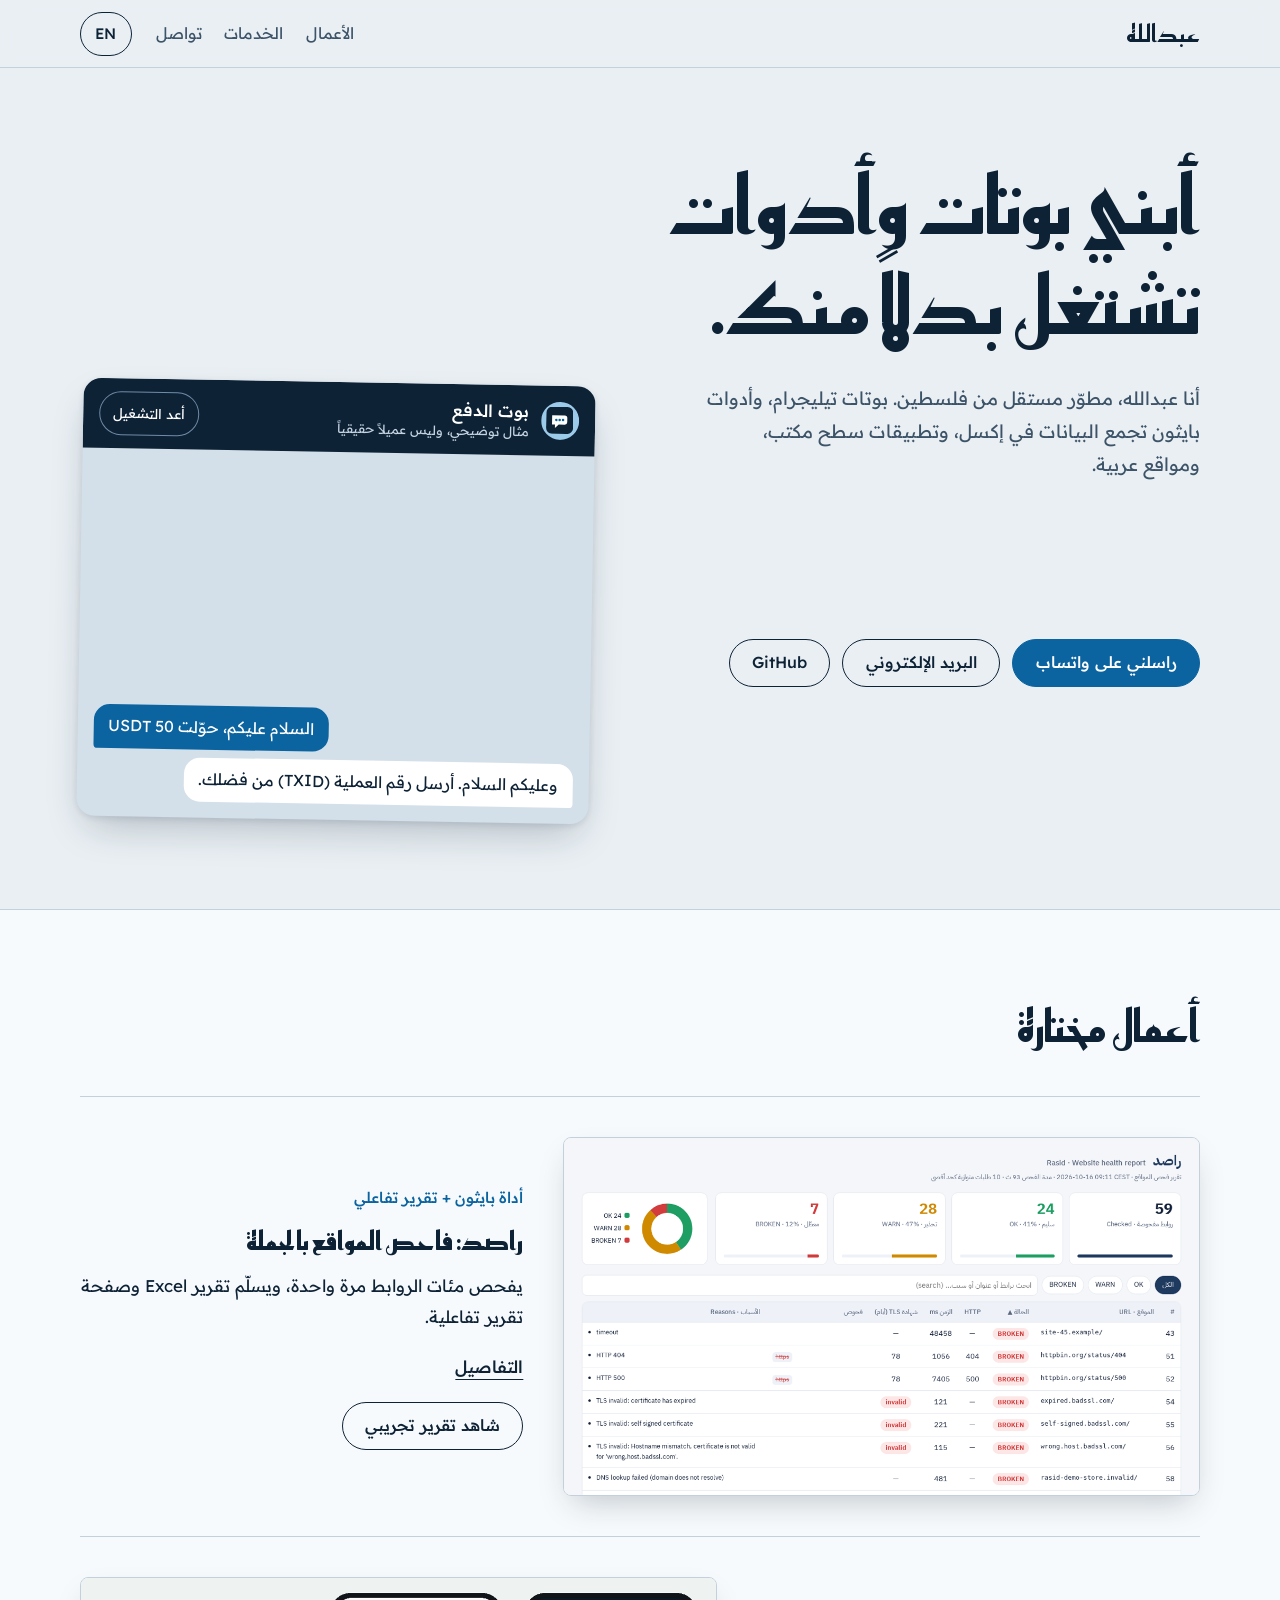
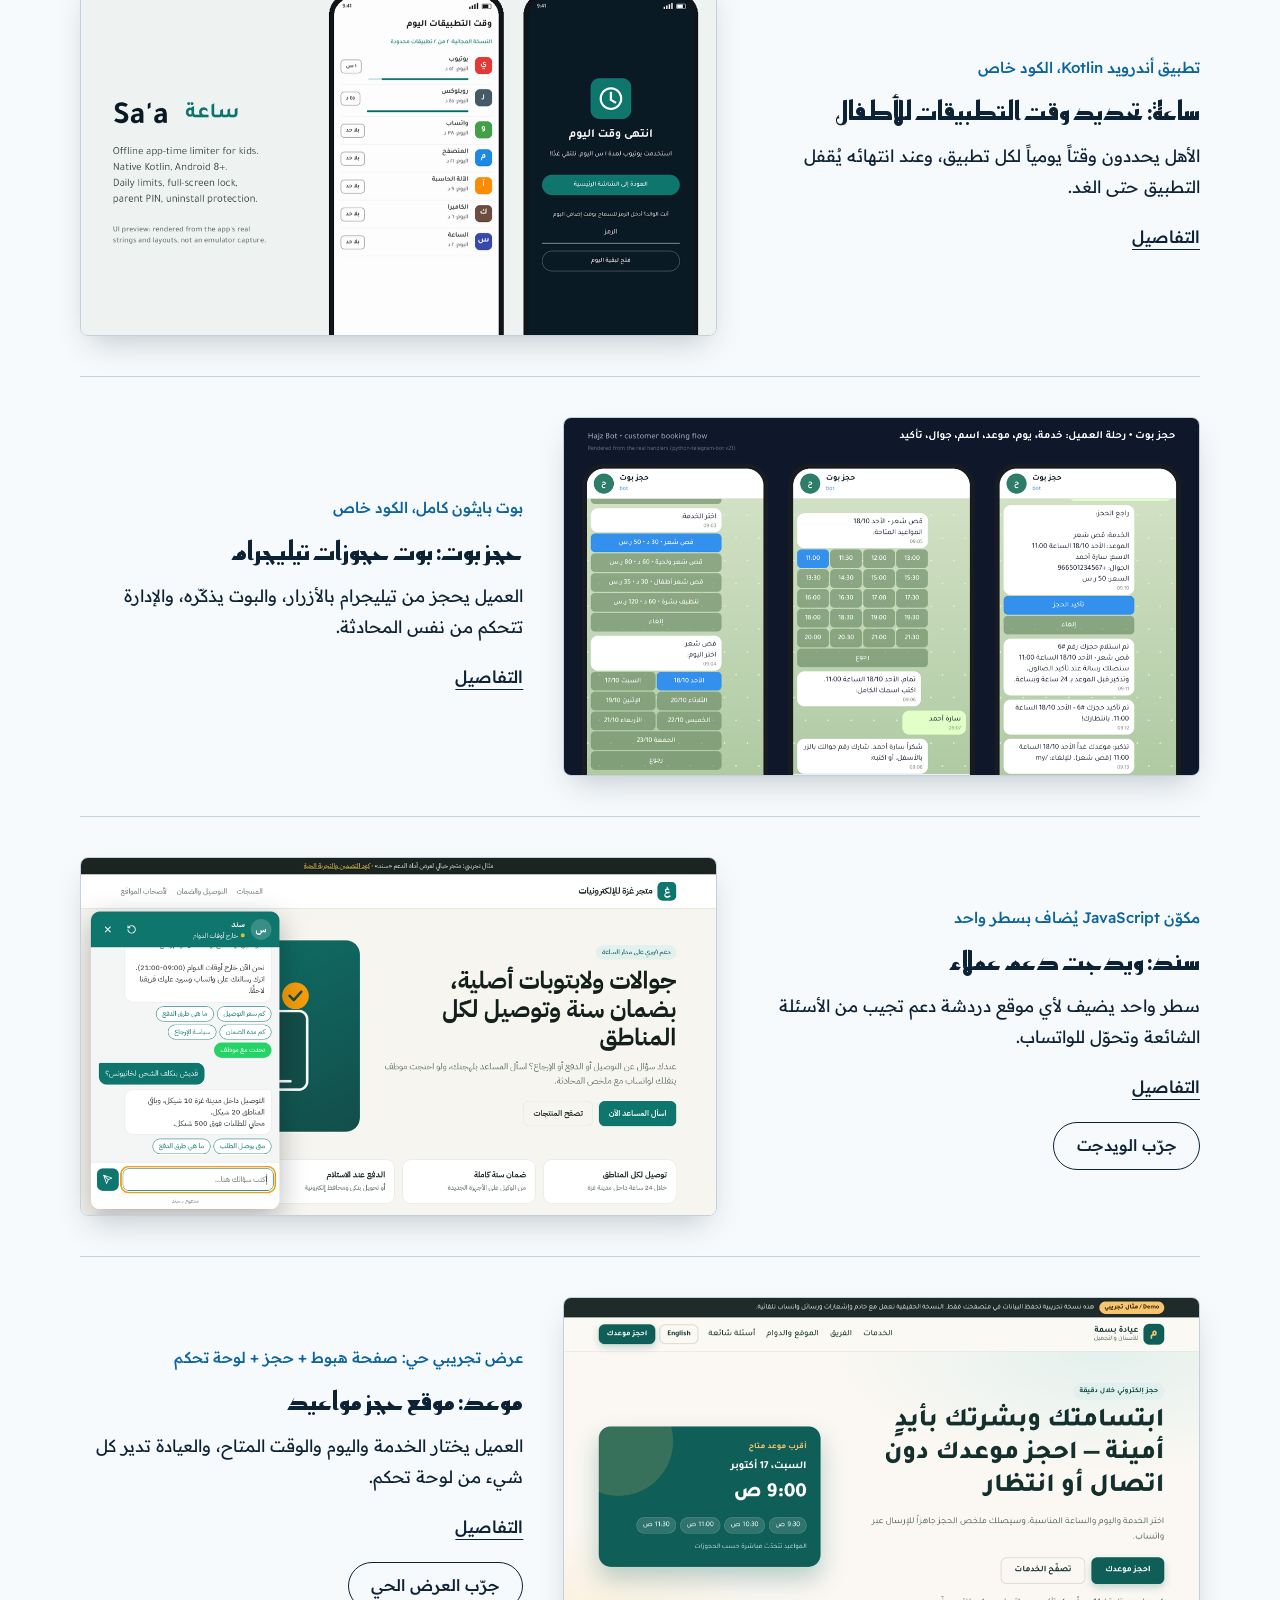
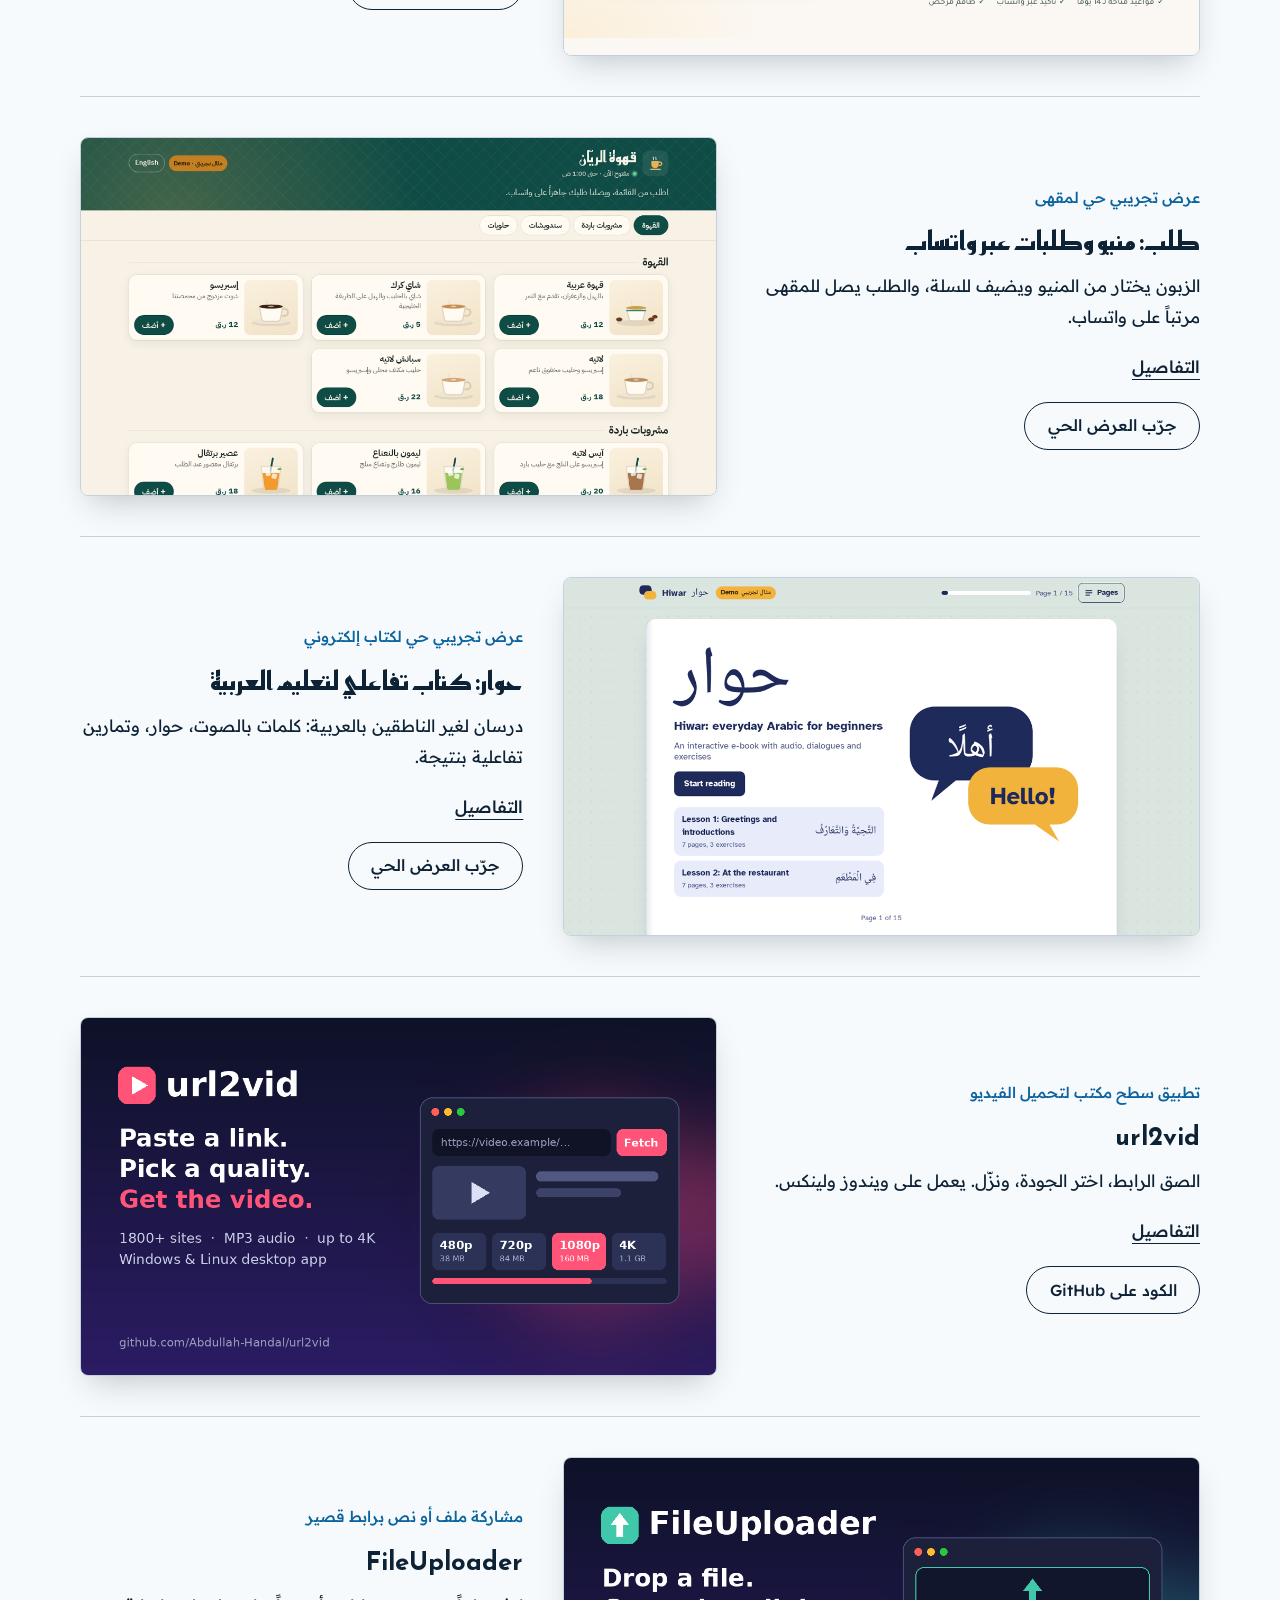
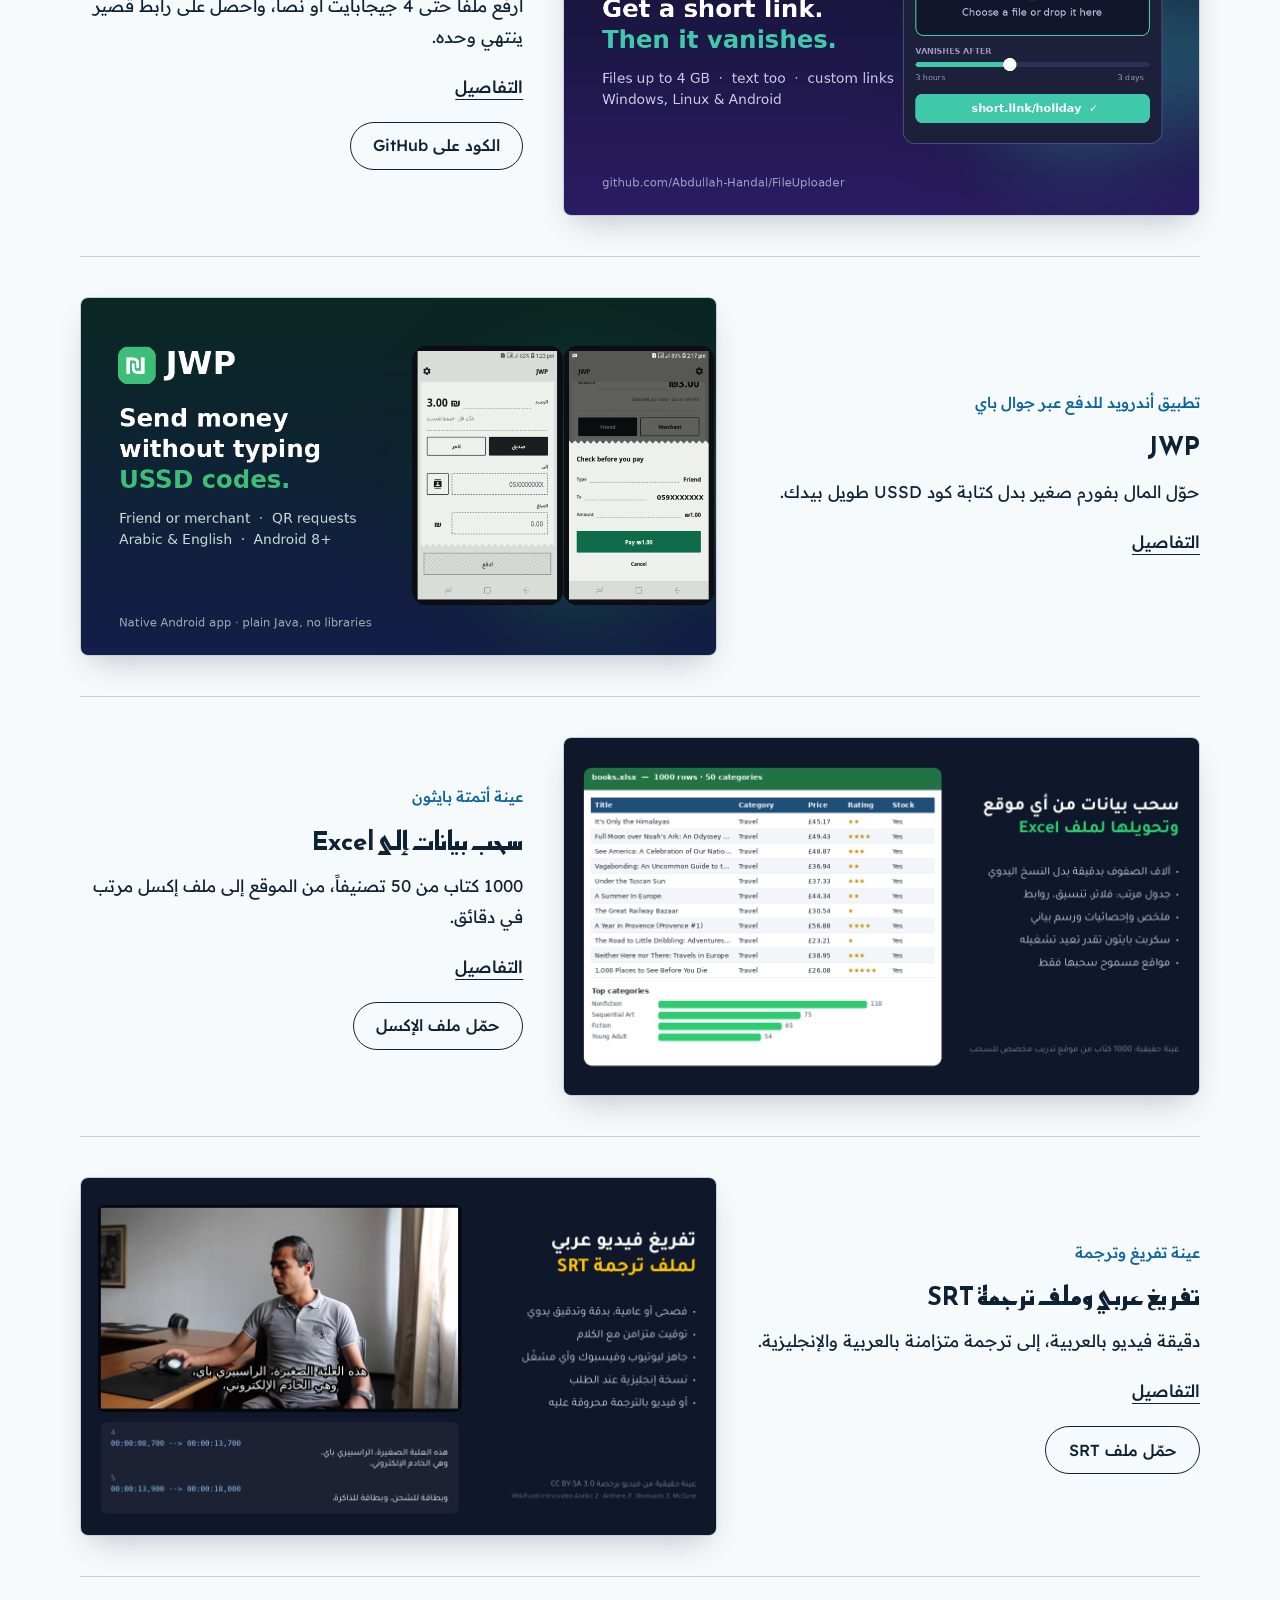
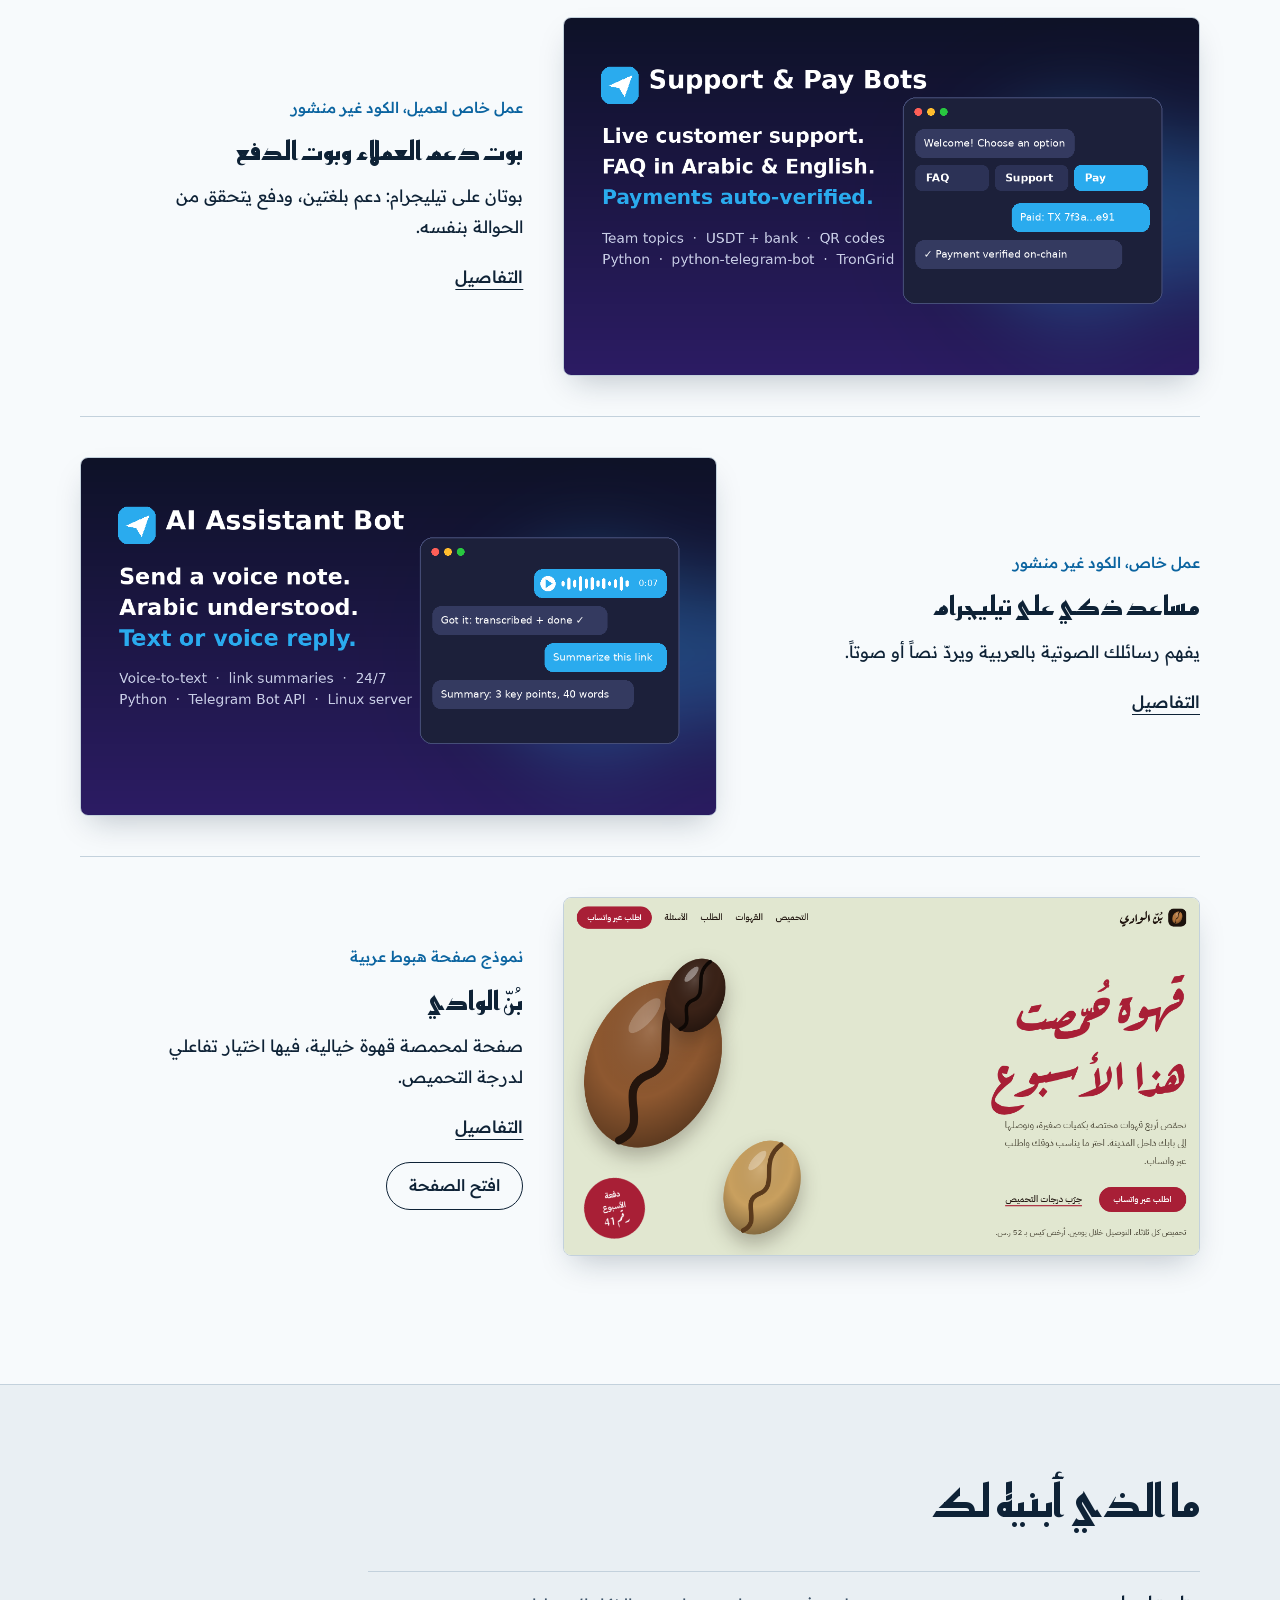
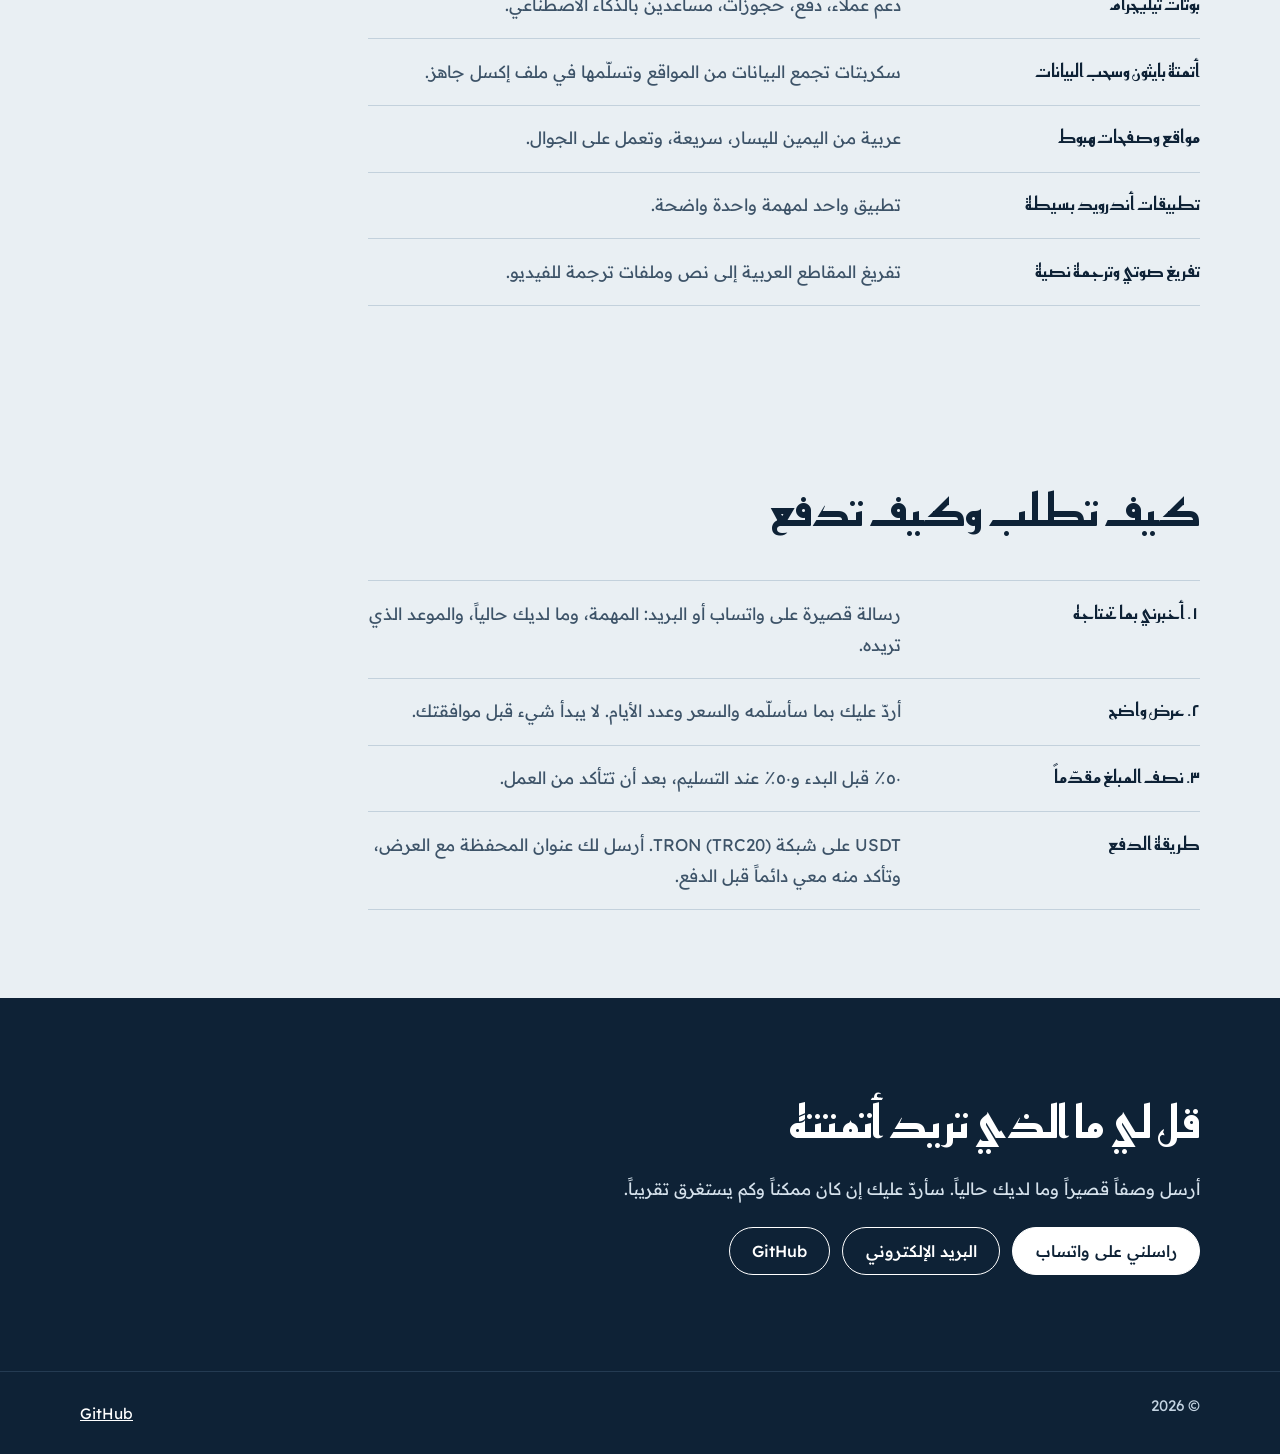
==== commit 0218eed2: "Add rasid to portfolio Co-Authored-By: Claude Opus 5.5 <noreply@anthropic.com>" ====
--- a/index.html
+++ b/index.html
@@ -78,6 +78,6 @@
   <span id="year"></span>
   <a href="https://github.com/Abdullah-Handal" rel="noopener">GitHub</a>
 </footer>
-<script src="app.js?v=8"></script>
+<script src="app.js?v=9"></script>
 </body>
 </html>
